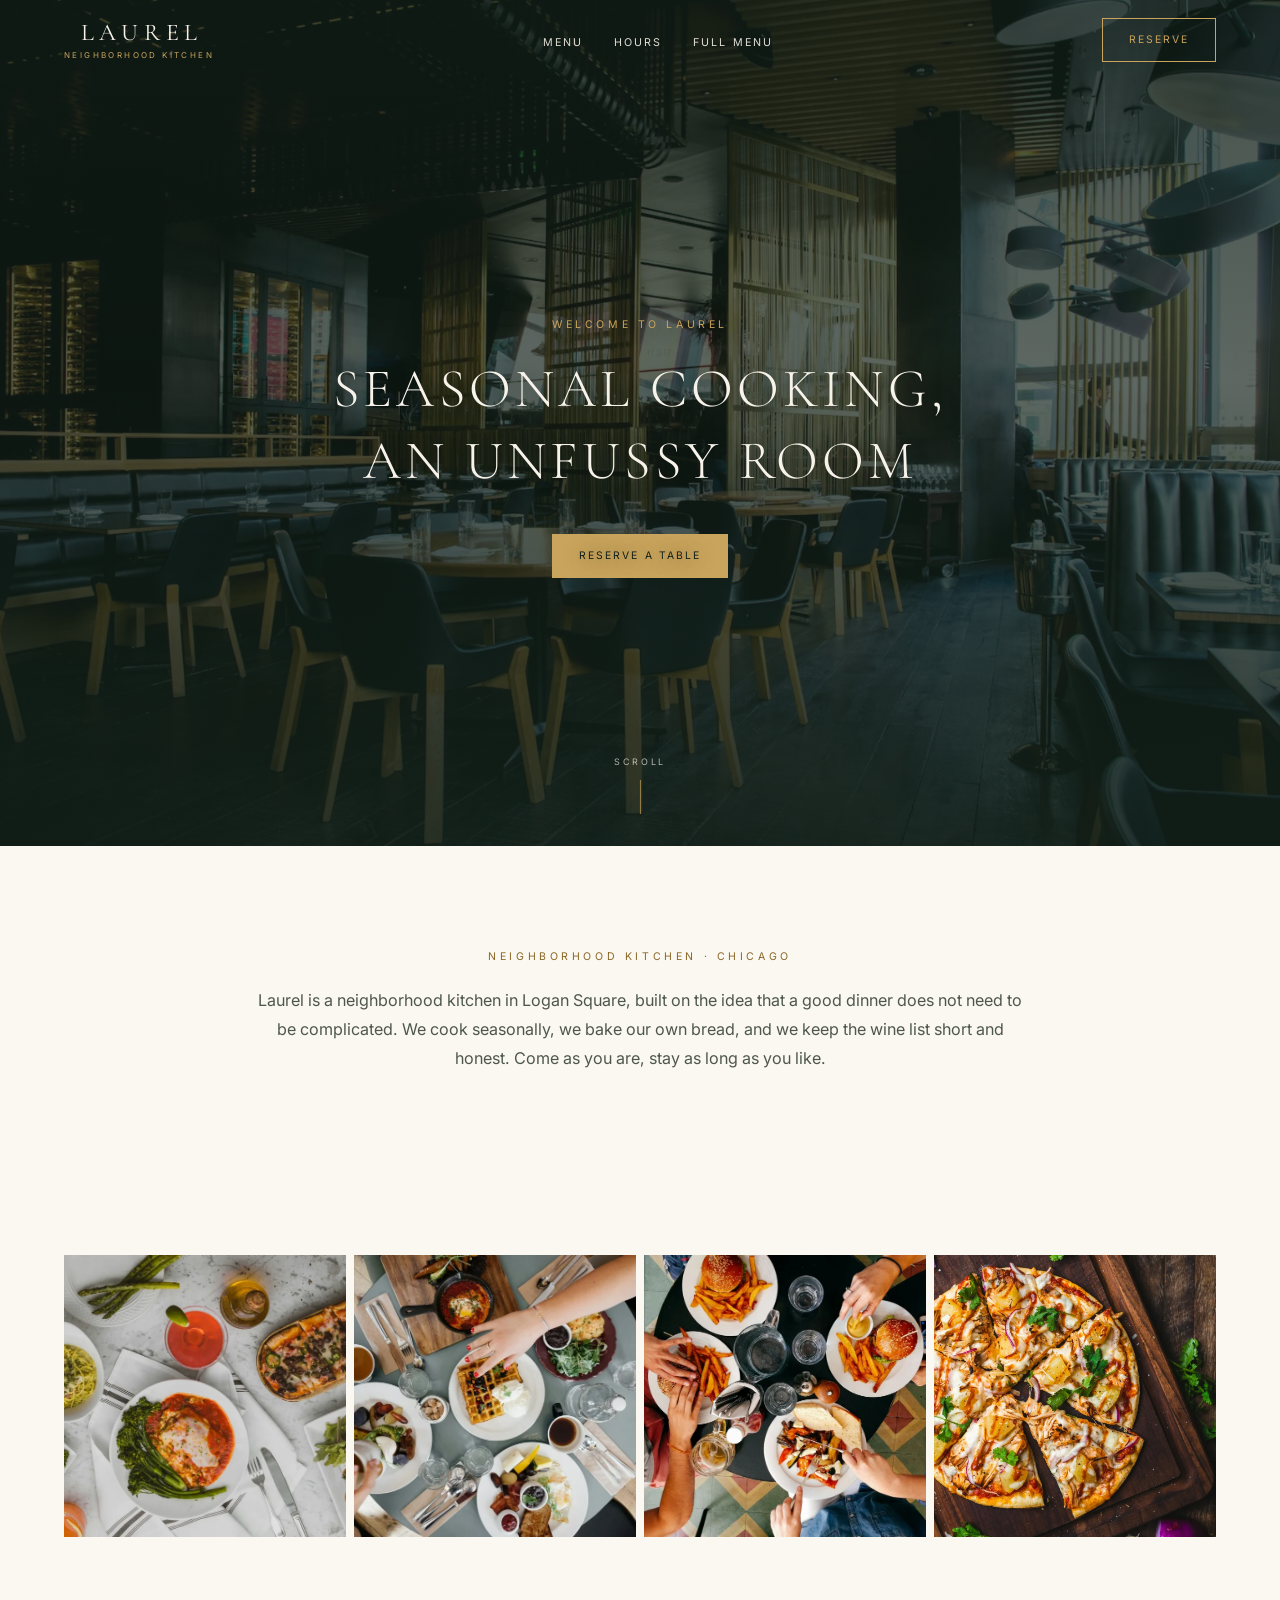
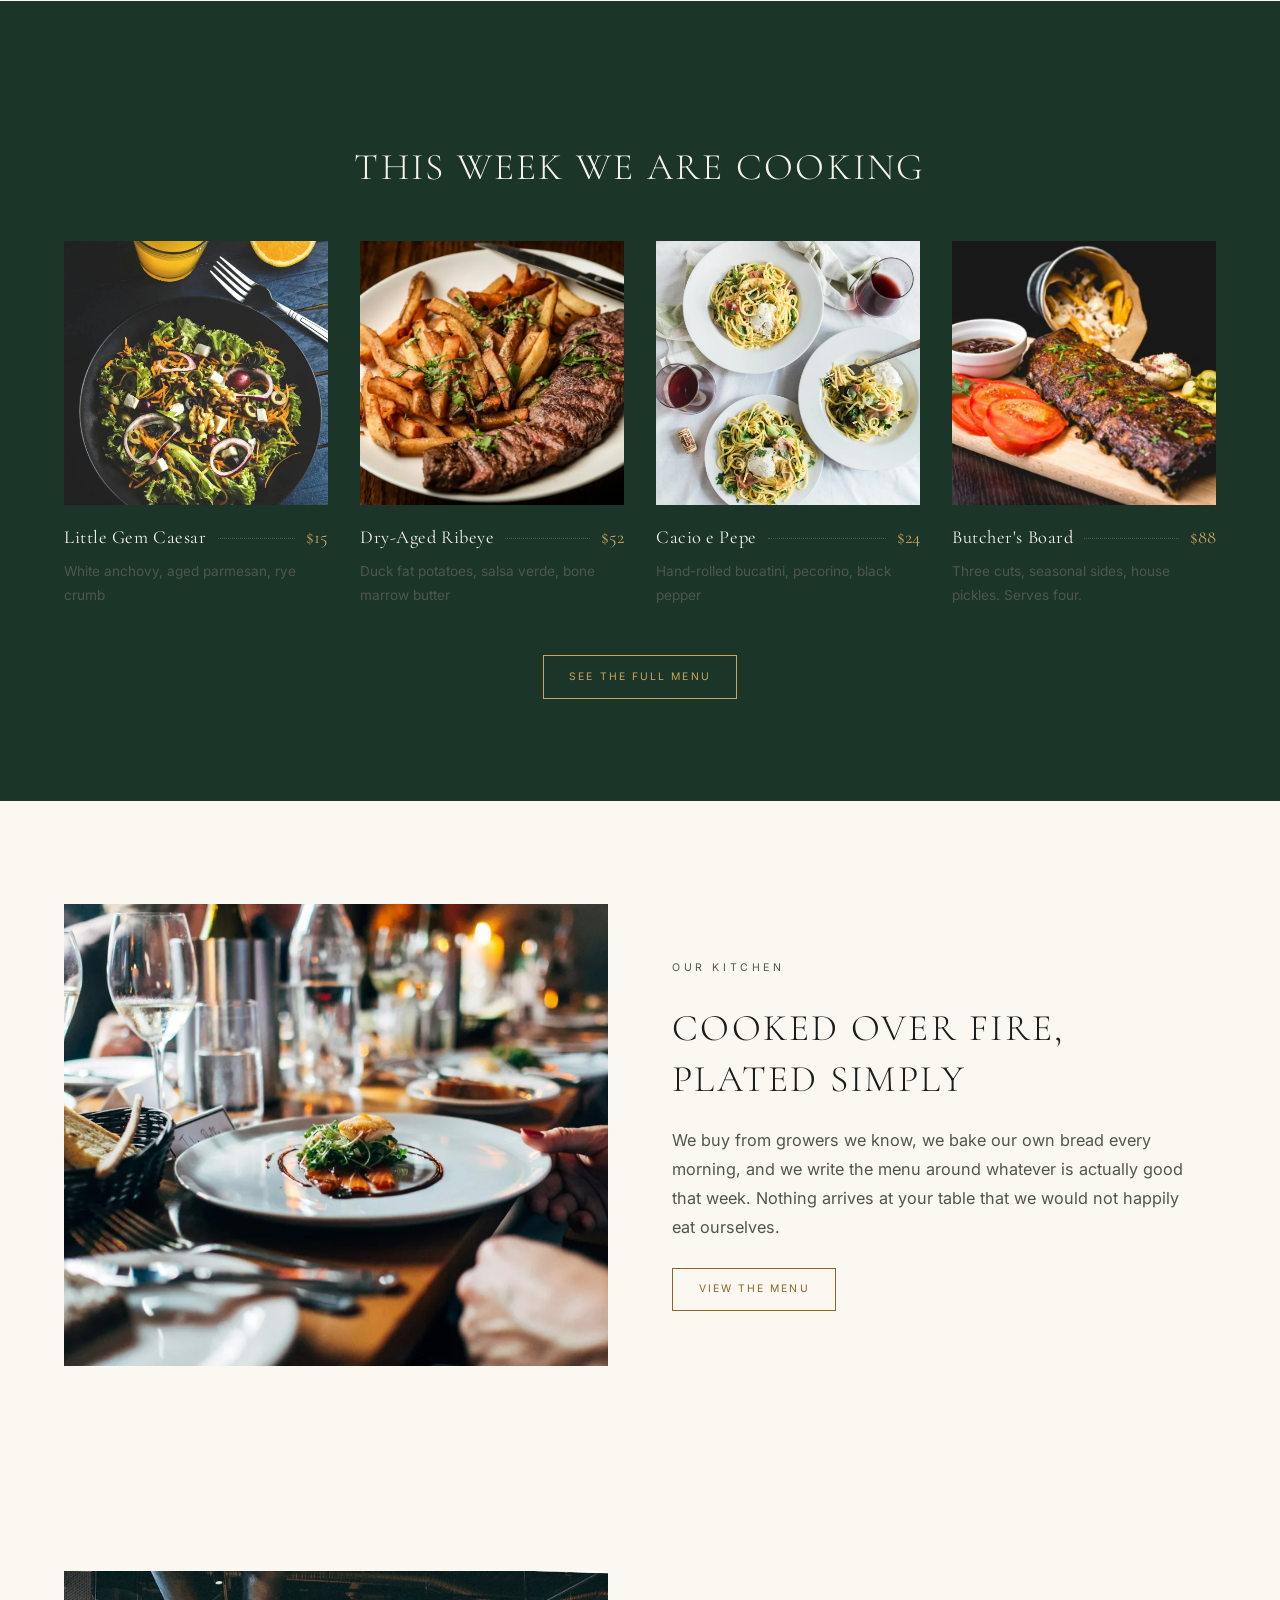
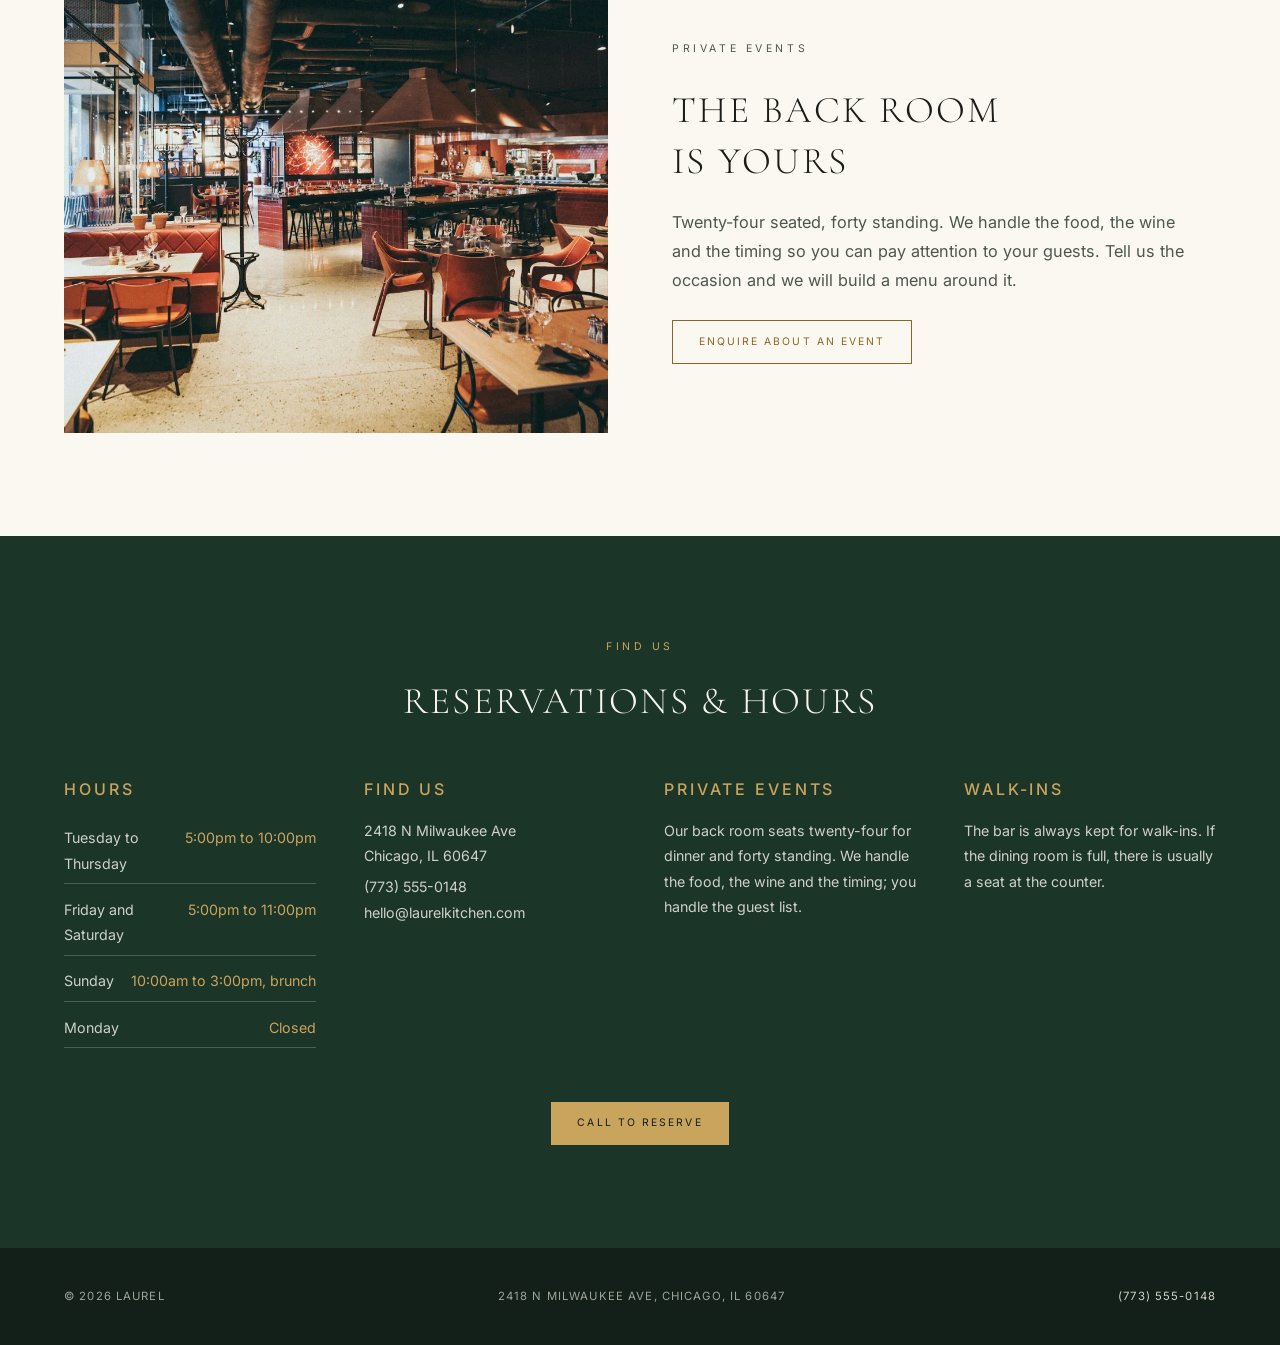
==== index.html @ 7ed9a6ec "Laurel: restaurant site with an owner-editable menu The menu lives in data/menu.json. The owner edit" ====
<!DOCTYPE html>
<html lang="en">
<head>
<meta charset="utf-8">
<meta name="viewport" content="width=device-width,initial-scale=1">
<title>Laurel | Neighborhood Kitchen, Chicago</title>
<meta name="description" content="Laurel is a neighborhood kitchen in Logan Square, built on the idea that a good dinner does not need to be complicated. We cook seasonally, we bake our own bread, and we keep the wine list short and honest.">
<meta property="og:title" content="Laurel — Neighborhood Kitchen">
<meta property="og:description" content="Laurel is a neighborhood kitchen in Logan Square, built on the idea that a good dinner does not need to be complicated. We cook seasonally, we bake our own bread, and we keep the wine list short and honest.">
<meta property="og:type" content="restaurant">
<link rel="preconnect" href="https://fonts.googleapis.com">
<link rel="preconnect" href="https://fonts.gstatic.com" crossorigin>
<link href="https://fonts.googleapis.com/css2?family=Cormorant+Garamond:wght@300;400;500&family=Inter:wght@300;400;500&display=swap" rel="stylesheet">
<link rel="stylesheet" href="assets/css/styles.css">
<script type="application/ld+json">{"@context":"https://schema.org","@type":"Restaurant","name":"Laurel","description":"Laurel is a neighborhood kitchen in Logan Square, built on the idea that a good dinner does not need to be complicated. We cook seasonally, we bake our own bread, and we keep the wine list short and honest. Come as you are, stay as long as you like.","telephone":"(773) 555-0148","email":"hello@laurelkitchen.com","address":{"@type":"PostalAddress","streetAddress":"2418 N Milwaukee Ave","addressLocality":"Chicago"},"servesCuisine":"Seasonal American","priceRange":"$$$","hasMenu":"menu.html"}</script>
</head>
<body>
<a class="skip" href="#main">Skip to content</a>
<nav class="nav" id="nav" aria-label="Primary"><div class="shell">
  <a class="logo" href="index.html"><span class="m">Laurel</span><span class="s">Neighborhood Kitchen</span></a>
  <ul>
    <li><a href="index.html#menu">Menu</a></li>
    <li><a href="index.html#reserve">Hours</a></li>
    <li><a href="menu.html">Full menu</a></li>
  </ul>
  <a class="btn" href="tel:7735550148">Reserve</a>
</div></nav>

<header class="hero">
  <img src="assets/img/hero.webp" alt="The dining room at Laurel" width="1900" height="1267" fetchpriority="high">
  <div class="inner">
    <p class="eyebrow">Welcome to Laurel</p>
    <h1>Seasonal cooking,<br>an unfussy room</h1>
    <a class="btn fill" href="#reserve">Reserve a table</a>
  </div>
  <span class="scroll-cue">Scroll</span>
</header>

<main id="main">

<section class="section center">
  <div class="narrow">
    <p class="eyebrow rv">Neighborhood Kitchen &middot; Chicago</p>
    <p class="lede rv">Laurel is a neighborhood kitchen in Logan Square, built on the idea that a good dinner does not need to be complicated. We cook seasonally, we bake our own bread, and we keep the wine list short and honest. Come as you are, stay as long as you like.</p>
  </div>
</section>

<section class="section tight">
  <div class="shell">
    <div class="gallery"><a class="rv" style="--i:0" href="menu.html" aria-label="See the menu"><img src="assets/img/gallery-1.webp" alt="" loading="lazy" width="900" height="900"></a><a class="rv" style="--i:1" href="menu.html" aria-label="See the menu"><img src="assets/img/gallery-2.webp" alt="" loading="lazy" width="900" height="900"></a><a class="rv" style="--i:2" href="menu.html" aria-label="See the menu"><img src="assets/img/gallery-3.webp" alt="" loading="lazy" width="900" height="900"></a><a class="rv" style="--i:3" href="menu.html" aria-label="See the menu"><img src="assets/img/dish-pizza.webp" alt="" loading="lazy" width="900" height="900"></a></div>
  </div>
</section>

<section class="section forest" id="menu">
  <div class="shell">
    <div class="center" style="margin-bottom:3rem">
      <p class="eyebrow rv">From the kitchen</p>
      <h2 class="rv">This week we are cooking</h2>
    </div>
    <div class="dishes">
      <article class="dish rv" style="--i:0">
        <div class="im"><img src="assets/img/dish-salad.webp" alt="Little Gem Caesar" loading="lazy" width="1000" height="1000"></div>
        <div class="row"><h3>Little Gem Caesar</h3><span class="dot"></span><span class="pr">$15</span></div>
        <p>White anchovy, aged parmesan, rye crumb</p>
      </article>
      <article class="dish rv" style="--i:1">
        <div class="im"><img src="assets/img/dish-steak.webp" alt="Dry-Aged Ribeye" loading="lazy" width="1000" height="1000"></div>
        <div class="row"><h3>Dry-Aged Ribeye</h3><span class="dot"></span><span class="pr">$52</span></div>
        <p>Duck fat potatoes, salsa verde, bone marrow butter</p>
      </article>
      <article class="dish rv" style="--i:2">
        <div class="im"><img src="assets/img/dish-pasta.webp" alt="Cacio e Pepe" loading="lazy" width="1000" height="1000"></div>
        <div class="row"><h3>Cacio e Pepe</h3><span class="dot"></span><span class="pr">$24</span></div>
        <p>Hand-rolled bucatini, pecorino, black pepper</p>
      </article>
      <article class="dish rv" style="--i:3">
        <div class="im"><img src="assets/img/dish-board.webp" alt="Butcher's Board" loading="lazy" width="1000" height="1000"></div>
        <div class="row"><h3>Butcher's Board</h3><span class="dot"></span><span class="pr">$88</span></div>
        <p>Three cuts, seasonal sides, house pickles. Serves four.</p>
      </article></div>
    <div class="center" style="margin-top:3rem">
      <a class="btn rv" href="menu.html">See the full menu</a>
    </div>
  </div>
</section>

<section class="section">
  <div class="shell split">
    <div class="im rv"><img src="assets/img/about-plate.webp" alt="A plated course at Laurel" loading="lazy" width="1200" height="800"></div>
    <div class="txt rv">
      <p class="eyebrow">Our kitchen</p>
      <h2>Cooked over fire,<br>plated simply</h2>
      <p>We buy from growers we know, we bake our own bread every morning, and we write the menu around whatever is actually good that week. Nothing arrives at your table that we would not happily eat ourselves.</p>
      <a class="btn onlight" href="menu.html">View the menu</a>
    </div>
  </div>
</section>

<section class="section">
  <div class="shell split flip">
    <div class="im rv"><img src="assets/img/events-room.webp" alt="The private back room at Laurel" loading="lazy" width="1200" height="800"></div>
    <div class="txt rv">
      <p class="eyebrow">Private events</p>
      <h2>The back room<br>is yours</h2>
      <p>Twenty-four seated, forty standing. We handle the food, the wine and the timing so you can pay attention to your guests. Tell us the occasion and we will build a menu around it.</p>
      <a class="btn onlight" href="#reserve">Enquire about an event</a>
    </div>
  </div>
</section>

<section class="section forest" id="reserve">
  <div class="shell">
    <div class="center" style="margin-bottom:3rem">
      <p class="eyebrow rv">Find us</p>
      <h2 class="rv">Reservations &amp; hours</h2>
    </div>
    <div class="info">
      <div class="rv">
        <h3>Hours</h3>
        <ul><li class="hrs"><span>Tuesday to Thursday</span><span>5:00pm to 10:00pm</span></li><li class="hrs"><span>Friday and Saturday</span><span>5:00pm to 11:00pm</span></li><li class="hrs"><span>Sunday</span><span>10:00am to 3:00pm, brunch</span></li><li class="hrs"><span>Monday</span><span>Closed</span></li></ul>
      </div>
      <div class="rv">
        <h3>Find us</h3>
        <p>2418 N Milwaukee Ave<br>Chicago, IL 60647</p>
        <p><a href="tel:7735550148">(773) 555-0148</a><br><a href="mailto:hello@laurelkitchen.com">hello@laurelkitchen.com</a></p>
      </div>
      <div class="rv"><h3>Private events</h3><p>Our back room seats twenty-four for dinner and forty standing. We handle the food, the wine and the timing; you handle the guest list.</p></div><div class="rv"><h3>Walk-ins</h3><p>The bar is always kept for walk-ins. If the dining room is full, there is usually a seat at the counter.</p></div>
    </div>
    <div class="center" style="margin-top:3rem">
      <a class="btn fill" href="tel:7735550148">Call to reserve</a>
    </div>
  </div>
</section>

</main>
<footer><div class="shell">
  <span>&copy; 2026 Laurel</span>
  <span>2418 N Milwaukee Ave, Chicago, IL 60647</span>
  <span><a href="tel:7735550148">(773) 555-0148</a></span>
</div></footer>
<script>
var nav=document.getElementById('nav');
addEventListener('scroll',function(){nav.classList.toggle('solid',scrollY>40)},{passive:true});
nav.classList.toggle('solid',scrollY>40);
if('IntersectionObserver' in window && !matchMedia('(prefers-reduced-motion: reduce)').matches){
  var io=new IntersectionObserver(function(es){es.forEach(function(e){
    if(e.isIntersecting){e.target.classList.add('in');io.unobserve(e.target)}})},
    {rootMargin:'0px 0px -8% 0px',threshold:.05});
  document.querySelectorAll('.rv').forEach(function(el){io.observe(el)});
}else{document.querySelectorAll('.rv').forEach(function(el){el.classList.add('in')})}
</script>
</body>
</html>
---- assets/css/styles.css ----
/* ============================================================
   Laurel — neighborhood kitchen
   ============================================================ */
:root{
  --forest:#1C3529;--forest-2:#274536;--forest-deep:#122019;
  --cream:#F7F3EA;--cream-2:#FFFDF8;--paper:#FBF8F1;
  --ink:#191C19;--soft:#4E574E;--faint:#6B7369;
  --brass:#8A6626;--brass-lt:#C9A45C;
  --line:rgba(25,28,25,.16);--line-lt:rgba(247,243,234,.22);
  --f-d:'Cormorant Garamond',Georgia,serif;
  --f-b:'Inter',-apple-system,BlinkMacSystemFont,'Segoe UI',sans-serif;
  --shell:min(1180px,90vw);--narrow:min(780px,90vw);--e:cubic-bezier(.22,.61,.36,1);
}
*,*::before,*::after{box-sizing:border-box}
html{scroll-behavior:smooth;-webkit-text-size-adjust:100%}
@media (prefers-reduced-motion:reduce){html{scroll-behavior:auto}
  *,*::before,*::after{animation:none!important;transition:none!important}}
body{margin:0;background:var(--paper);color:var(--ink);font-family:var(--f-b);
  font-size:clamp(.95rem,.92rem + .15vw,1.02rem);line-height:1.78;-webkit-font-smoothing:antialiased;overflow-x:hidden}
img{max-width:100%;display:block}
a{color:inherit;text-decoration:none}
:focus-visible{outline:2.5px solid var(--brass);outline-offset:3px;border-radius:2px}
.shell{width:var(--shell);margin-inline:auto}
.narrow{width:var(--narrow);margin-inline:auto}
.skip{position:absolute;left:-9999px}
.skip:focus{left:1rem;top:1rem;z-index:400;background:var(--forest);color:var(--cream);padding:.7rem 1.1rem}
.eyebrow{font-size:.66rem;letter-spacing:.34em;text-transform:uppercase;color:var(--brass);margin:0 0 1.2rem}

/* ---------- nav ---------- */
.nav{position:fixed;top:0;left:0;right:0;z-index:200;padding:1.15rem 0;
  transition:background .45s var(--e),padding .45s var(--e),box-shadow .45s}
.nav .shell{display:flex;align-items:center;justify-content:space-between;gap:1rem}
.nav.solid{background:var(--forest);box-shadow:0 1px 0 var(--line-lt);padding:.7rem 0}
.logo{display:flex;flex-direction:column;align-items:center;line-height:1;color:var(--cream)}
.logo .m{font-family:var(--f-d);font-size:1.5rem;letter-spacing:.24em;text-transform:uppercase;padding-left:.24em}
.logo .s{font-size:.5rem;letter-spacing:.3em;text-transform:uppercase;color:var(--brass-lt);margin-top:.34rem}
.nav ul{display:flex;gap:1.9rem;list-style:none;margin:0;padding:0;align-items:center}
.nav ul a{font-size:.67rem;letter-spacing:.2em;text-transform:uppercase;color:var(--cream);opacity:.9;position:relative;padding-bottom:3px}
.nav ul a::after{content:'';position:absolute;left:0;bottom:0;width:100%;height:1px;background:var(--brass-lt);
  transform:scaleX(0);transform-origin:right;transition:transform .45s var(--e)}
.nav ul a:hover{opacity:1}
.nav ul a:hover::after{transform:scaleX(1);transform-origin:left}
.btn{display:inline-block;padding:.72rem 1.6rem;font-family:var(--f-b);font-size:.65rem;letter-spacing:.2em;
  text-transform:uppercase;border:1px solid var(--brass-lt);color:var(--brass-lt);transition:all .35s var(--e)}
.btn:hover{background:var(--brass-lt);color:var(--forest-deep)}
.btn.fill{background:var(--brass-lt);color:var(--forest-deep)}
.btn.fill:hover{background:var(--cream);border-color:var(--cream)}
.btn.onlight{border-color:var(--brass);color:var(--brass)}
.btn.onlight:hover{background:var(--brass);color:var(--cream-2)}

/* ---------- hero ---------- */
.hero{position:relative;min-height:min(94vh,880px);display:grid;place-items:center;text-align:center;
  color:var(--cream);overflow:hidden;background:var(--forest-deep)}
.hero>img{position:absolute;inset:0;width:100%;height:100%;object-fit:cover;
  transform:scale(1.06);animation:drift 28s ease-in-out infinite alternate}
@keyframes drift{to{transform:scale(1.14)}}
.hero::after{content:'';position:absolute;inset:0;
  background:linear-gradient(180deg,rgba(18,32,25,.78),rgba(18,32,25,.68) 45%,rgba(18,32,25,.9))}
.hero .inner{position:relative;z-index:2;padding:8rem 1.5rem 5rem;max-width:900px;
  text-shadow:0 1px 18px rgba(10,18,14,.5)}
.hero .eyebrow{color:var(--brass-lt)}
.hero h1{font-family:var(--f-d);font-weight:300;letter-spacing:.075em;text-transform:uppercase;
  font-size:clamp(1.85rem,4.4vw,3.4rem);line-height:1.32;margin:0 0 2.3rem}
.scroll-cue{position:absolute;bottom:2rem;left:50%;transform:translateX(-50%);z-index:2;
  font-size:.56rem;letter-spacing:.3em;text-transform:uppercase;color:var(--cream);opacity:.7}
.scroll-cue::after{content:'';display:block;width:1px;height:34px;background:var(--brass-lt);margin:.6rem auto 0;
  transform-origin:top;animation:cue 2.4s ease-in-out infinite}
@keyframes cue{0%,100%{transform:scaleY(.3);opacity:.35}50%{transform:scaleY(1);opacity:1}}

/* ---------- sections ---------- */
.section{padding:clamp(3.6rem,8vw,6.5rem) 0}
.section.tight{padding:clamp(2.6rem,5vw,4.2rem) 0}
.forest{background:var(--forest);color:var(--cream)}
.forest .eyebrow{color:var(--brass-lt)}
.forest h2,.forest h3,.forest .nm{color:var(--cream)}
.forest p,.forest .de{color:rgba(247,243,234,.8)}
.forest .pr{color:var(--brass-lt)}
h2{font-family:var(--f-d);font-weight:300;letter-spacing:.06em;text-transform:uppercase;
  font-size:clamp(1.5rem,3.3vw,2.35rem);line-height:1.36;margin:0 0 1.3rem}
h3{font-family:var(--f-d);font-weight:400;letter-spacing:.03em;font-size:1.4rem;margin:0 0 .6rem}
.lede{color:var(--soft);font-size:1.01rem}
.center{text-align:center}
.center .lede{margin-inline:auto}

/* ---------- split ---------- */
.split{display:grid;gap:clamp(2rem,5vw,4rem);grid-template-columns:1fr;align-items:center}
@media(min-width:900px){.split{grid-template-columns:1fr 1fr}.split.flip .txt{order:2}}
.split .im{overflow:hidden;aspect-ratio:4/3.4}
.split .im img{width:100%;height:100%;object-fit:cover;transition:transform 1.4s var(--e)}
.split .im:hover img{transform:scale(1.05)}
.split .txt p{color:var(--soft);margin:0 0 1.6rem;max-width:52ch}
.forest .split .txt p{color:rgba(247,243,234,.8)}

/* ---------- dishes ---------- */
.dishes{display:grid;gap:clamp(1.3rem,2.6vw,2rem);grid-template-columns:repeat(auto-fit,minmax(235px,1fr))}
.dish .im{overflow:hidden;margin-bottom:1rem;background:var(--cream);aspect-ratio:1/1}
.dish .im img{width:100%;height:100%;object-fit:cover;transition:transform 1.3s var(--e)}
.dish:hover .im img{transform:scale(1.06)}
.row{display:flex;align-items:baseline;gap:.7rem}
.dish .row h3{font-size:1.15rem;margin:0;flex:none;max-width:76%}
.dot{flex:1;border-bottom:1px dotted var(--line);transform:translateY(-.25em)}
.forest .dot{border-bottom-color:var(--line-lt)}
.pr{font-family:var(--f-d);font-size:1.15rem;color:var(--brass);flex:none}
.dish p{margin:.35rem 0 0;font-size:.85rem;color:var(--soft)}

/* ---------- menu ---------- */
.menu-section{margin-bottom:clamp(2.8rem,5vw,4.2rem)}
.menu-section .mhead{text-align:center;margin-bottom:2.2rem}
.menu-section .mhead p{color:var(--faint);font-size:.9rem;margin:.4rem 0 0;font-style:italic}
.menu-list{list-style:none;margin:0;padding:0;display:grid;gap:1.5rem}
@media(min-width:820px){.menu-list{grid-template-columns:1fr 1fr;gap:1.6rem 3.2rem}}
.menu-list li{display:grid;gap:.15rem}
.nm{font-family:var(--f-d);font-size:1.22rem;font-weight:400}
.de{font-size:.85rem;color:var(--soft);margin:0}
.tag{display:inline-block;font-size:.55rem;letter-spacing:.14em;text-transform:uppercase;color:var(--brass);
  border:1px solid currentColor;padding:.04rem .36rem;margin-left:.4rem;vertical-align:.14em}
.forest .tag{color:var(--brass-lt)}
.legend{text-align:center;font-size:.73rem;color:var(--faint);letter-spacing:.08em}

/* ---------- gallery ---------- */
.gallery{display:grid;gap:.5rem;grid-template-columns:repeat(auto-fit,minmax(215px,1fr))}
.gallery a{overflow:hidden;display:block;background:var(--forest-deep);aspect-ratio:1/1}
.gallery img{width:100%;height:100%;object-fit:cover;transition:transform 1.3s var(--e)}
.gallery a:hover img{transform:scale(1.07)}

/* ---------- info ---------- */
.info{display:grid;gap:clamp(1.8rem,4vw,3rem);grid-template-columns:repeat(auto-fit,minmax(235px,1fr))}
.info h3{font-size:1rem;letter-spacing:.18em;text-transform:uppercase;font-family:var(--f-b);
  font-weight:500;margin-bottom:.9rem;color:var(--brass-lt)}
.info p,.info li{color:rgba(247,243,234,.82);margin:0 0 .35rem;font-size:.89rem}
.info ul{list-style:none;margin:0;padding:0}
.hrs{display:flex;justify-content:space-between;gap:1rem;border-bottom:1px solid var(--line-lt);padding:.45rem 0}
.hrs span:last-child{color:var(--brass-lt);white-space:nowrap}

footer{background:var(--forest-deep);color:rgba(247,243,234,.62);padding:2.4rem 0;font-size:.71rem;letter-spacing:.1em}
footer .shell{display:flex;justify-content:space-between;gap:1rem;flex-wrap:wrap;text-transform:uppercase}
footer a{color:rgba(247,243,234,.84)}
footer a:hover{color:var(--brass-lt)}

/* ---------- movement ---------- */
.rv{opacity:0;transform:translateY(26px);transition:opacity 1s var(--e),transform 1s var(--e)}
.rv.in{opacity:1;transform:none}
.dishes .rv.in,.gallery .rv.in{transition-delay:calc(var(--i,0)*100ms)}
@media (prefers-reduced-motion:reduce){.rv{opacity:1;transform:none}.hero>img{animation:none}.scroll-cue::after{animation:none}}

@media(max-width:820px){
  /* Menu and hours are the whole point on a phone, so wrap them rather than hide them */
  .nav .shell{flex-wrap:wrap;justify-content:space-between;row-gap:.55rem}
  .nav nav{order:3;width:100%}
  .nav{padding:.6rem 0}
  .nav ul{gap:1.4rem;justify-content:center;width:100%;
    border-top:1px solid var(--line-lt);padding-top:.4rem}
  .nav ul a{font-size:.6rem;letter-spacing:.15em;padding-bottom:2px}
  .nav.solid{padding:.5rem 0}
  .logo .m{font-size:1.14rem;letter-spacing:.2em}
  .logo .s{font-size:.44rem;margin-top:.24rem}
  .btn{padding:.6rem 1.15rem;font-size:.6rem;letter-spacing:.16em}
  .hero .inner{padding-top:8.5rem}
}
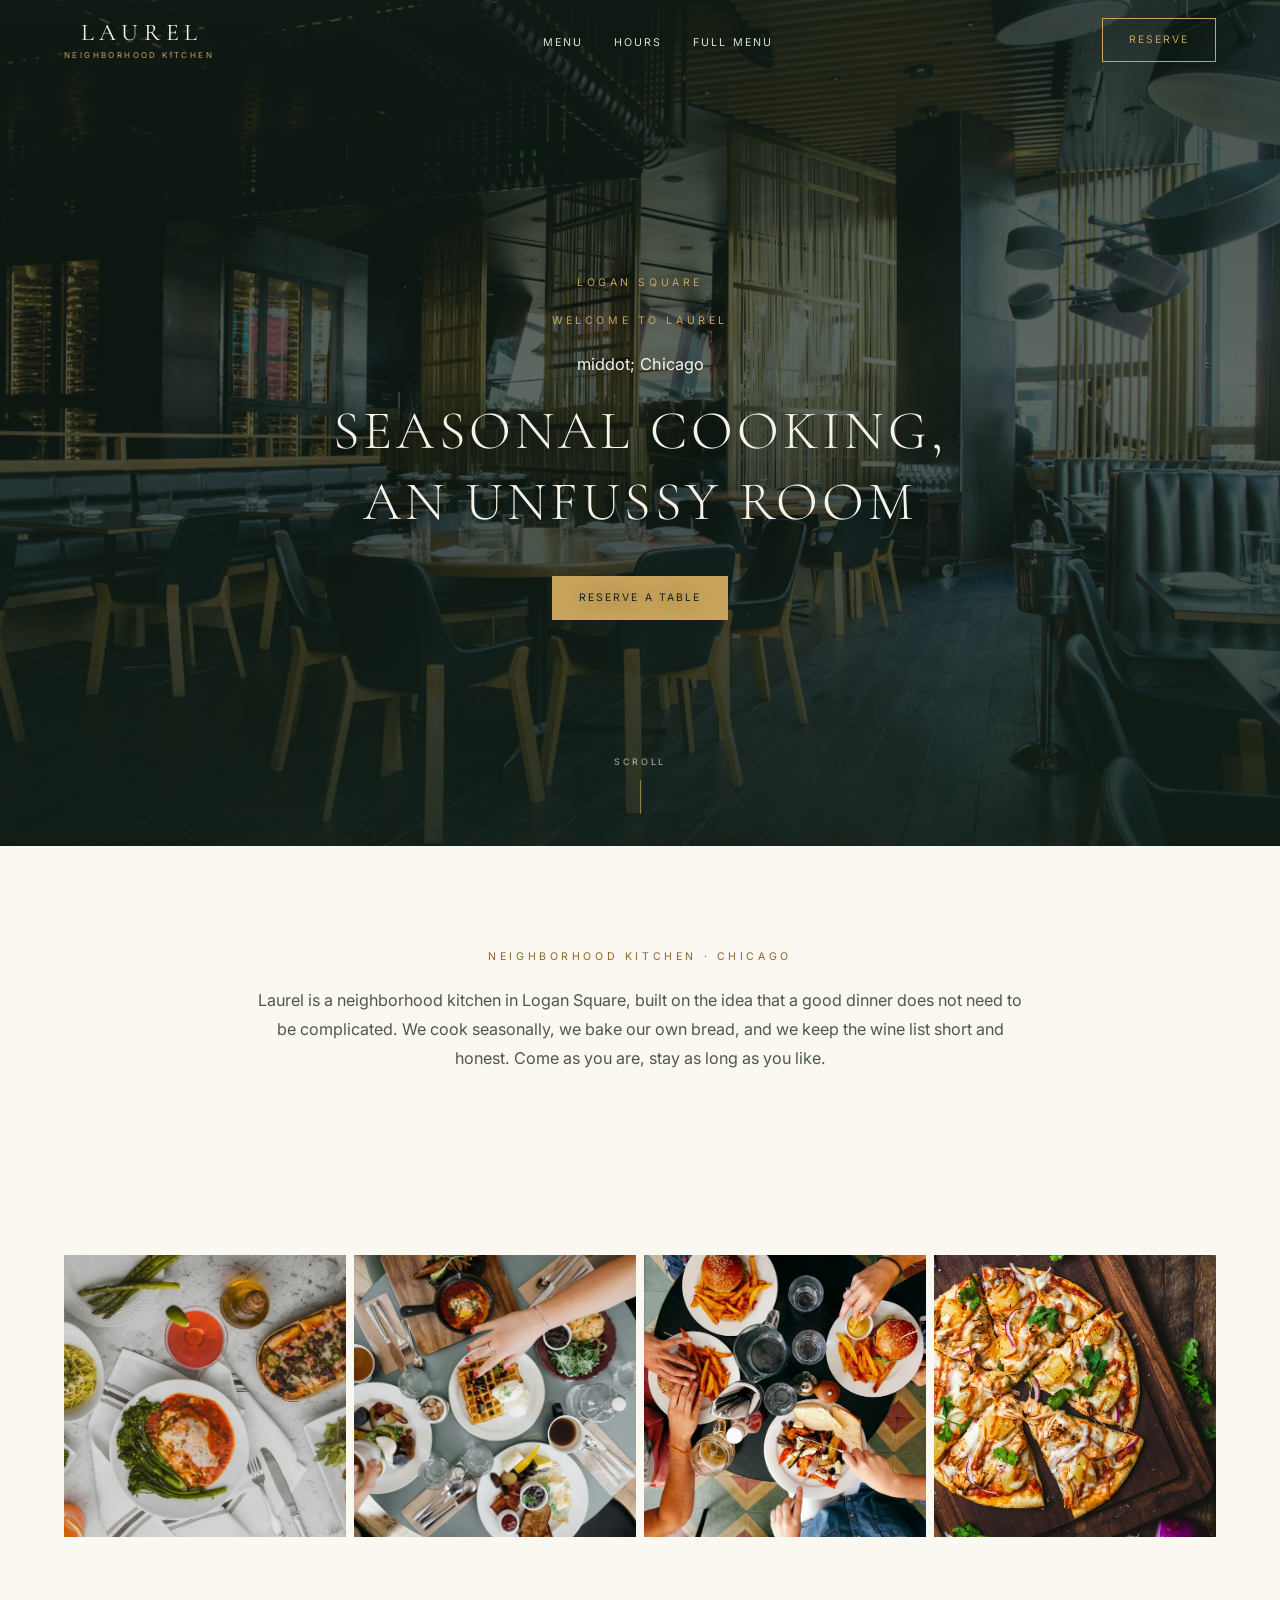
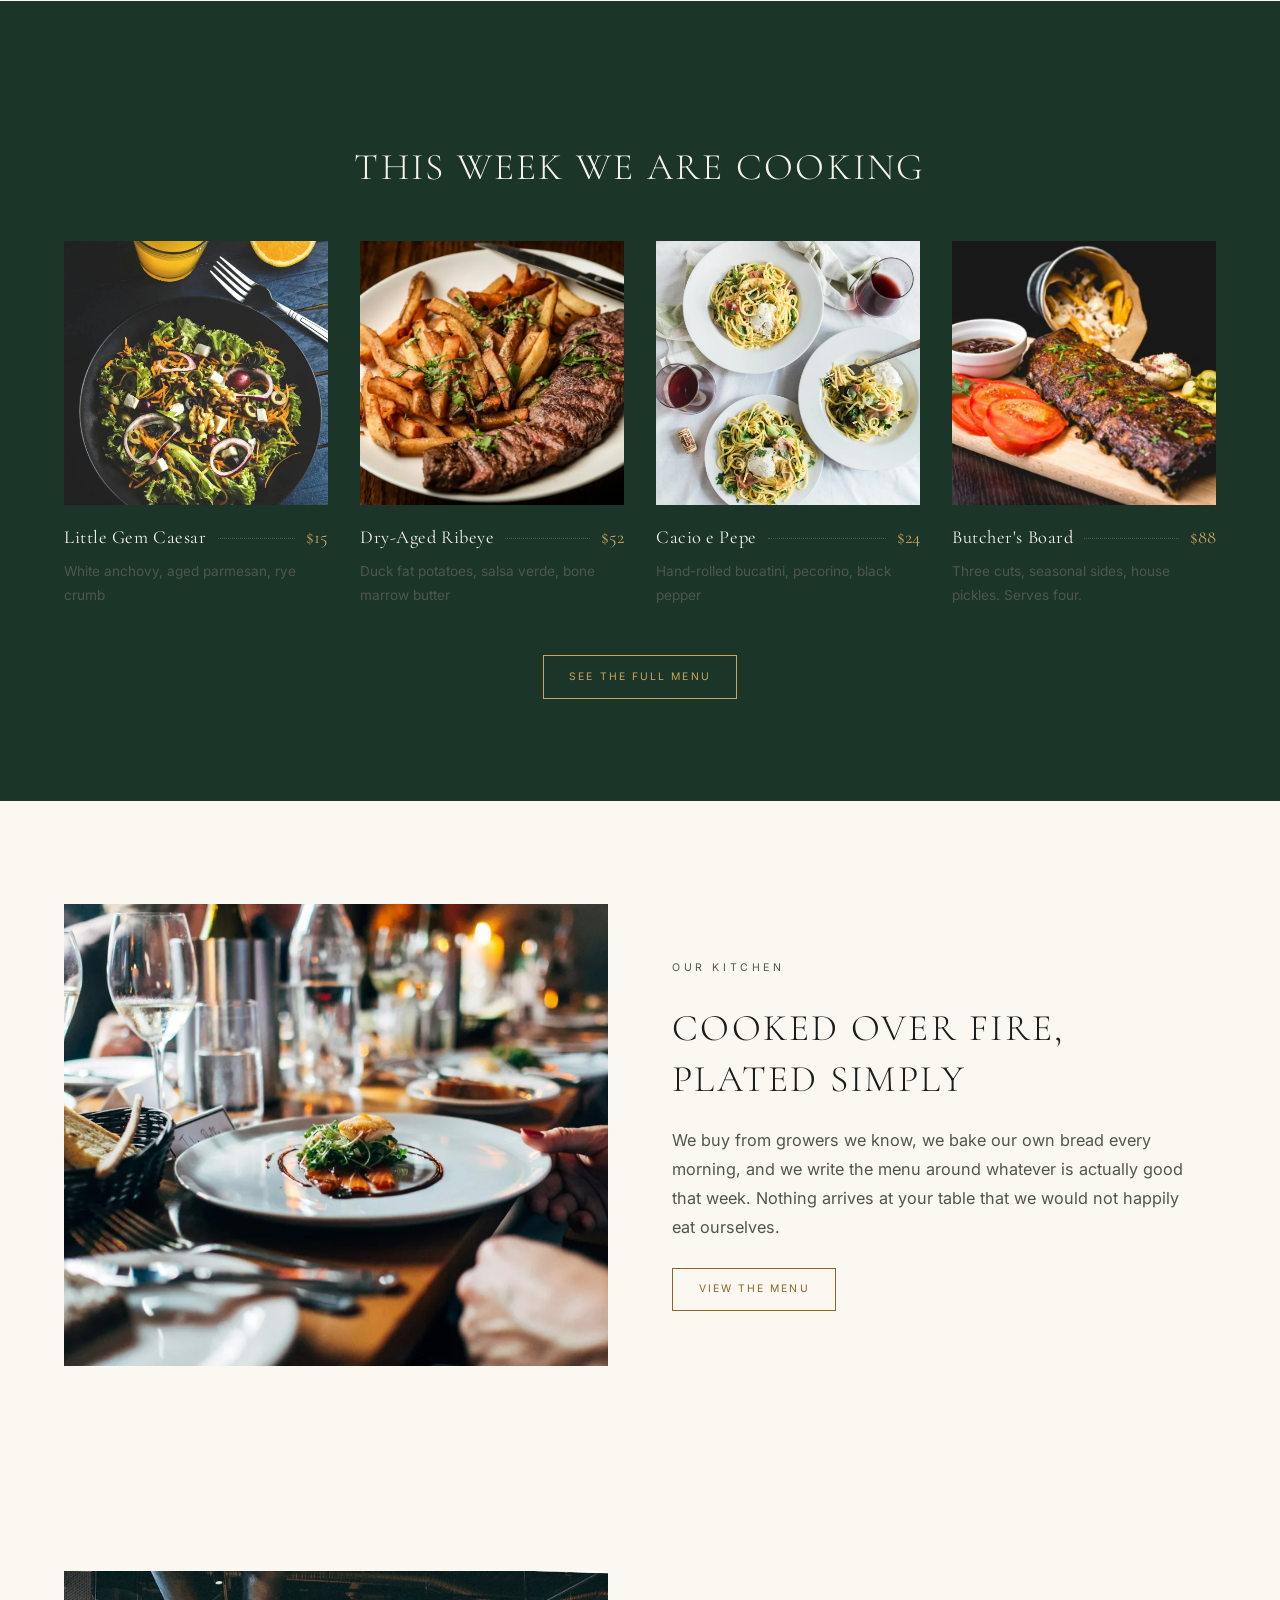
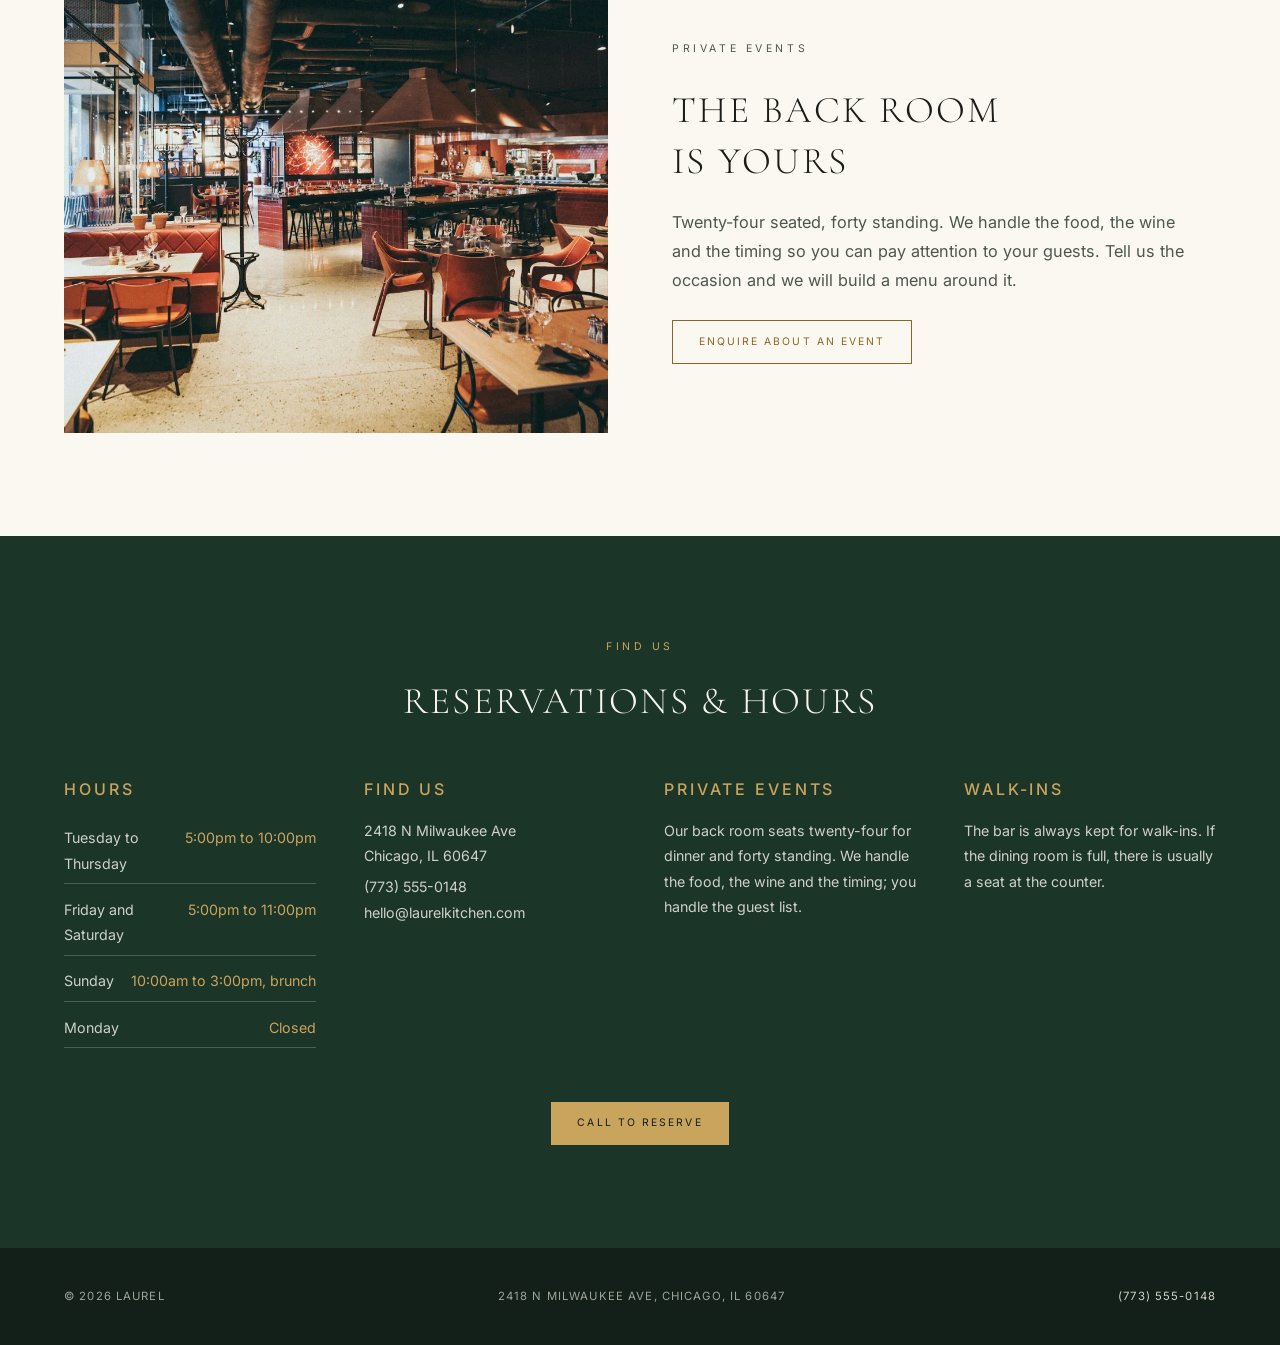
==== commit 3c79351e: "Replace the hero eyebrow with a neighborhood line" ====
--- a/index.html
+++ b/index.html
@@ -29,7 +29,7 @@
 <header class="hero">
   <img src="assets/img/hero.webp" alt="The dining room at Laurel" width="1900" height="1267" fetchpriority="high">
   <div class="inner">
-    <p class="eyebrow">Welcome to Laurel</p>
+    <p class="eyebrow">Logan Square <p class="eyebrow">Welcome to Laurel</p>middot; Chicago</p>
     <h1>Seasonal cooking,<br>an unfussy room</h1>
     <a class="btn fill" href="#reserve">Reserve a table</a>
   </div>
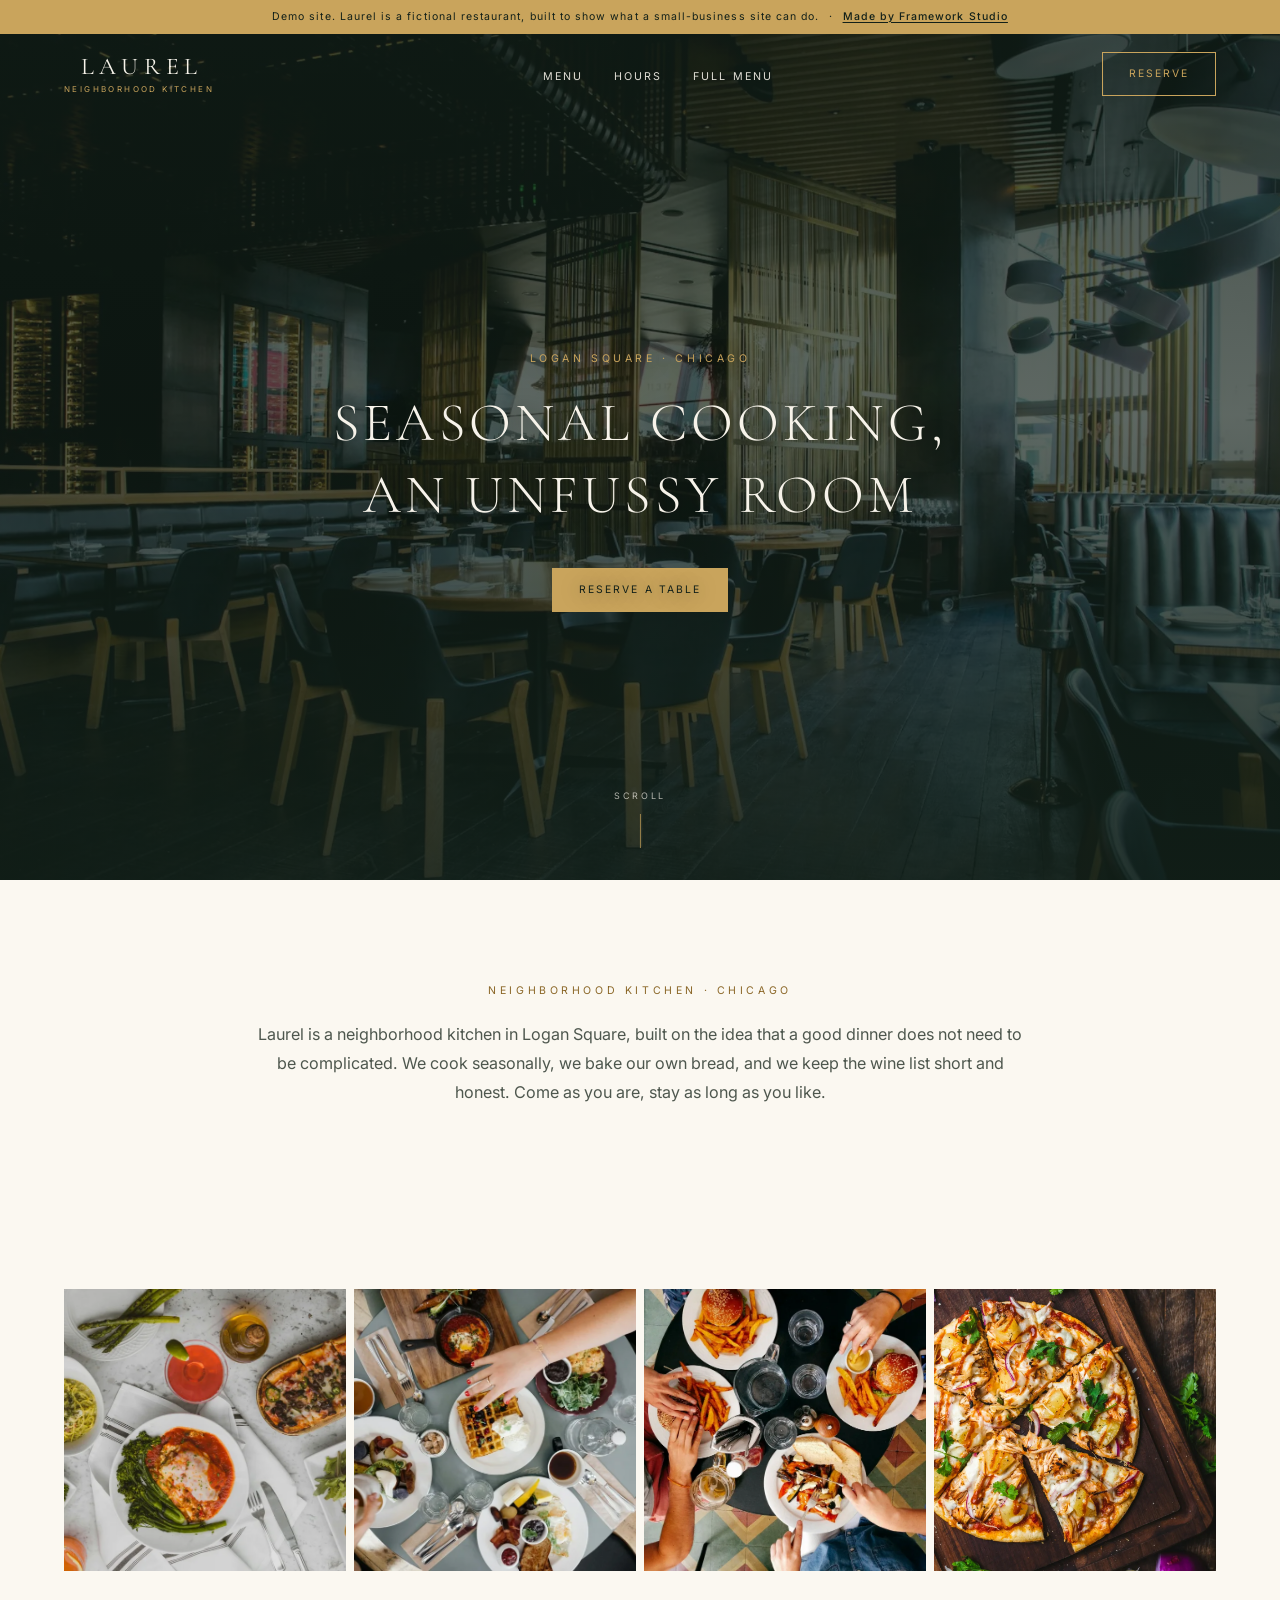
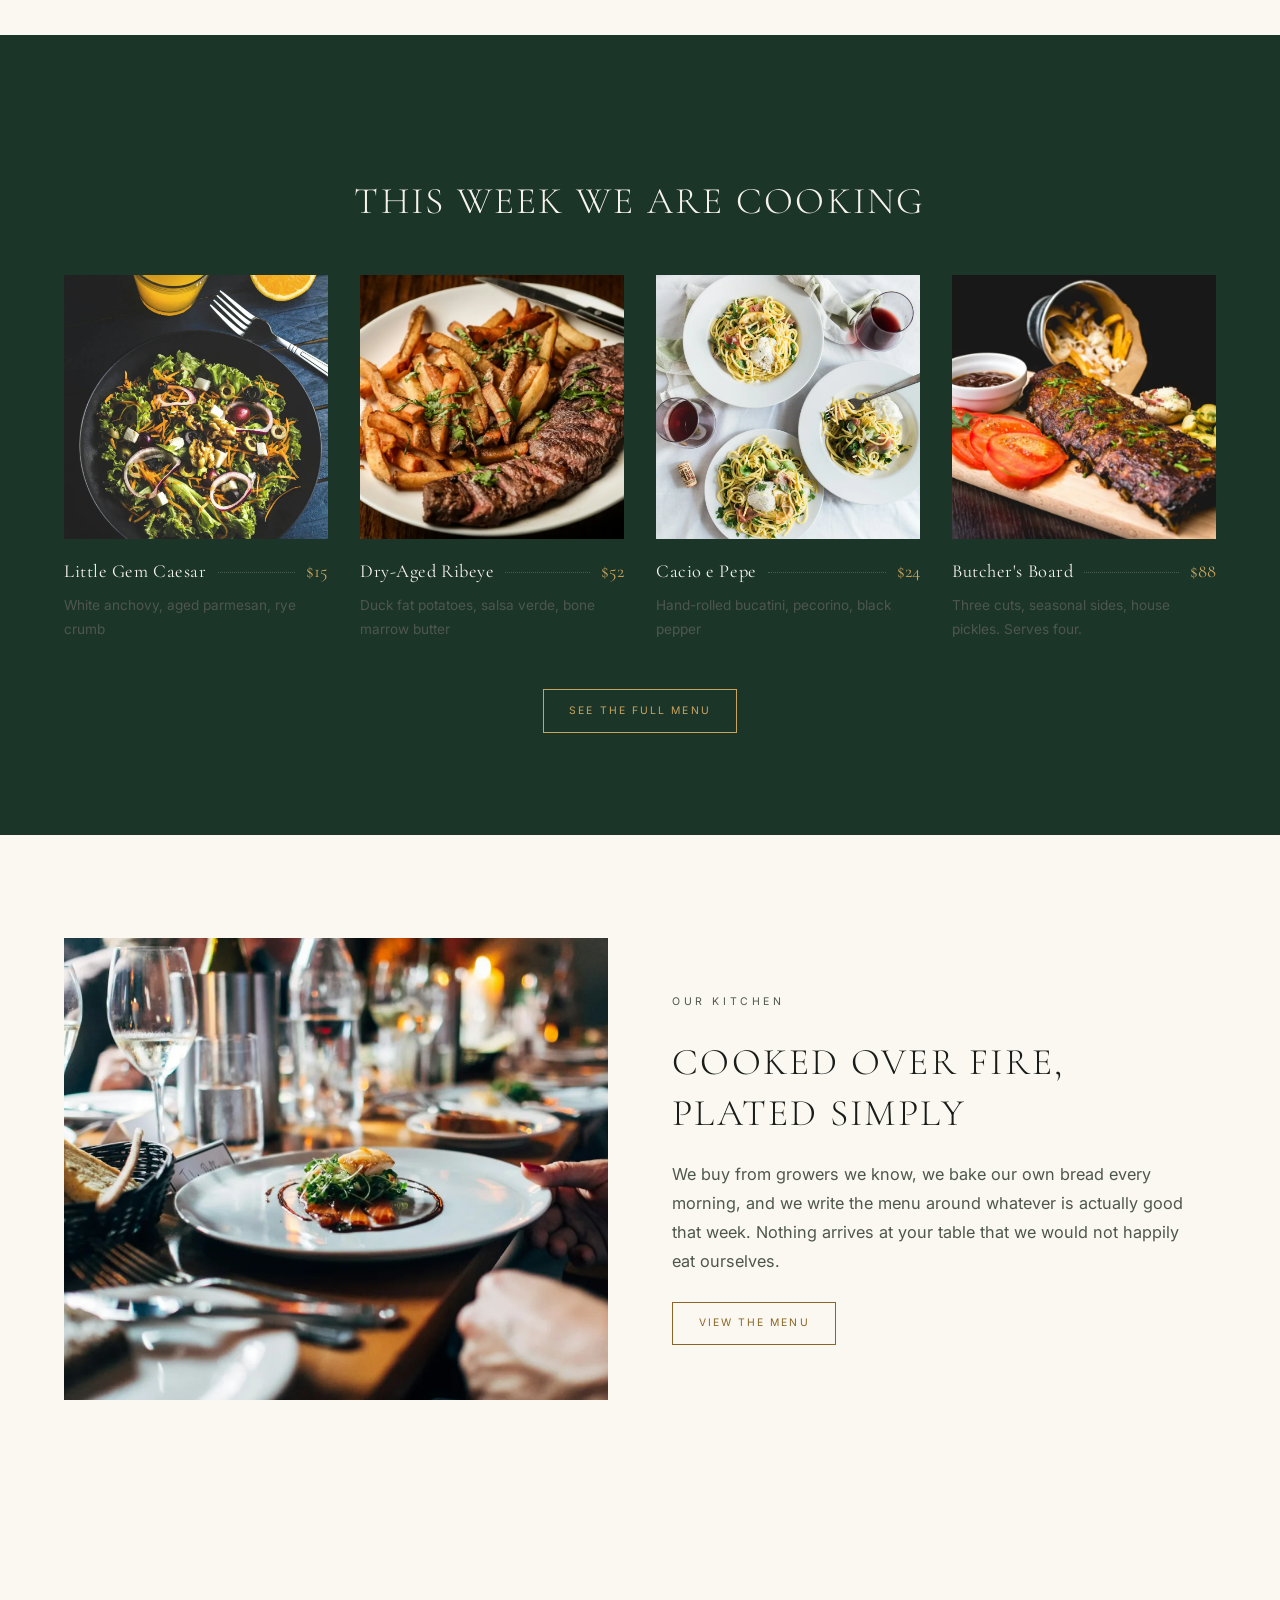
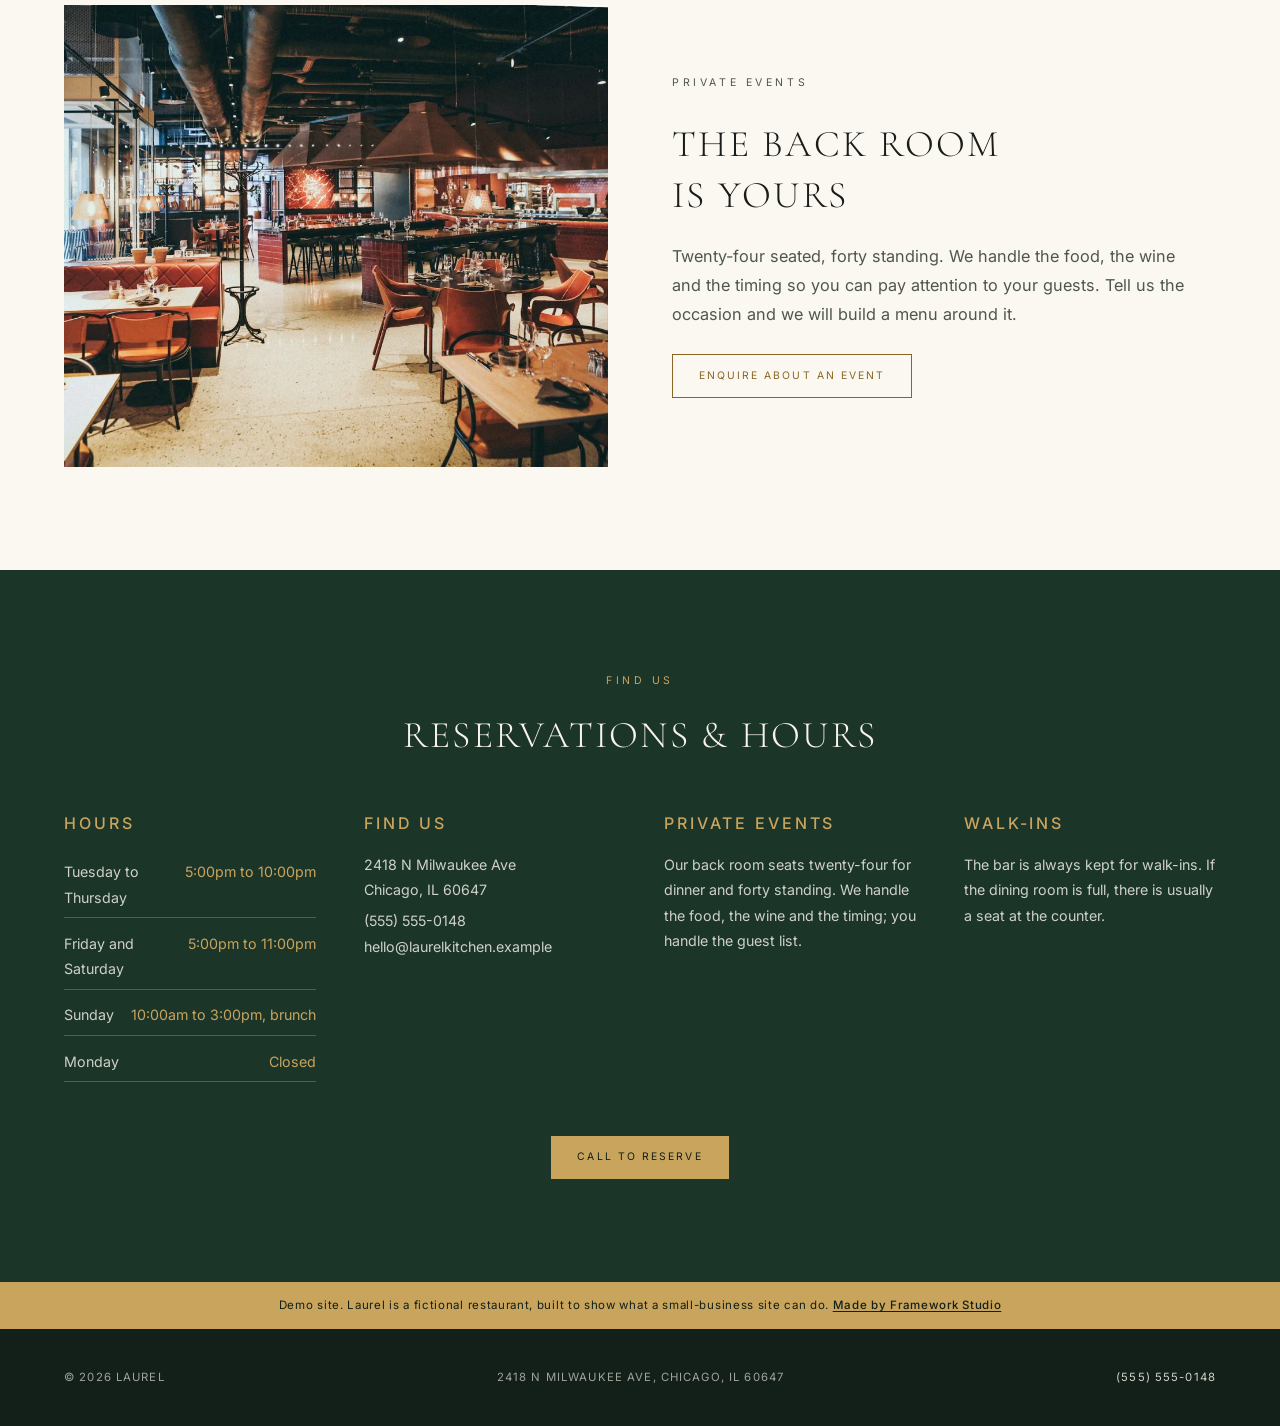
==== commit 61125d95: "Add a demo notice and swap the placeholder contact details - data/site.json gains a demo block: a no" ====
--- a/index.html
+++ b/index.html
@@ -12,10 +12,14 @@
 <link rel="preconnect" href="https://fonts.gstatic.com" crossorigin>
 <link href="https://fonts.googleapis.com/css2?family=Cormorant+Garamond:wght@300;400;500&family=Inter:wght@300;400;500&display=swap" rel="stylesheet">
 <link rel="stylesheet" href="assets/css/styles.css">
-<script type="application/ld+json">{"@context":"https://schema.org","@type":"Restaurant","name":"Laurel","description":"Laurel is a neighborhood kitchen in Logan Square, built on the idea that a good dinner does not need to be complicated. We cook seasonally, we bake our own bread, and we keep the wine list short and honest. Come as you are, stay as long as you like.","telephone":"(773) 555-0148","email":"hello@laurelkitchen.com","address":{"@type":"PostalAddress","streetAddress":"2418 N Milwaukee Ave","addressLocality":"Chicago"},"servesCuisine":"Seasonal American","priceRange":"$$$","hasMenu":"menu.html"}</script>
+<script type="application/ld+json">{"@context":"https://schema.org","@type":"Restaurant","name":"Laurel","description":"Laurel is a neighborhood kitchen in Logan Square, built on the idea that a good dinner does not need to be complicated. We cook seasonally, we bake our own bread, and we keep the wine list short and honest. Come as you are, stay as long as you like.","telephone":"(555) 555-0148","email":"hello@laurelkitchen.example","address":{"@type":"PostalAddress","streetAddress":"2418 N Milwaukee Ave","addressLocality":"Chicago"},"servesCuisine":"Seasonal American","priceRange":"$$$","hasMenu":"menu.html"}</script>
 </head>
 <body>
 <a class="skip" href="#main">Skip to content</a>
+<div class="demo-bar" role="note">
+  <p>Demo site. Laurel is a fictional restaurant, built to show what a small-business site can do.</p><span class="sep">&middot;</span>
+  <a href="https://tahvia127.github.io/framework-studio/" target="_blank" rel="noopener noreferrer">Made by Framework Studio</a>
+</div>
 <nav class="nav" id="nav" aria-label="Primary"><div class="shell">
   <a class="logo" href="index.html"><span class="m">Laurel</span><span class="s">Neighborhood Kitchen</span></a>
   <ul>
@@ -23,13 +27,13 @@
     <li><a href="index.html#reserve">Hours</a></li>
     <li><a href="menu.html">Full menu</a></li>
   </ul>
-  <a class="btn" href="tel:7735550148">Reserve</a>
+  <a class="btn" href="tel:5555550148">Reserve</a>
 </div></nav>
 
 <header class="hero">
   <img src="assets/img/hero.webp" alt="The dining room at Laurel" width="1900" height="1267" fetchpriority="high">
   <div class="inner">
-    <p class="eyebrow">Logan Square <p class="eyebrow">Welcome to Laurel</p>middot; Chicago</p>
+    <p class="eyebrow">Logan Square &middot; Chicago</p>
     <h1>Seasonal cooking,<br>an unfussy room</h1>
     <a class="btn fill" href="#reserve">Reserve a table</a>
   </div>
@@ -122,21 +126,24 @@
       <div class="rv">
         <h3>Find us</h3>
         <p>2418 N Milwaukee Ave<br>Chicago, IL 60647</p>
-        <p><a href="tel:7735550148">(773) 555-0148</a><br><a href="mailto:hello@laurelkitchen.com">hello@laurelkitchen.com</a></p>
+        <p><a href="tel:5555550148">(555) 555-0148</a><br><a href="mailto:hello@laurelkitchen.example">hello@laurelkitchen.example</a></p>
       </div>
       <div class="rv"><h3>Private events</h3><p>Our back room seats twenty-four for dinner and forty standing. We handle the food, the wine and the timing; you handle the guest list.</p></div><div class="rv"><h3>Walk-ins</h3><p>The bar is always kept for walk-ins. If the dining room is full, there is usually a seat at the counter.</p></div>
     </div>
     <div class="center" style="margin-top:3rem">
-      <a class="btn fill" href="tel:7735550148">Call to reserve</a>
+      <a class="btn fill" href="tel:5555550148">Call to reserve</a>
     </div>
   </div>
 </section>
 
 </main>
+<div class="demo-foot">
+  Demo site. Laurel is a fictional restaurant, built to show what a small-business site can do. <a href="https://tahvia127.github.io/framework-studio/" target="_blank" rel="noopener noreferrer">Made by Framework Studio</a>
+</div>
 <footer><div class="shell">
   <span>&copy; 2026 Laurel</span>
   <span>2418 N Milwaukee Ave, Chicago, IL 60647</span>
-  <span><a href="tel:7735550148">(773) 555-0148</a></span>
+  <span><a href="tel:5555550148">(555) 555-0148</a></span>
 </div></footer>
 <script>
 var nav=document.getElementById('nav');
--- a/assets/css/styles.css
+++ b/assets/css/styles.css
@@ -10,6 +10,7 @@
   --f-d:'Cormorant Garamond',Georgia,serif;
   --f-b:'Inter',-apple-system,BlinkMacSystemFont,'Segoe UI',sans-serif;
   --shell:min(1180px,90vw);--narrow:min(780px,90vw);--e:cubic-bezier(.22,.61,.36,1);
+  --bar:34px;
 }
 *,*::before,*::after{box-sizing:border-box}
 html{scroll-behavior:smooth;-webkit-text-size-adjust:100%}
@@ -27,7 +28,7 @@
 .eyebrow{font-size:.66rem;letter-spacing:.34em;text-transform:uppercase;color:var(--brass);margin:0 0 1.2rem}
 
 /* ---------- nav ---------- */
-.nav{position:fixed;top:0;left:0;right:0;z-index:200;padding:1.15rem 0;
+.nav{position:fixed;top:var(--bar);left:0;right:0;z-index:200;padding:1.15rem 0;
   transition:background .45s var(--e),padding .45s var(--e),box-shadow .45s}
 .nav .shell{display:flex;align-items:center;justify-content:space-between;gap:1rem}
 .nav.solid{background:var(--forest);box-shadow:0 1px 0 var(--line-lt);padding:.7rem 0}
@@ -47,6 +48,19 @@
 .btn.fill:hover{background:var(--cream);border-color:var(--cream)}
 .btn.onlight{border-color:var(--brass);color:var(--brass)}
 .btn.onlight:hover{background:var(--brass);color:var(--cream-2)}
+
+/* ---------- demo notice ---------- */
+.demo-bar{position:fixed;top:0;left:0;right:0;z-index:250;height:var(--bar);
+  display:flex;align-items:center;justify-content:center;gap:.6rem;
+  background:var(--brass-lt);color:var(--forest-deep);
+  font-size:.66rem;letter-spacing:.1em;padding:0 1rem;text-align:center}
+.demo-bar p{margin:0;overflow:hidden;text-overflow:ellipsis;white-space:nowrap}
+.demo-bar a{text-decoration:underline;text-underline-offset:2px;white-space:nowrap;font-weight:500}
+.demo-bar a:hover{color:var(--forest)}
+.hero{margin-top:var(--bar)}
+.demo-foot{background:var(--brass-lt);color:var(--forest-deep);text-align:center;
+  padding:.9rem 1rem;font-size:.72rem;letter-spacing:.06em;line-height:1.6}
+.demo-foot a{text-decoration:underline;text-underline-offset:2px;font-weight:500}
 
 /* ---------- hero ---------- */
 .hero{position:relative;min-height:min(94vh,880px);display:grid;place-items:center;text-align:center;
@@ -143,6 +157,12 @@
 .dishes .rv.in,.gallery .rv.in{transition-delay:calc(var(--i,0)*100ms)}
 @media (prefers-reduced-motion:reduce){.rv{opacity:1;transform:none}.hero>img{animation:none}.scroll-cue::after{animation:none}}
 
+@media(max-width:640px){
+  :root{--bar:30px}
+  .demo-bar{font-size:.58rem;letter-spacing:.05em}
+  .demo-bar .sep{display:none}
+  .demo-bar a{display:none}
+}
 @media(max-width:820px){
   /* Menu and hours are the whole point on a phone, so wrap them rather than hide them */
   .nav .shell{flex-wrap:wrap;justify-content:space-between;row-gap:.55rem}
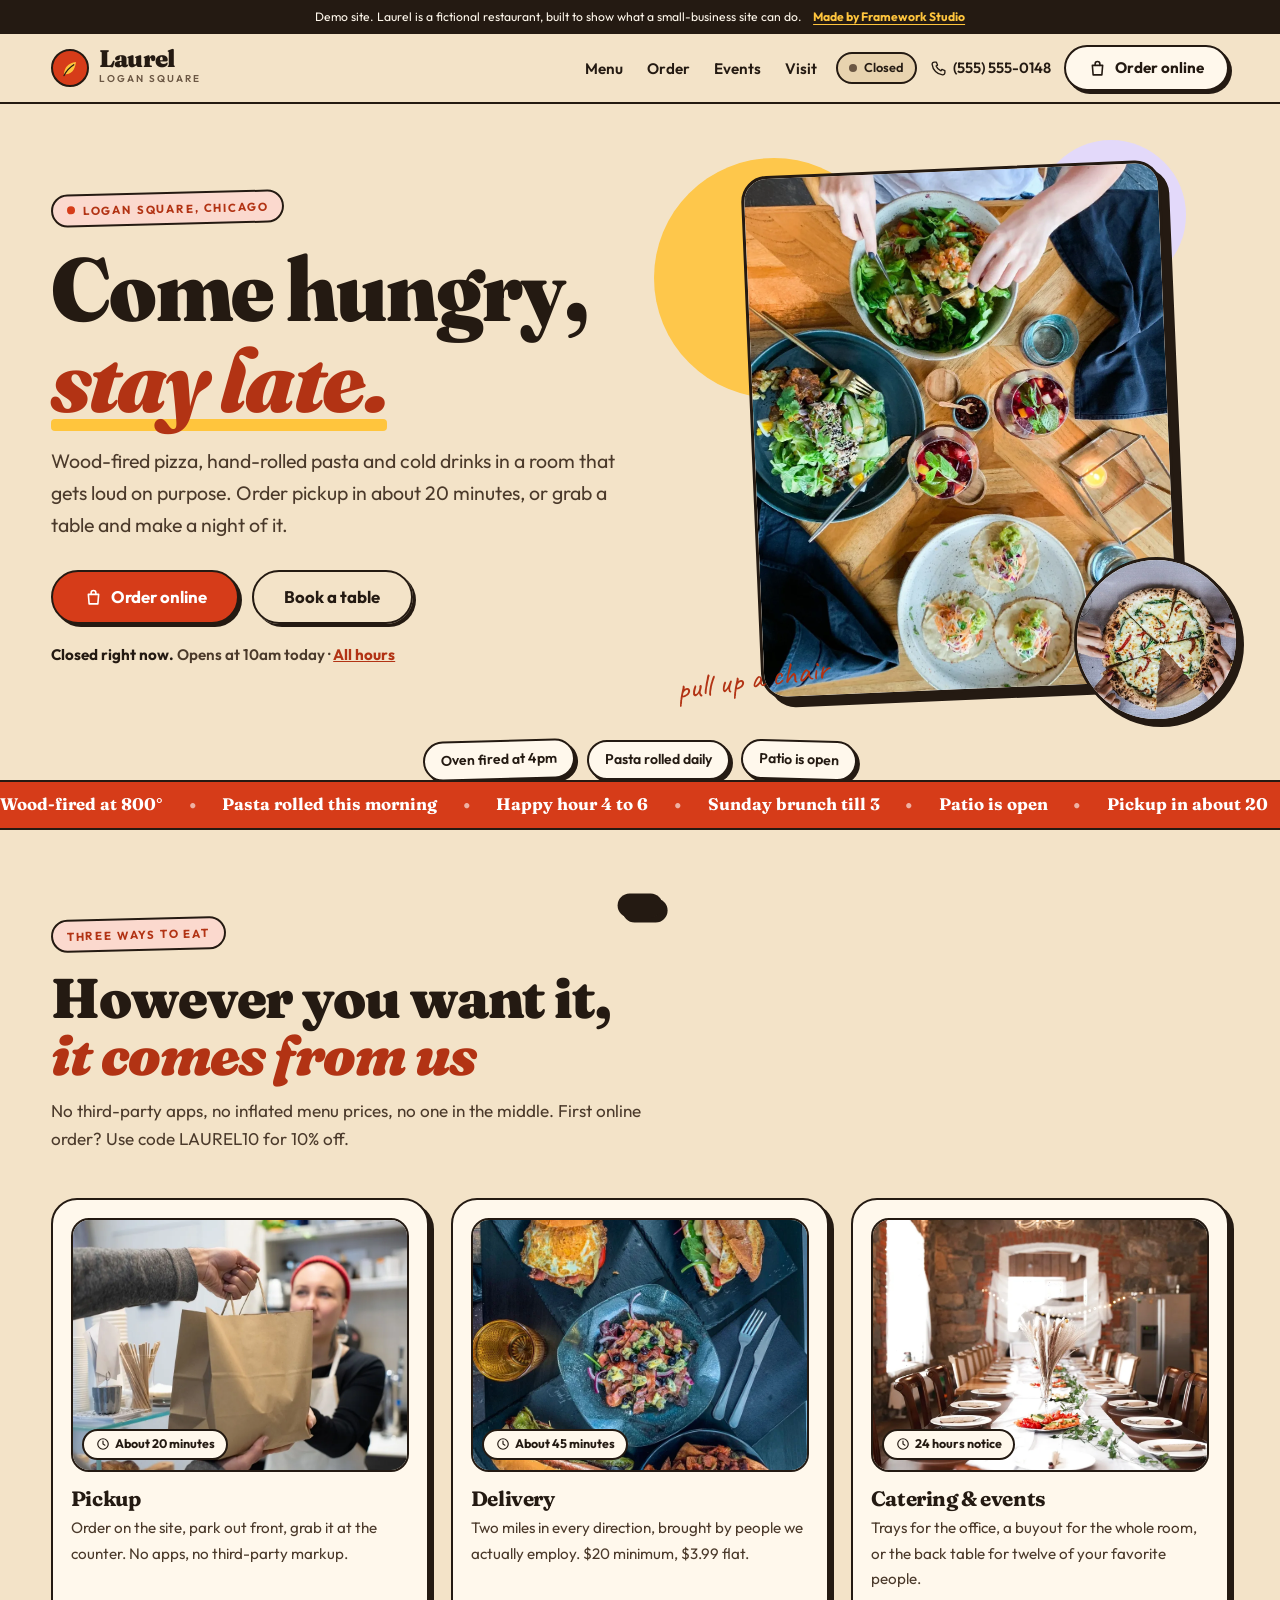
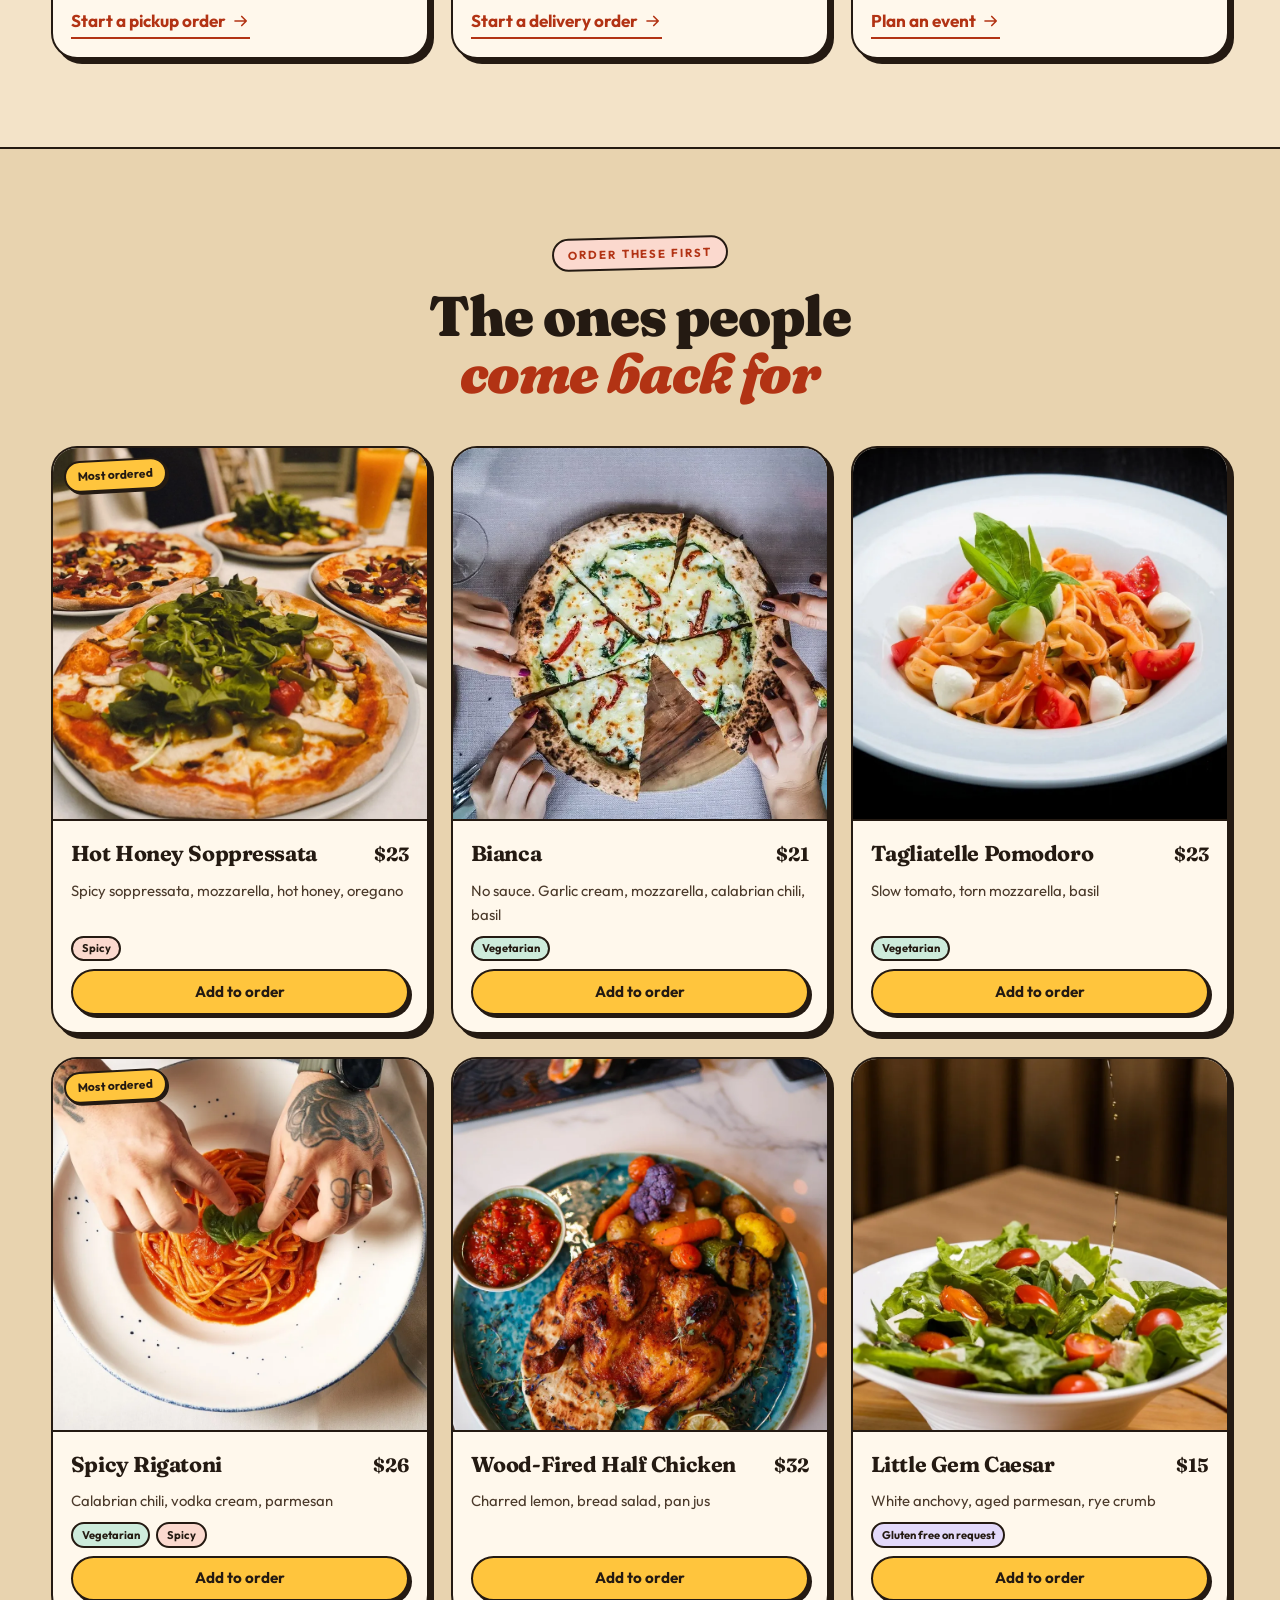
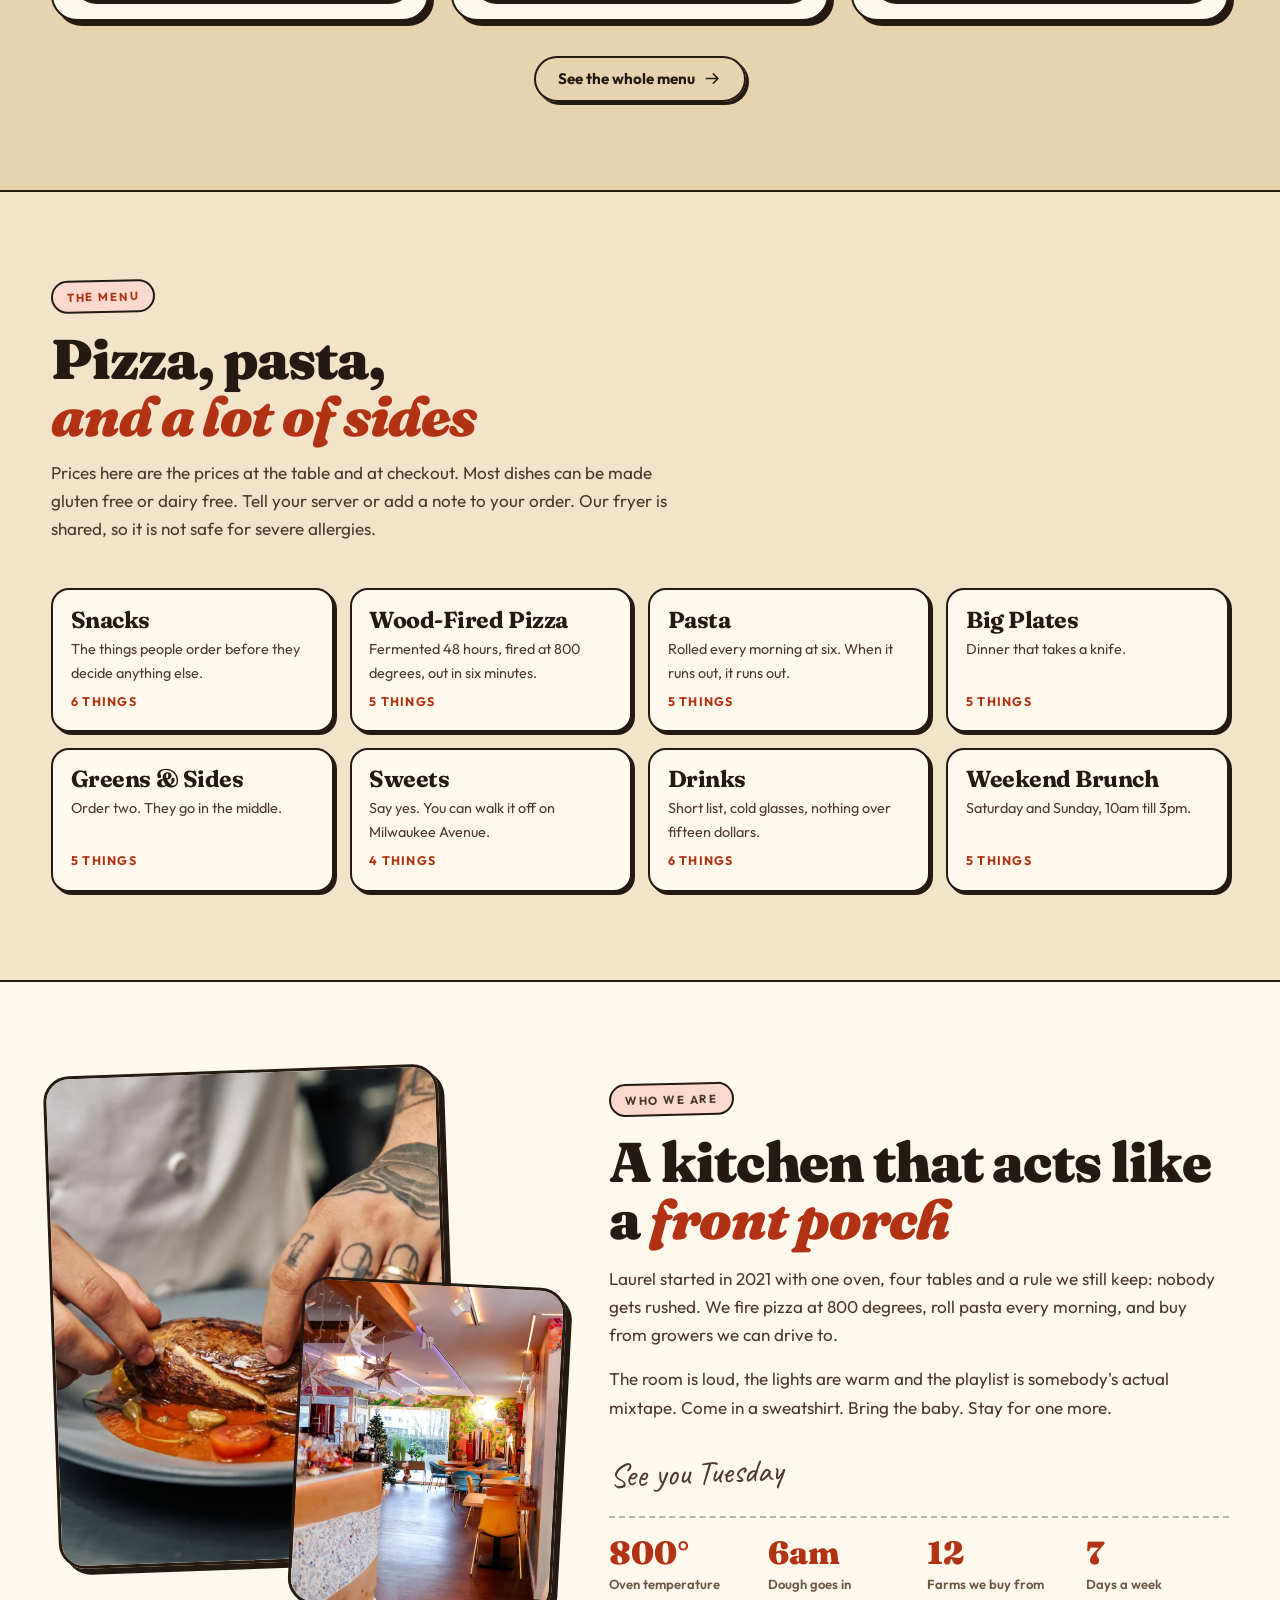
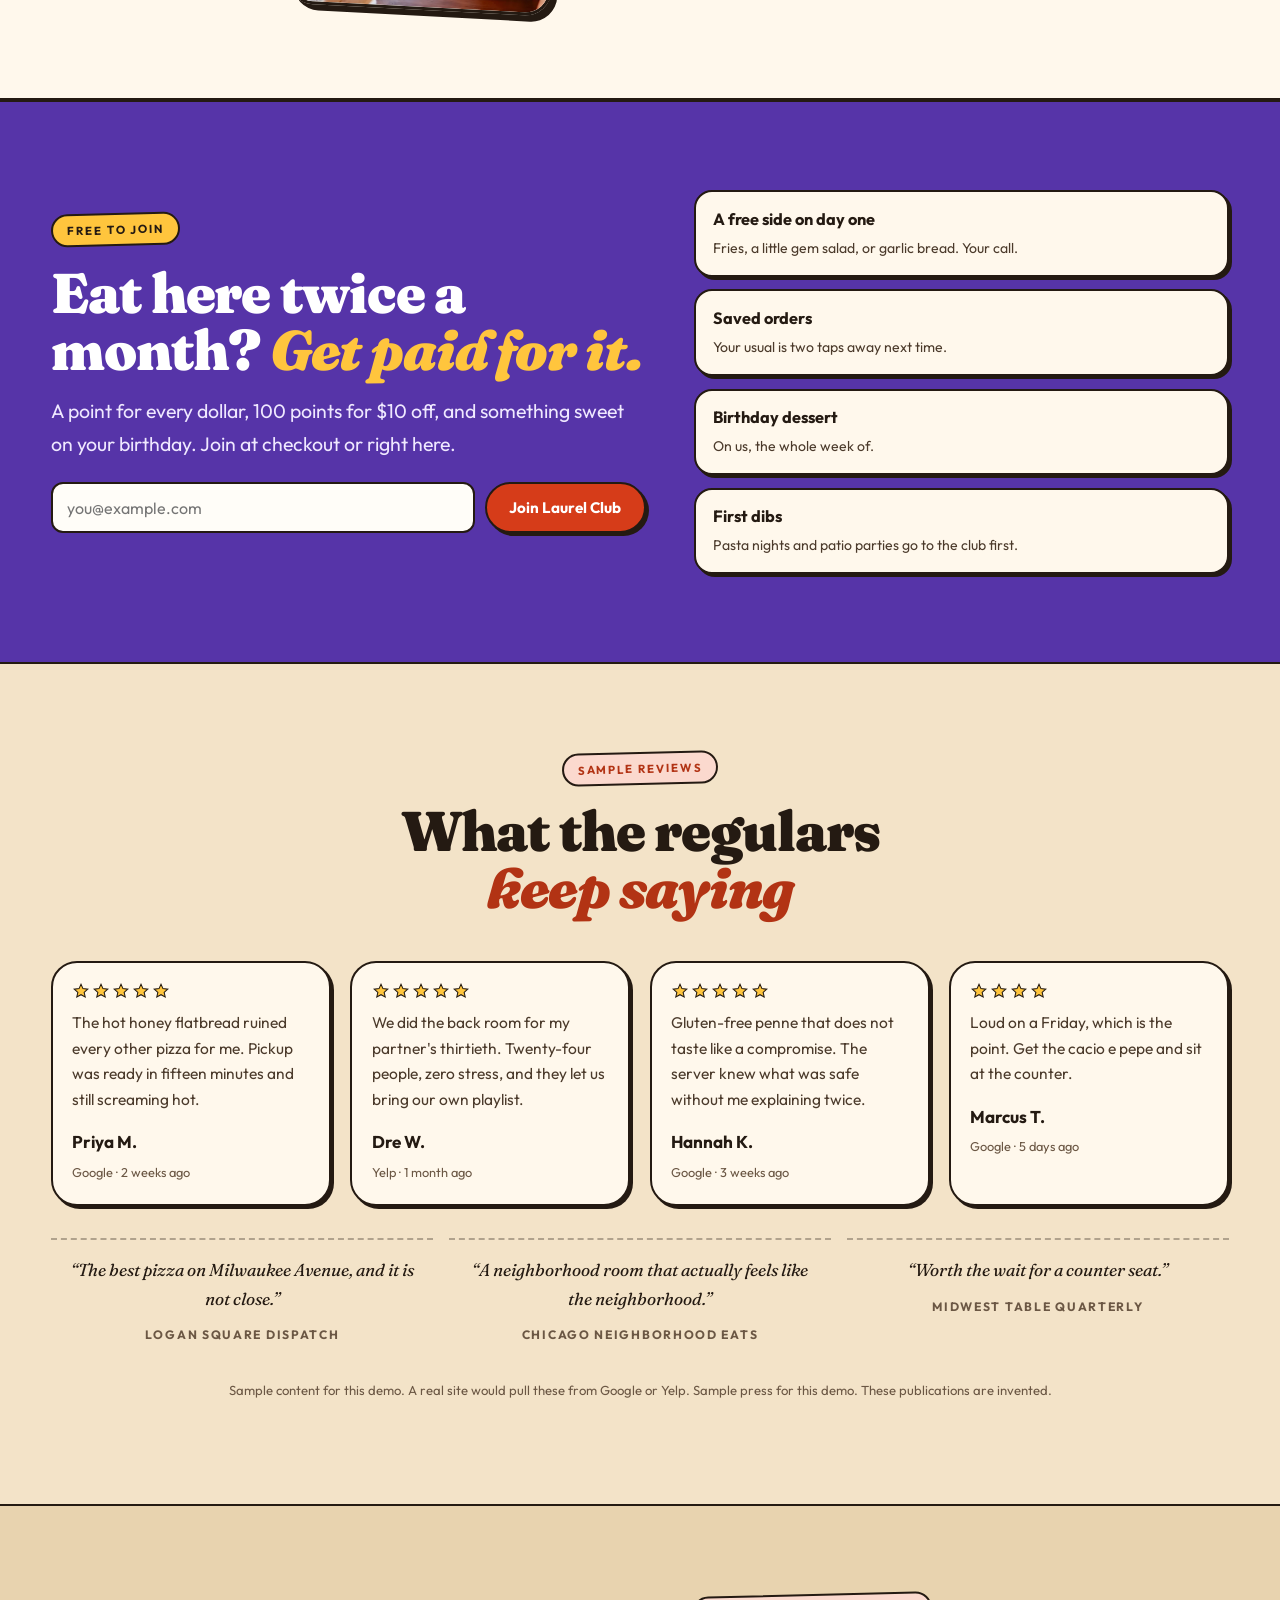
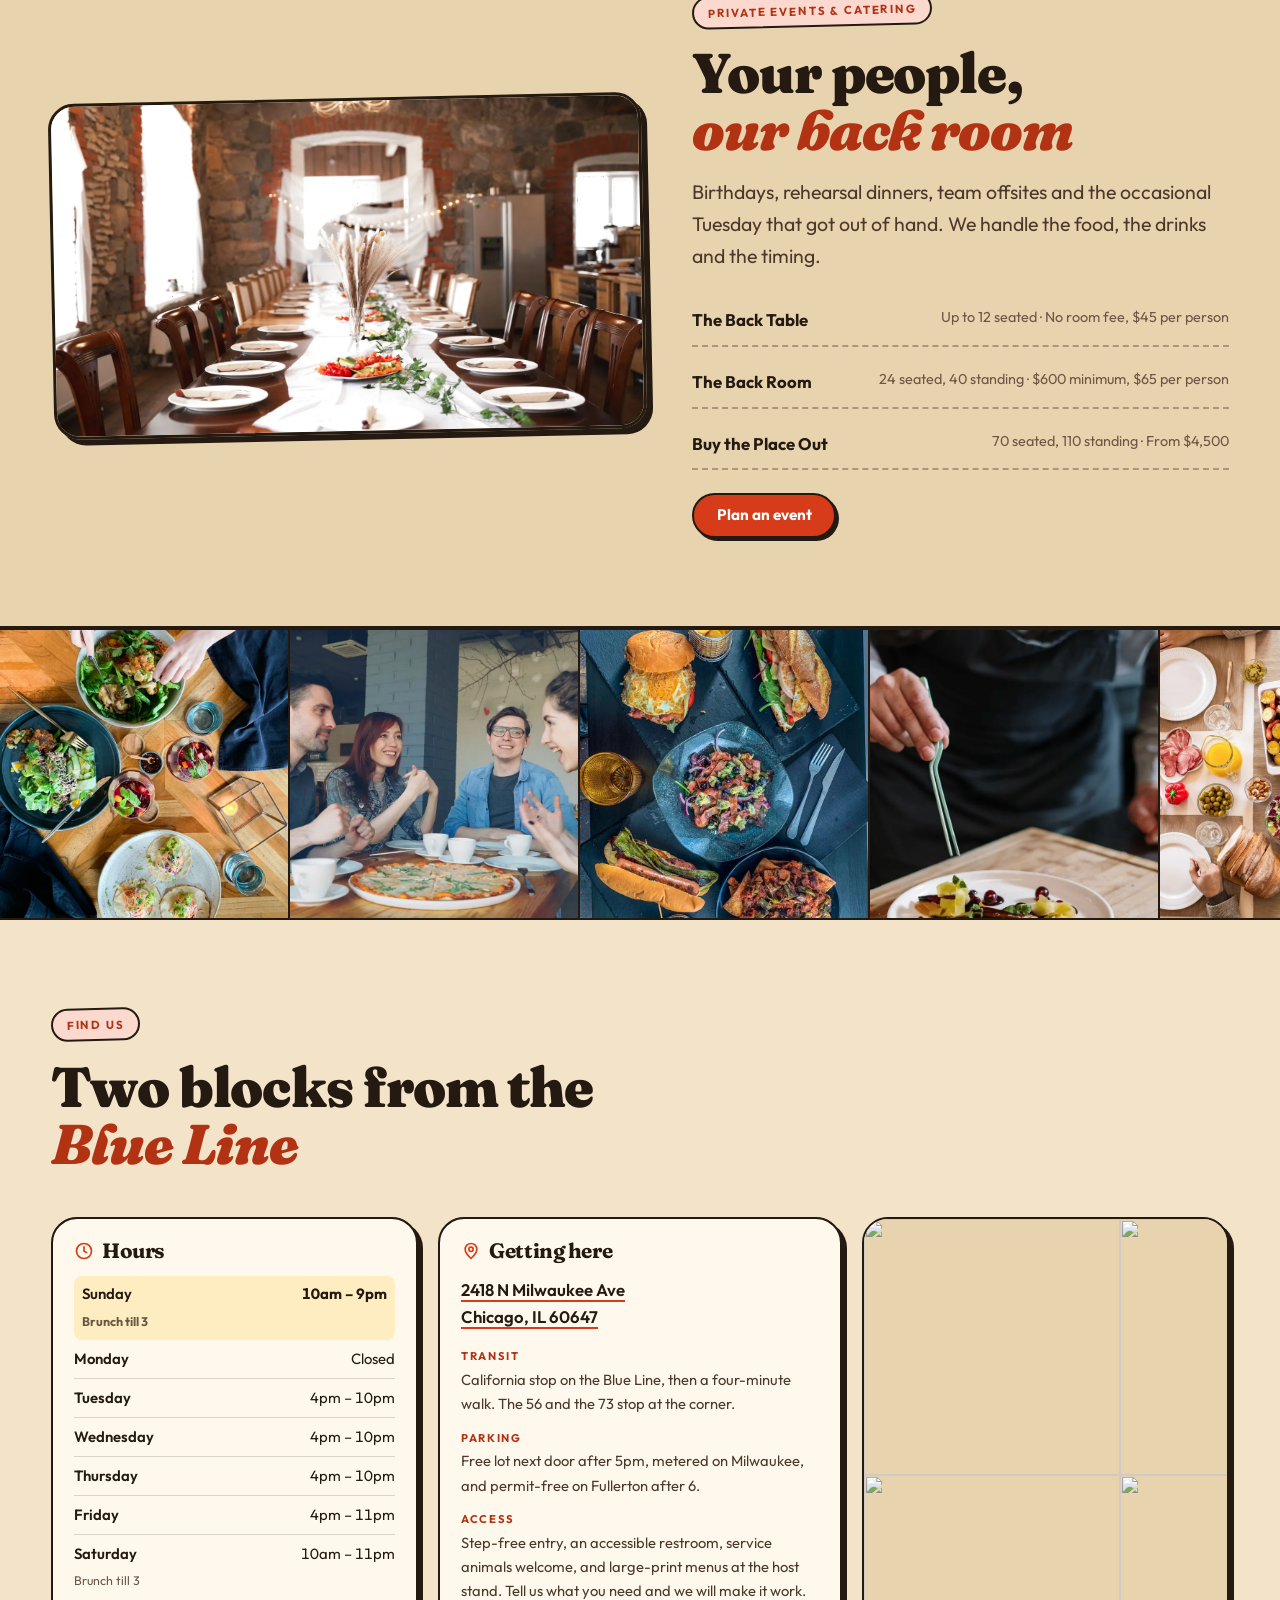
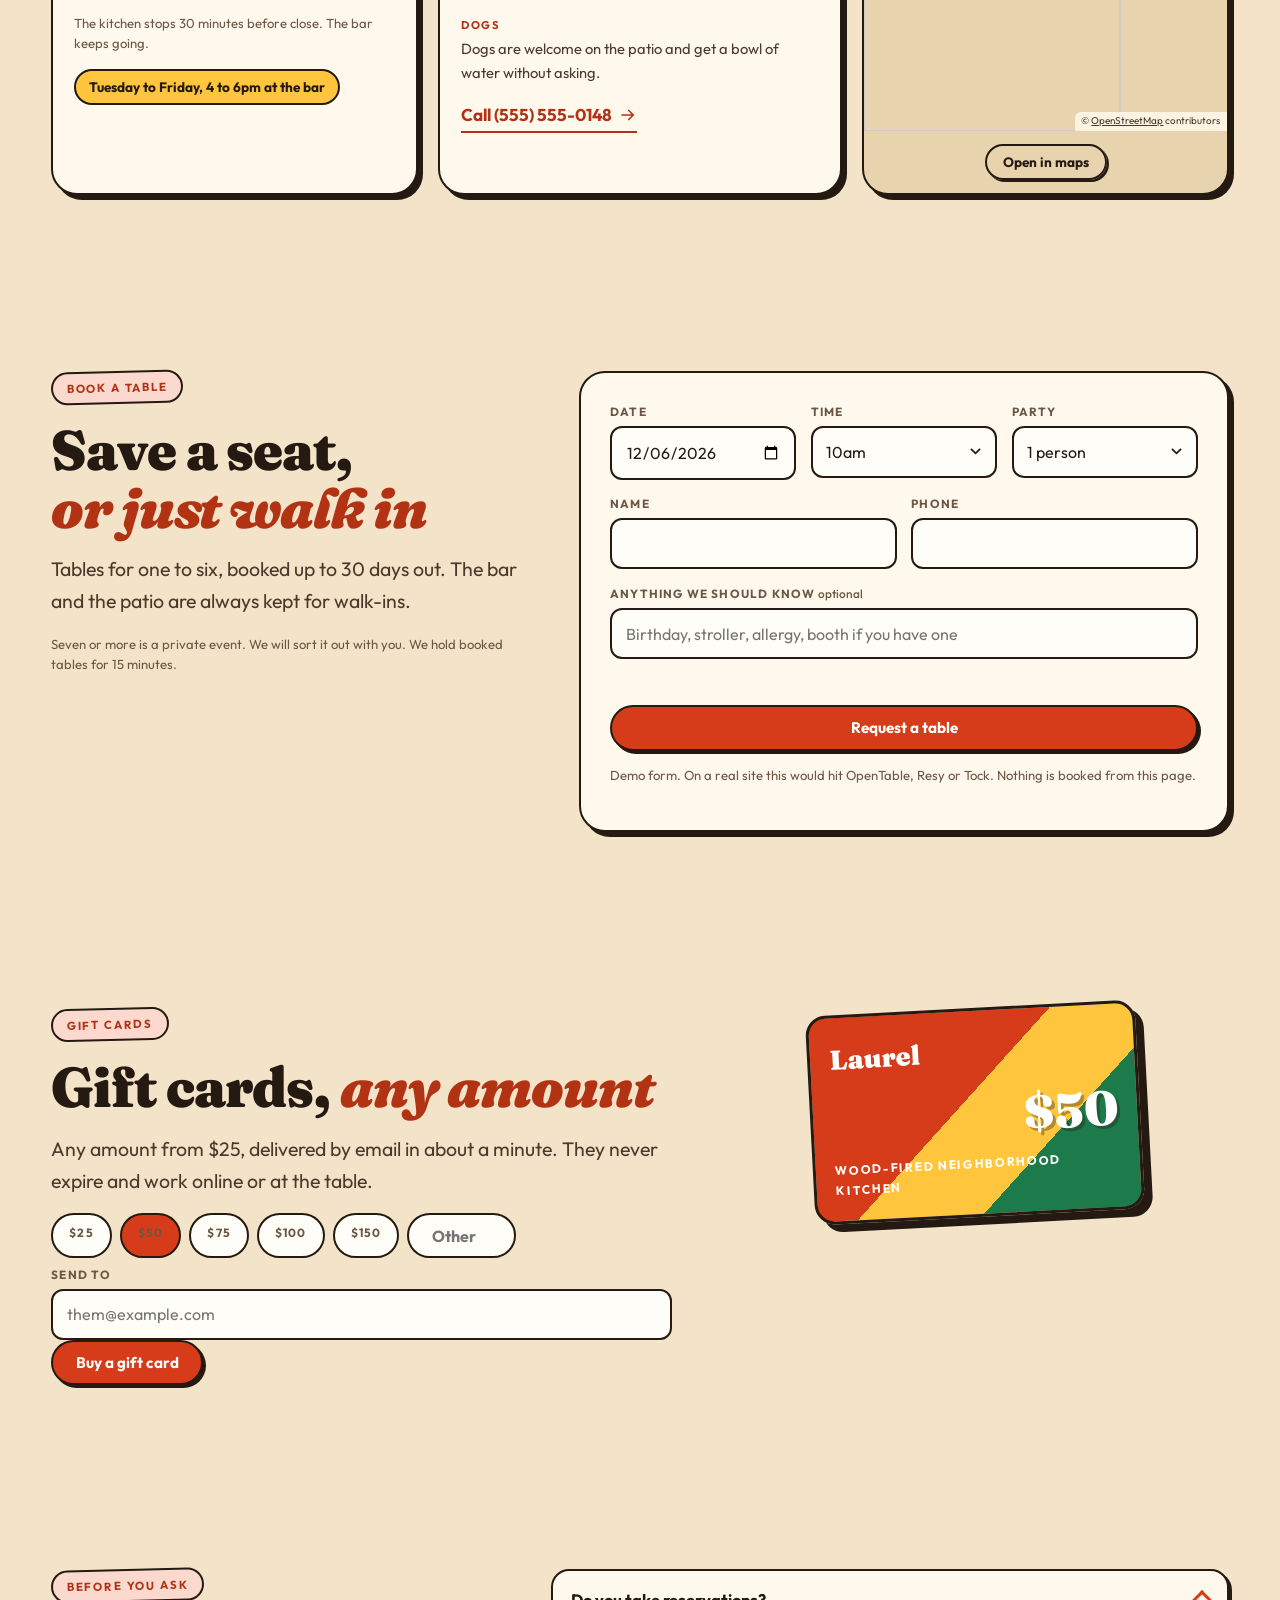
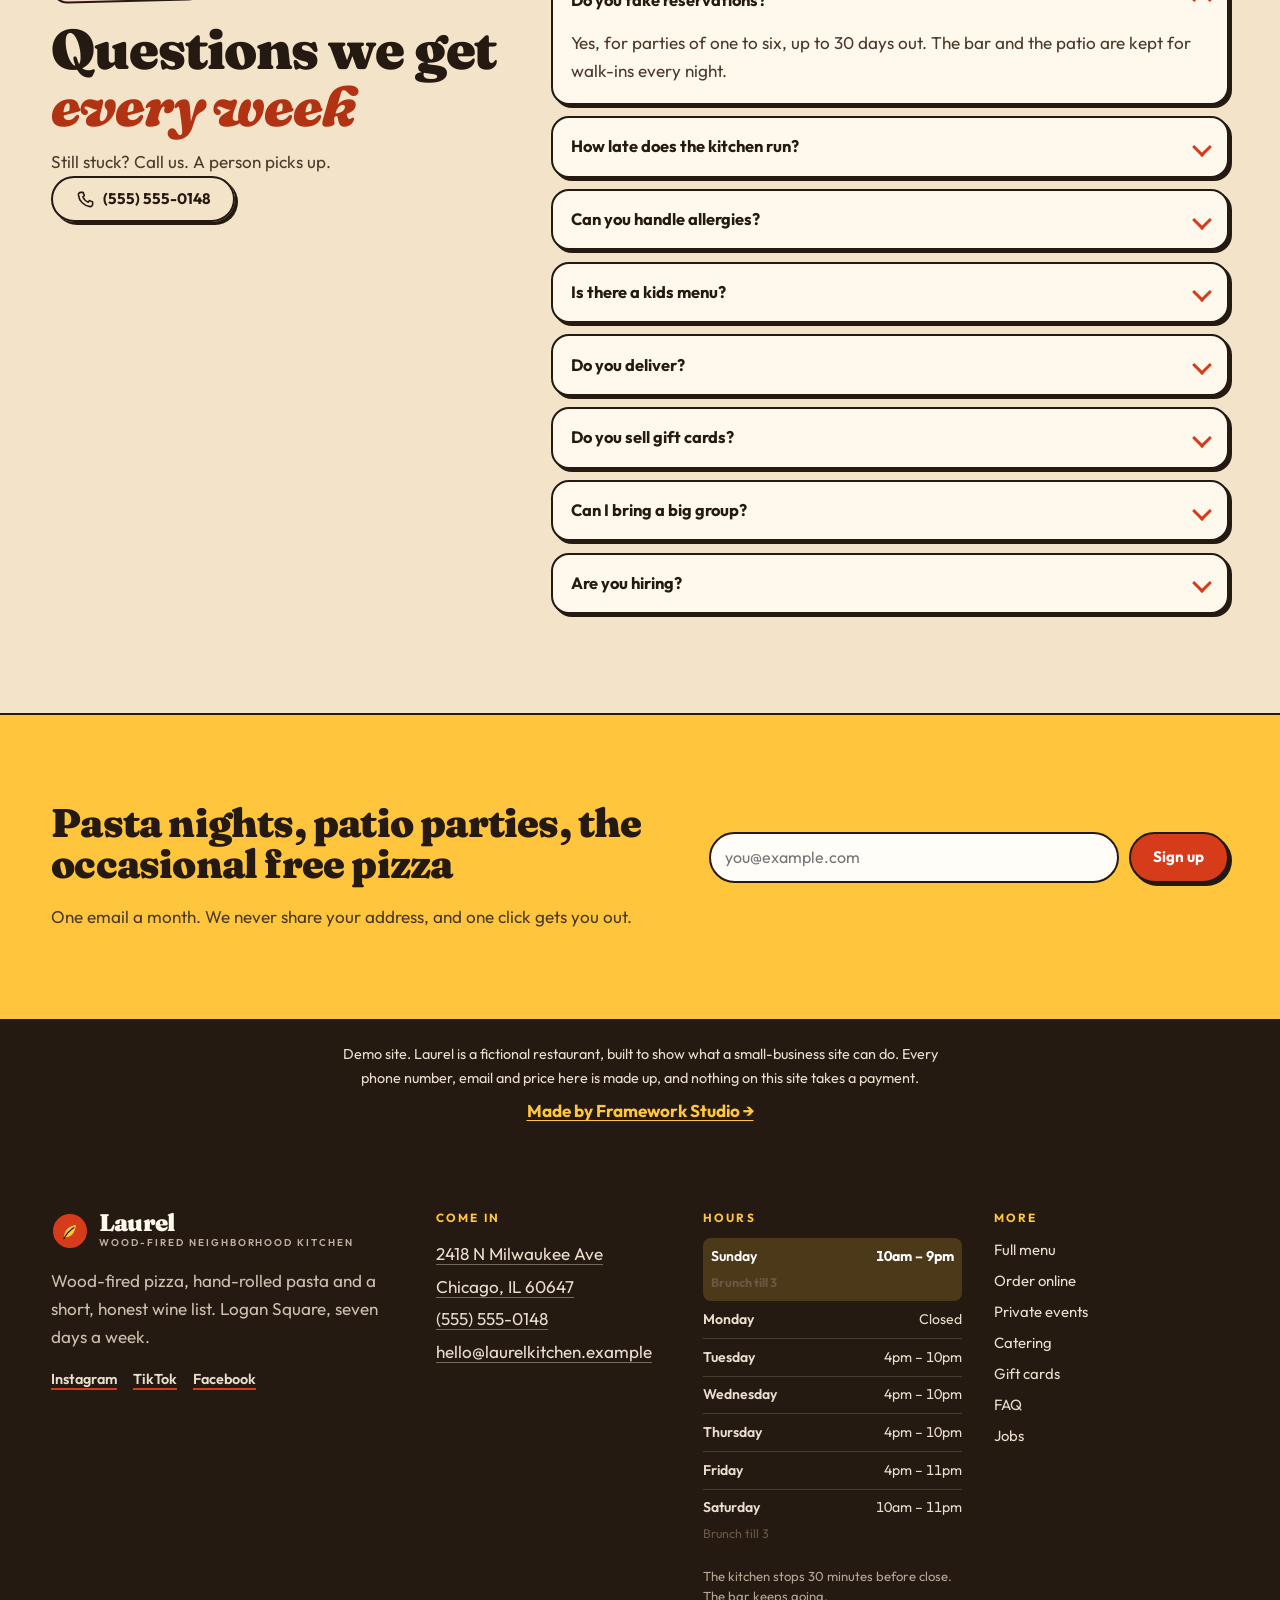
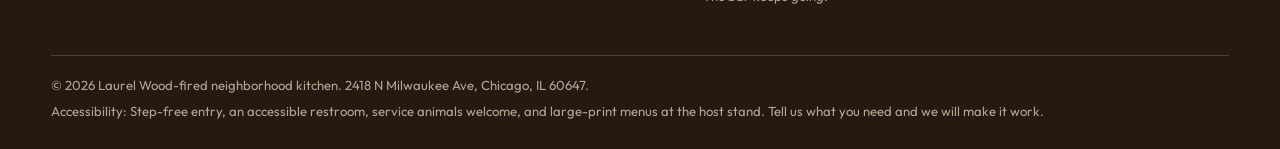
==== commit 7e5848aa: "Rebuild Laurel: brighter sand-and-tomato design, online ordering, events and catering Four pages ins" ====
--- a/index.html
+++ b/index.html
@@ -3,158 +3,522 @@
 <head>
 <meta charset="utf-8">
 <meta name="viewport" content="width=device-width,initial-scale=1">
-<title>Laurel | Neighborhood Kitchen, Chicago</title>
-<meta name="description" content="Laurel is a neighborhood kitchen in Logan Square, built on the idea that a good dinner does not need to be complicated. We cook seasonally, we bake our own bread, and we keep the wine list short and honest.">
-<meta property="og:title" content="Laurel — Neighborhood Kitchen">
-<meta property="og:description" content="Laurel is a neighborhood kitchen in Logan Square, built on the idea that a good dinner does not need to be complicated. We cook seasonally, we bake our own bread, and we keep the wine list short and honest.">
+<title>Laurel | Wood-Fired Pizza &amp; Pasta in Logan Square, Chicago</title>
+<meta name="description" content="Wood-fired pizza, hand-rolled pasta and cold drinks in Logan Square. Order pickup or delivery, book a table, or plan a private event at Laurel.">
+<link rel="canonical" href="https://tahvia127.github.io/laurel-kitchen/">
 <meta property="og:type" content="restaurant">
+<meta property="og:title" content="Laurel | Wood-Fired Pizza &amp; Pasta in Logan Square, Chicago">
+<meta property="og:description" content="Wood-fired pizza, hand-rolled pasta and cold drinks in Logan Square. Order pickup or delivery, book a table, or plan a private event at Laurel.">
+<meta property="og:image" content="assets/img/hero.webp">
+<meta name="theme-color" content="#F3E3C8">
+<link rel="icon" href="data:image/svg+xml,%3Csvg xmlns='http://www.w3.org/2000/svg' viewBox='0 0 64 64'%3E%3Crect width='64' height='64' rx='16' fill='%23E04A26'/%3E%3Cpath d='M20 44c0-14 8-24 24-26-2 18-10 26-24 26Z' fill='%23FFD166'/%3E%3Cpath d='M20 46c4-8 10-14 18-18' stroke='%23E04A26' stroke-width='3' fill='none' stroke-linecap='round'/%3E%3C/svg%3E">
 <link rel="preconnect" href="https://fonts.googleapis.com">
 <link rel="preconnect" href="https://fonts.gstatic.com" crossorigin>
-<link href="https://fonts.googleapis.com/css2?family=Cormorant+Garamond:wght@300;400;500&family=Inter:wght@300;400;500&display=swap" rel="stylesheet">
+<link href="https://fonts.googleapis.com/css2?family=Fraunces:ital,opsz,wght@0,9..144,600;0,9..144,700;0,9..144,900;1,9..144,700&family=Outfit:wght@400;500;600;700&family=Caveat:wght@600&display=swap" rel="stylesheet">
 <link rel="stylesheet" href="assets/css/styles.css">
-<script type="application/ld+json">{"@context":"https://schema.org","@type":"Restaurant","name":"Laurel","description":"Laurel is a neighborhood kitchen in Logan Square, built on the idea that a good dinner does not need to be complicated. We cook seasonally, we bake our own bread, and we keep the wine list short and honest. Come as you are, stay as long as you like.","telephone":"(555) 555-0148","email":"hello@laurelkitchen.example","address":{"@type":"PostalAddress","streetAddress":"2418 N Milwaukee Ave","addressLocality":"Chicago"},"servesCuisine":"Seasonal American","priceRange":"$$$","hasMenu":"menu.html"}</script>
+<link rel="preload" as="image" href="assets/img/hero.webp" fetchpriority="high">
+<script type="application/ld+json">{"@context":"https://schema.org","@type":"Restaurant","name":"Laurel","description":"Wood-fired pizza, hand-rolled pasta and cold drinks in Logan Square. Order pickup or delivery, book a table, or plan a private event at Laurel.","image":"assets/img/hero.webp","servesCuisine":["Italian","Pizza","American"],"priceRange":"$$","telephone":"(555) 555-0148","email":"hello@laurelkitchen.example","address":{"@type":"PostalAddress","streetAddress":"2418 N Milwaukee Ave","addressLocality":"Chicago","addressRegion":"IL","postalCode":"60647","addressCountry":"US"},"geo":{"@type":"GeoCoordinates","latitude":41.9285,"longitude":-87.7042},"openingHoursSpecification":[{"@type":"OpeningHoursSpecification","dayOfWeek":"https://schema.org/Sunday","opens":"10:00","closes":"21:00"},{"@type":"OpeningHoursSpecification","dayOfWeek":"https://schema.org/Tuesday","opens":"16:00","closes":"22:00"},{"@type":"OpeningHoursSpecification","dayOfWeek":"https://schema.org/Wednesday","opens":"16:00","closes":"22:00"},{"@type":"OpeningHoursSpecification","dayOfWeek":"https://schema.org/Thursday","opens":"16:00","closes":"22:00"},{"@type":"OpeningHoursSpecification","dayOfWeek":"https://schema.org/Friday","opens":"16:00","closes":"23:00"},{"@type":"OpeningHoursSpecification","dayOfWeek":"https://schema.org/Saturday","opens":"10:00","closes":"23:00"}],"acceptsReservations":true,"hasMenu":{"@type":"Menu","name":"Laurel menu","hasMenuSection":[{"@type":"MenuSection","name":"Snacks","description":"The things people order before they decide anything else.","hasMenuItem":[{"@type":"MenuItem","name":"Sourdough & Cultured Butter","description":"Baked each morning, sea salt, good olive oil","offers":{"@type":"Offer","price":"9.00","priceCurrency":"USD"}},{"@type":"MenuItem","name":"Garlic Knots","description":"Six of them, parmesan, parsley, a little pool of garlic butter","offers":{"@type":"Offer","price":"10.00","priceCurrency":"USD"}},{"@type":"MenuItem","name":"Whipped Ricotta","description":"Hot honey, thyme, grilled bread","offers":{"@type":"Offer","price":"14.00","priceCurrency":"USD"}},{"@type":"MenuItem","name":"Marinated Olives & Almonds","description":"Citrus, chili, rosemary","offers":{"@type":"Offer","price":"8.00","priceCurrency":"USD"}},{"@type":"MenuItem","name":"Crispy Artichokes","description":"Lemon aioli, pickled shallot","offers":{"@type":"Offer","price":"13.00","priceCurrency":"USD"}},{"@type":"MenuItem","name":"Meatballs & Sunday Gravy","description":"Three, ricotta, focaccia for mopping","offers":{"@type":"Offer","price":"16.00","priceCurrency":"USD"}}]},{"@type":"MenuSection","name":"Wood-Fired Pizza","description":"Fermented 48 hours, fired at 800 degrees, out in six minutes.","hasMenuItem":[{"@type":"MenuItem","name":"Margherita","description":"San Marzano, fior di latte, basil","offers":{"@type":"Offer","price":"18.00","priceCurrency":"USD"}},{"@type":"MenuItem","name":"Hot Honey Soppressata","description":"Spicy soppressata, mozzarella, hot honey, oregano","offers":{"@type":"Offer","price":"23.00","priceCurrency":"USD"}},{"@type":"MenuItem","name":"Bianca","description":"No sauce. Garlic cream, mozzarella, calabrian chili, basil","offers":{"@type":"Offer","price":"21.00","priceCurrency":"USD"}},{"@type":"MenuItem","name":"Mushroom & Taleggio","description":"Roasted maitake, taleggio, thyme, black pepper","offers":{"@type":"Offer","price":"24.00","priceCurrency":"USD"}},{"@type":"MenuItem","name":"Clam & Chili","description":"Littlenecks, garlic, parsley, lemon, chili","offers":{"@type":"Offer","price":"26.00","priceCurrency":"USD"}}]},{"@type":"MenuSection","name":"Pasta","description":"Rolled every morning at six. When it runs out, it runs out.","hasMenuItem":[{"@type":"MenuItem","name":"Cacio e Pepe","description":"Hand-rolled bucatini, pecorino, a lot of black pepper","offers":{"@type":"Offer","price":"24.00","priceCurrency":"USD"}},{"@type":"MenuItem","name":"Tagliatelle Pomodoro","description":"Slow tomato, torn mozzarella, basil","offers":{"@type":"Offer","price":"23.00","priceCurrency":"USD"}},{"@type":"MenuItem","name":"Spicy Rigatoni","description":"Calabrian chili, vodka cream, parmesan","offers":{"@type":"Offer","price":"26.00","priceCurrency":"USD"}},{"@type":"MenuItem","name":"Bolognese","description":"Beef and pork, three hours, pappardelle","offers":{"@type":"Offer","price":"27.00","priceCurrency":"USD"}},{"@type":"MenuItem","name":"Pesto Trofie","description":"Basil, pine nut, green bean, potato","offers":{"@type":"Offer","price":"24.00","priceCurrency":"USD"}}]},{"@type":"MenuSection","name":"Big Plates","description":"Dinner that takes a knife.","hasMenuItem":[{"@type":"MenuItem","name":"Wood-Fired Half Chicken","description":"Charred lemon, bread salad, pan jus","offers":{"@type":"Offer","price":"32.00","priceCurrency":"USD"}},{"@type":"MenuItem","name":"Lake Trout","description":"Brown butter, capers, fingerling potatoes","offers":{"@type":"Offer","price":"34.00","priceCurrency":"USD"}},{"@type":"MenuItem","name":"Dry-Aged Ribeye","description":"Sixteen ounces, salsa verde, bone marrow butter","offers":{"@type":"Offer","price":"52.00","priceCurrency":"USD"}},{"@type":"MenuItem","name":"Roasted Cauliflower Steak","description":"Tahini, pomegranate, dukkah","offers":{"@type":"Offer","price":"26.00","priceCurrency":"USD"}},{"@type":"MenuItem","name":"Laurel Burger","description":"Two patties, aged cheddar, house pickles, special sauce","offers":{"@type":"Offer","price":"19.00","priceCurrency":"USD"}}]},{"@type":"MenuSection","name":"Greens & Sides","description":"Order two. They go in the middle.","hasMenuItem":[{"@type":"MenuItem","name":"Little Gem Caesar","description":"White anchovy, aged parmesan, rye crumb","offers":{"@type":"Offer","price":"15.00","priceCurrency":"USD"}},{"@type":"MenuItem","name":"Chopped Salad","description":"Everything in the walk-in, red wine vinaigrette","offers":{"@type":"Offer","price":"16.00","priceCurrency":"USD"}},{"@type":"MenuItem","name":"Duck Fat Fries","description":"Rosemary salt, garlic aioli","offers":{"@type":"Offer","price":"9.00","priceCurrency":"USD"}},{"@type":"MenuItem","name":"Charred Broccolini","description":"Chili, lemon, breadcrumb","offers":{"@type":"Offer","price":"12.00","priceCurrency":"USD"}},{"@type":"MenuItem","name":"Garlic Bread","description":"The whole loaf, pull it apart","offers":{"@type":"Offer","price":"8.00","priceCurrency":"USD"}}]},{"@type":"MenuSection","name":"Sweets","description":"Say yes. You can walk it off on Milwaukee Avenue.","hasMenuItem":[{"@type":"MenuItem","name":"Olive Oil Cake","description":"Mascarpone, macerated citrus","offers":{"@type":"Offer","price":"12.00","priceCurrency":"USD"}},{"@type":"MenuItem","name":"Basque Cheesecake","description":"Burnt on top, black cherry","offers":{"@type":"Offer","price":"13.00","priceCurrency":"USD"}},{"@type":"MenuItem","name":"Affogato","description":"Espresso, vanilla gelato, amaretti","offers":{"@type":"Offer","price":"10.00","priceCurrency":"USD"}},{"@type":"MenuItem","name":"Brownie Sundae","description":"Warm brownie, soft serve, salted fudge","offers":{"@type":"Offer","price":"11.00","priceCurrency":"USD"}}]},{"@type":"MenuSection","name":"Drinks","description":"Short list, cold glasses, nothing over fifteen dollars.","hasMenuItem":[{"@type":"MenuItem","name":"Laurel Spritz","description":"Aperol, grapefruit, prosecco, soda","offers":{"@type":"Offer","price":"14.00","priceCurrency":"USD"}},{"@type":"MenuItem","name":"House Negroni","description":"Batched, barrel rested, one big cube","offers":{"@type":"Offer","price":"15.00","priceCurrency":"USD"}},{"@type":"MenuItem","name":"Spritz Flight","description":"Four minis, four colors, one tray","offers":{"@type":"Offer","price":"26.00","priceCurrency":"USD"}},{"@type":"MenuItem","name":"Zero-Proof Paloma","description":"Grapefruit, lime, salt, soda","offers":{"@type":"Offer","price":"9.00","priceCurrency":"USD"}},{"@type":"MenuItem","name":"Draft Beer","description":"Four taps, all from Illinois. Ask what is on","offers":{"@type":"Offer","price":"7.00","priceCurrency":"USD"}},{"@type":"MenuItem","name":"Glass of Wine","description":"Six by the glass, nothing precious","offers":{"@type":"Offer","price":"12.00","priceCurrency":"USD"}}]},{"@type":"MenuSection","name":"Weekend Brunch","description":"Saturday and Sunday, 10am till 3pm.","hasMenuItem":[{"@type":"MenuItem","name":"Laurel Benedict","description":"House ham, hollandaise, focaccia, breakfast potatoes","offers":{"@type":"Offer","price":"18.00","priceCurrency":"USD"}},{"@type":"MenuItem","name":"Avocado Toast","description":"Soft eggs, pomegranate, dill, chili oil","offers":{"@type":"Offer","price":"15.00","priceCurrency":"USD"}},{"@type":"MenuItem","name":"Lemon Ricotta Pancakes","description":"Blueberry compote, whipped butter","offers":{"@type":"Offer","price":"16.00","priceCurrency":"USD"}},{"@type":"MenuItem","name":"Breakfast Pizza","description":"Egg, guanciale, mozzarella, black pepper","offers":{"@type":"Offer","price":"19.00","priceCurrency":"USD"}},{"@type":"MenuItem","name":"Bottomless Mimosas","description":"Ninety minutes, orange or grapefruit","offers":{"@type":"Offer","price":"22.00","priceCurrency":"USD"}}]},{"@type":"MenuSection","name":"Kids","description":"Under twelve. Free on Sundays with any adult entree.","hasMenuItem":[{"@type":"MenuItem","name":"Little Cheese Pizza","description":"Six inches, all cheese, no judgement","offers":{"@type":"Offer","price":"10.00","priceCurrency":"USD"}},{"@type":"MenuItem","name":"Buttered Noodles","description":"Parmesan on the side","offers":{"@type":"Offer","price":"9.00","priceCurrency":"USD"}},{"@type":"MenuItem","name":"Chicken Tenders","description":"Honey mustard or ranch","offers":{"@type":"Offer","price":"11.00","priceCurrency":"USD"}}]}]},"potentialAction":[{"@type":"OrderAction","target":{"@type":"EntryPoint","urlTemplate":"https://tahvia127.github.io/laurel-kitchen/order.html","actionPlatform":["https://schema.org/DesktopWebPlatform","https://schema.org/MobileWebPlatform"]},"deliveryMethod":["https://schema.org/OnSitePickup","https://schema.org/ParcelService"]}]}</script>
 </head>
-<body>
+<body data-page="index">
 <a class="skip" href="#main">Skip to content</a>
-<div class="demo-bar" role="note">
-  <p>Demo site. Laurel is a fictional restaurant, built to show what a small-business site can do.</p><span class="sep">&middot;</span>
-  <a href="https://tahvia127.github.io/framework-studio/" target="_blank" rel="noopener noreferrer">Made by Framework Studio</a>
-</div>
-<nav class="nav" id="nav" aria-label="Primary"><div class="shell">
-  <a class="logo" href="index.html"><span class="m">Laurel</span><span class="s">Neighborhood Kitchen</span></a>
-  <ul>
-    <li><a href="index.html#menu">Menu</a></li>
-    <li><a href="index.html#reserve">Hours</a></li>
-    <li><a href="menu.html">Full menu</a></li>
-  </ul>
-  <a class="btn" href="tel:5555550148">Reserve</a>
-</div></nav>
-
-<header class="hero">
-  <img src="assets/img/hero.webp" alt="The dining room at Laurel" width="1900" height="1267" fetchpriority="high">
-  <div class="inner">
-    <p class="eyebrow">Logan Square &middot; Chicago</p>
-    <h1>Seasonal cooking,<br>an unfussy room</h1>
-    <a class="btn fill" href="#reserve">Reserve a table</a>
-  </div>
-  <span class="scroll-cue">Scroll</span>
+<div class="demo-bar" role="note"><p>Demo site. Laurel is a fictional restaurant, built to show what a small-business site can do.</p>
+  <a href="https://tahvia127.github.io/framework-studio/" target="_blank" rel="noopener noreferrer">Made by Framework Studio</a></div>
+<header class="nav" id="nav">
+  <div class="nav-in">
+    <a class="brand" href="index.html" aria-label="Laurel, home">
+      <span class="brand-mark" aria-hidden="true">
+        <svg viewBox="0 0 48 48"><path d="M13 36c0-12 7-21 22-23-2 16-9 23-22 23Z"/><path class="stem" d="M13 38c4-8 10-15 18-20"/></svg>
+      </span>
+      <span class="brand-txt"><b>Laurel</b><small>Logan Square</small></span>
+    </a>
+    <nav class="nav-links" aria-label="Primary">
+      <ul><li><a href="index.html#menu-preview">Menu</a></li><li><a href="order.html">Order</a></li><li><a href="events.html">Events</a></li><li><a href="index.html#visit">Visit</a></li></ul>
+    </nav>
+    <div class="nav-right">
+      <span class="status" id="navStatus" aria-live="polite"></span>
+      <a class="nav-tel" href="tel:5555550148" aria-label="Call (555) 555-0148"><svg viewBox="0 0 24 24" aria-hidden="true"><path d="M6 3h3l1.6 4.2-2 1.4a12 12 0 0 0 6.8 6.8l1.4-2L21 15v3a3 3 0 0 1-3.2 3A16.8 16.8 0 0 1 3 6.2 3 3 0 0 1 6 3Z"/></svg><span>(555) 555-0148</span></a>
+      <a class="btn btn-order" href="order.html"><svg viewBox="0 0 24 24" aria-hidden="true"><path d="M5.5 8h13l-1 12h-11Z"/><path d="M9 8V6.2a3 3 0 0 1 6 0V8"/></svg><span>Order online</span></a>
+      <button class="cart-btn" type="button" id="cartBtn" aria-label="Your order"><svg viewBox="0 0 24 24" aria-hidden="true"><path d="M5.5 8h13l-1 12h-11Z"/><path d="M9 8V6.2a3 3 0 0 1 6 0V8"/></svg><span class="cart-count" id="cartCount" hidden>0</span></button>
+    </div>
+  </div>
 </header>
-
 <main id="main">
 
-<section class="section center">
-  <div class="narrow">
-    <p class="eyebrow rv">Neighborhood Kitchen &middot; Chicago</p>
-    <p class="lede rv">Laurel is a neighborhood kitchen in Logan Square, built on the idea that a good dinner does not need to be complicated. We cook seasonally, we bake our own bread, and we keep the wine list short and honest. Come as you are, stay as long as you like.</p>
-  </div>
-</section>
-
-<section class="section tight">
+<section class="hero" id="top">
+  <div class="hero-in">
+    <div class="hero-copy">
+      <p class="kicker"><span class="dot"></span>Logan Square, Chicago</p>
+      <h1>Come hungry,<br><em>stay late.</em></h1>
+      <p class="lede">Wood-fired pizza, hand-rolled pasta and cold drinks in a room that gets loud on purpose. Order pickup in about 20 minutes, or grab a table and make a night of it.</p>
+      <div class="hero-cta">
+        <a class="btn btn-big btn-primary" href="order.html"><svg viewBox="0 0 24 24" aria-hidden="true"><path d="M5.5 8h13l-1 12h-11Z"/><path d="M9 8V6.2a3 3 0 0 1 6 0V8"/></svg> Order online</a>
+        <a class="btn btn-big btn-ghost" href="#reserve">Book a table</a>
+      </div>
+      <p class="hero-status" id="heroStatus"></p>
+    </div>
+    <div class="hero-art">
+      <figure class="hero-card tilt-a">
+        <img src="assets/img/hero.webp" alt="A table of shared plates and salads from above" width="1100" height="1375" fetchpriority="high">
+      </figure>
+      <figure class="hero-chip tilt-b">
+        <img src="assets/img/hero-chip.webp" alt="A wood-fired white pizza being pulled apart" width="600" height="600" loading="lazy">
+      </figure>
+      <span class="blob blob-1" aria-hidden="true"></span>
+      <span class="blob blob-2" aria-hidden="true"></span>
+      <p class="scribble" aria-hidden="true">pull up a chair</p>
+    </div>
+  </div>
+  <ul class="hero-stickers"><li style="--i:0">Oven fired at 4pm</li><li style="--i:1">Pasta rolled daily</li><li style="--i:2">Patio is open</li></ul>
+</section>
+
+<div class="marquee" aria-hidden="true"><div class="marquee-track"><span>Wood-fired at 800°</span><i>&bull;</i><span>Pasta rolled this morning</span><i>&bull;</i><span>Happy hour 4 to 6</span><i>&bull;</i><span>Sunday brunch till 3</span><i>&bull;</i><span>Patio is open</span><i>&bull;</i><span>Pickup in about 20</span><i>&bull;</i><span>Wood-fired at 800°</span><i>&bull;</i><span>Pasta rolled this morning</span><i>&bull;</i><span>Happy hour 4 to 6</span><i>&bull;</i><span>Sunday brunch till 3</span><i>&bull;</i><span>Patio is open</span><i>&bull;</i><span>Pickup in about 20</span></div></div>
+
+<section class="ways" id="order-ways">
   <div class="shell">
-    <div class="gallery"><a class="rv" style="--i:0" href="menu.html" aria-label="See the menu"><img src="assets/img/gallery-1.webp" alt="" loading="lazy" width="900" height="900"></a><a class="rv" style="--i:1" href="menu.html" aria-label="See the menu"><img src="assets/img/gallery-2.webp" alt="" loading="lazy" width="900" height="900"></a><a class="rv" style="--i:2" href="menu.html" aria-label="See the menu"><img src="assets/img/gallery-3.webp" alt="" loading="lazy" width="900" height="900"></a><a class="rv" style="--i:3" href="menu.html" aria-label="See the menu"><img src="assets/img/dish-pizza.webp" alt="" loading="lazy" width="900" height="900"></a></div>
-  </div>
-</section>
-
-<section class="section forest" id="menu">
+    <header class="sec-head">
+      <p class="kicker">Three ways to eat</p>
+      <h2>However you want it, <em>it comes from us</em></h2>
+      <p class="sec-sub">No third-party apps, no inflated menu prices, no one in the middle. First online order? Use code LAUREL10 for 10% off.</p>
+    </header>
+    <div class="way-grid">
+      <article class="way rv" style="--i:0">
+        <div class="way-im"><img src="assets/img/pickup.webp" alt="" loading="lazy" width="1000" height="750"><span class="way-time"><svg viewBox="0 0 24 24" aria-hidden="true"><circle cx="12" cy="12" r="9"/><path d="M12 7v5l3.2 2"/></svg>About 20 minutes</span></div>
+        <h3>Pickup</h3>
+        <p>Order on the site, park out front, grab it at the counter. No apps, no third-party markup.</p>
+        <a class="link-arrow" href="order.html?mode=pickup">Start a pickup order <svg viewBox="0 0 24 24" aria-hidden="true"><path d="M4 12h15M13 6l6 6-6 6"/></svg></a>
+      </article>
+      <article class="way rv" style="--i:1">
+        <div class="way-im"><img src="assets/img/gallery-3.webp" alt="" loading="lazy" width="1000" height="750"><span class="way-time"><svg viewBox="0 0 24 24" aria-hidden="true"><circle cx="12" cy="12" r="9"/><path d="M12 7v5l3.2 2"/></svg>About 45 minutes</span></div>
+        <h3>Delivery</h3>
+        <p>Two miles in every direction, brought by people we actually employ. $20 minimum, $3.99 flat.</p>
+        <a class="link-arrow" href="order.html?mode=delivery">Start a delivery order <svg viewBox="0 0 24 24" aria-hidden="true"><path d="M4 12h15M13 6l6 6-6 6"/></svg></a>
+      </article>
+      <article class="way rv" style="--i:2">
+        <div class="way-im"><img src="assets/img/events-table.webp" alt="" loading="lazy" width="1000" height="750"><span class="way-time"><svg viewBox="0 0 24 24" aria-hidden="true"><circle cx="12" cy="12" r="9"/><path d="M12 7v5l3.2 2"/></svg>24 hours notice</span></div>
+        <h3>Catering &amp; events</h3>
+        <p>Trays for the office, a buyout for the whole room, or the back table for twelve of your favorite people.</p>
+        <a class="link-arrow" href="events.html">Plan an event <svg viewBox="0 0 24 24" aria-hidden="true"><path d="M4 12h15M13 6l6 6-6 6"/></svg></a>
+      </article>
+    </div>
+  </div>
+</section>
+
+<section class="featured" id="featured">
   <div class="shell">
-    <div class="center" style="margin-bottom:3rem">
-      <p class="eyebrow rv">From the kitchen</p>
-      <h2 class="rv">This week we are cooking</h2>
-    </div>
-    <div class="dishes">
-      <article class="dish rv" style="--i:0">
-        <div class="im"><img src="assets/img/dish-salad.webp" alt="Little Gem Caesar" loading="lazy" width="1000" height="1000"></div>
-        <div class="row"><h3>Little Gem Caesar</h3><span class="dot"></span><span class="pr">$15</span></div>
-        <p>White anchovy, aged parmesan, rye crumb</p>
-      </article>
-      <article class="dish rv" style="--i:1">
-        <div class="im"><img src="assets/img/dish-steak.webp" alt="Dry-Aged Ribeye" loading="lazy" width="1000" height="1000"></div>
-        <div class="row"><h3>Dry-Aged Ribeye</h3><span class="dot"></span><span class="pr">$52</span></div>
-        <p>Duck fat potatoes, salsa verde, bone marrow butter</p>
-      </article>
-      <article class="dish rv" style="--i:2">
-        <div class="im"><img src="assets/img/dish-pasta.webp" alt="Cacio e Pepe" loading="lazy" width="1000" height="1000"></div>
-        <div class="row"><h3>Cacio e Pepe</h3><span class="dot"></span><span class="pr">$24</span></div>
-        <p>Hand-rolled bucatini, pecorino, black pepper</p>
-      </article>
-      <article class="dish rv" style="--i:3">
-        <div class="im"><img src="assets/img/dish-board.webp" alt="Butcher's Board" loading="lazy" width="1000" height="1000"></div>
-        <div class="row"><h3>Butcher's Board</h3><span class="dot"></span><span class="pr">$88</span></div>
-        <p>Three cuts, seasonal sides, house pickles. Serves four.</p>
-      </article></div>
-    <div class="center" style="margin-top:3rem">
-      <a class="btn rv" href="menu.html">See the full menu</a>
-    </div>
-  </div>
-</section>
-
-<section class="section">
-  <div class="shell split">
-    <div class="im rv"><img src="assets/img/about-plate.webp" alt="A plated course at Laurel" loading="lazy" width="1200" height="800"></div>
-    <div class="txt rv">
-      <p class="eyebrow">Our kitchen</p>
-      <h2>Cooked over fire,<br>plated simply</h2>
-      <p>We buy from growers we know, we bake our own bread every morning, and we write the menu around whatever is actually good that week. Nothing arrives at your table that we would not happily eat ourselves.</p>
-      <a class="btn onlight" href="menu.html">View the menu</a>
-    </div>
-  </div>
-</section>
-
-<section class="section">
-  <div class="shell split flip">
-    <div class="im rv"><img src="assets/img/events-room.webp" alt="The private back room at Laurel" loading="lazy" width="1200" height="800"></div>
-    <div class="txt rv">
-      <p class="eyebrow">Private events</p>
-      <h2>The back room<br>is yours</h2>
-      <p>Twenty-four seated, forty standing. We handle the food, the wine and the timing so you can pay attention to your guests. Tell us the occasion and we will build a menu around it.</p>
-      <a class="btn onlight" href="#reserve">Enquire about an event</a>
-    </div>
-  </div>
-</section>
-
-<section class="section forest" id="reserve">
+    <header class="sec-head center">
+      <p class="kicker">Order these first</p>
+      <h2>The ones people <em>come back for</em></h2>
+    </header>
+    <div class="dish-grid">
+  <article class="dish rv" data-item="hot-honey">
+    <div class="dish-im">
+      <img src="assets/img/dish-flatbread.webp" alt="Hot Honey Soppressata" loading="lazy" width="900" height="900">
+      <span class="sticker pop">Most ordered</span>
+    </div>
+    <div class="dish-bd">
+      <div class="dish-top"><h3>Hot Honey Soppressata</h3><span class="price">$23</span></div>
+      <p>Spicy soppressata, mozzarella, hot honey, oregano</p>
+      <div class="tags"><span class="tag tag-spicy" title="Spicy">Spicy</span></div>
+      <button class="btn btn-add" type="button" data-add="hot-honey">Add to order</button>
+    </div>
+  </article>
+  <article class="dish rv" data-item="bianca">
+    <div class="dish-im">
+      <img src="assets/img/hero-chip.webp" alt="Bianca" loading="lazy" width="900" height="900">
+      
+    </div>
+    <div class="dish-bd">
+      <div class="dish-top"><h3>Bianca</h3><span class="price">$21</span></div>
+      <p>No sauce. Garlic cream, mozzarella, calabrian chili, basil</p>
+      <div class="tags"><span class="tag tag-v" title="Vegetarian">Vegetarian</span></div>
+      <button class="btn btn-add" type="button" data-add="bianca">Add to order</button>
+    </div>
+  </article>
+  <article class="dish rv" data-item="pomodoro">
+    <div class="dish-im">
+      <img src="assets/img/dish-pasta.webp" alt="Tagliatelle Pomodoro" loading="lazy" width="900" height="900">
+      
+    </div>
+    <div class="dish-bd">
+      <div class="dish-top"><h3>Tagliatelle Pomodoro</h3><span class="price">$23</span></div>
+      <p>Slow tomato, torn mozzarella, basil</p>
+      <div class="tags"><span class="tag tag-v" title="Vegetarian">Vegetarian</span></div>
+      <button class="btn btn-add" type="button" data-add="pomodoro">Add to order</button>
+    </div>
+  </article>
+  <article class="dish rv" data-item="vodka">
+    <div class="dish-im">
+      <img src="assets/img/dish-spaghetti.webp" alt="Spicy Rigatoni" loading="lazy" width="900" height="900">
+      <span class="sticker pop">Most ordered</span>
+    </div>
+    <div class="dish-bd">
+      <div class="dish-top"><h3>Spicy Rigatoni</h3><span class="price">$26</span></div>
+      <p>Calabrian chili, vodka cream, parmesan</p>
+      <div class="tags"><span class="tag tag-v" title="Vegetarian">Vegetarian</span><span class="tag tag-spicy" title="Spicy">Spicy</span></div>
+      <button class="btn btn-add" type="button" data-add="vodka">Add to order</button>
+    </div>
+  </article>
+  <article class="dish rv" data-item="chicken">
+    <div class="dish-im">
+      <img src="assets/img/dish-chicken.webp" alt="Wood-Fired Half Chicken" loading="lazy" width="900" height="900">
+      
+    </div>
+    <div class="dish-bd">
+      <div class="dish-top"><h3>Wood-Fired Half Chicken</h3><span class="price">$32</span></div>
+      <p>Charred lemon, bread salad, pan jus</p>
+      
+      <button class="btn btn-add" type="button" data-add="chicken">Add to order</button>
+    </div>
+  </article>
+  <article class="dish rv" data-item="caesar">
+    <div class="dish-im">
+      <img src="assets/img/dish-salad.webp" alt="Little Gem Caesar" loading="lazy" width="900" height="900">
+      
+    </div>
+    <div class="dish-bd">
+      <div class="dish-top"><h3>Little Gem Caesar</h3><span class="price">$15</span></div>
+      <p>White anchovy, aged parmesan, rye crumb</p>
+      <div class="tags"><span class="tag tag-gfo" title="Gluten free on request">Gluten free on request</span></div>
+      <button class="btn btn-add" type="button" data-add="caesar">Add to order</button>
+    </div>
+  </article></div>
+    <p class="center-cta"><a class="btn btn-ghost" href="menu.html">See the whole menu <svg viewBox="0 0 24 24" aria-hidden="true"><path d="M4 12h15M13 6l6 6-6 6"/></svg></a></p>
+  </div>
+</section>
+
+<section class="preview" id="menu-preview">
   <div class="shell">
-    <div class="center" style="margin-bottom:3rem">
-      <p class="eyebrow rv">Find us</p>
-      <h2 class="rv">Reservations &amp; hours</h2>
-    </div>
-    <div class="info">
-      <div class="rv">
-        <h3>Hours</h3>
-        <ul><li class="hrs"><span>Tuesday to Thursday</span><span>5:00pm to 10:00pm</span></li><li class="hrs"><span>Friday and Saturday</span><span>5:00pm to 11:00pm</span></li><li class="hrs"><span>Sunday</span><span>10:00am to 3:00pm, brunch</span></li><li class="hrs"><span>Monday</span><span>Closed</span></li></ul>
-      </div>
-      <div class="rv">
-        <h3>Find us</h3>
-        <p>2418 N Milwaukee Ave<br>Chicago, IL 60647</p>
-        <p><a href="tel:5555550148">(555) 555-0148</a><br><a href="mailto:hello@laurelkitchen.example">hello@laurelkitchen.example</a></p>
-      </div>
-      <div class="rv"><h3>Private events</h3><p>Our back room seats twenty-four for dinner and forty standing. We handle the food, the wine and the timing; you handle the guest list.</p></div><div class="rv"><h3>Walk-ins</h3><p>The bar is always kept for walk-ins. If the dining room is full, there is usually a seat at the counter.</p></div>
-    </div>
-    <div class="center" style="margin-top:3rem">
-      <a class="btn fill" href="tel:5555550148">Call to reserve</a>
-    </div>
+    <header class="sec-head">
+      <p class="kicker">The menu</p>
+      <h2>Pizza, pasta, <em>and a lot of sides</em></h2>
+      <p class="sec-sub">Prices here are the prices at the table and at checkout. Most dishes can be made gluten free or dairy free. Tell your server or add a note to your order. Our fryer is shared, so it is not safe for severe allergies.</p>
+    </header>
+    <div class="prev-grid">
+      <a class="prev-card rv" href="menu.html#snacks">
+        <h3>Snacks</h3>
+        <p>The things people order before they decide anything else.</p>
+        <span class="prev-n">6 things</span>
+      </a>
+      <a class="prev-card rv" href="menu.html#pizza">
+        <h3>Wood-Fired Pizza</h3>
+        <p>Fermented 48 hours, fired at 800 degrees, out in six minutes.</p>
+        <span class="prev-n">5 things</span>
+      </a>
+      <a class="prev-card rv" href="menu.html#pasta">
+        <h3>Pasta</h3>
+        <p>Rolled every morning at six. When it runs out, it runs out.</p>
+        <span class="prev-n">5 things</span>
+      </a>
+      <a class="prev-card rv" href="menu.html#plates">
+        <h3>Big Plates</h3>
+        <p>Dinner that takes a knife.</p>
+        <span class="prev-n">5 things</span>
+      </a>
+      <a class="prev-card rv" href="menu.html#greens">
+        <h3>Greens &amp; Sides</h3>
+        <p>Order two. They go in the middle.</p>
+        <span class="prev-n">5 things</span>
+      </a>
+      <a class="prev-card rv" href="menu.html#sweets">
+        <h3>Sweets</h3>
+        <p>Say yes. You can walk it off on Milwaukee Avenue.</p>
+        <span class="prev-n">4 things</span>
+      </a>
+      <a class="prev-card rv" href="menu.html#drinks">
+        <h3>Drinks</h3>
+        <p>Short list, cold glasses, nothing over fifteen dollars.</p>
+        <span class="prev-n">6 things</span>
+      </a>
+      <a class="prev-card rv" href="menu.html#brunch">
+        <h3>Weekend Brunch</h3>
+        <p>Saturday and Sunday, 10am till 3pm.</p>
+        <span class="prev-n">5 things</span>
+      </a>
+    </div>
+  </div>
+</section>
+
+<section class="story" id="story">
+  <div class="shell story-grid">
+    <div class="story-art">
+      <figure class="st-a"><img src="assets/img/chef.webp" alt="A cook finishing a plate on the pass" loading="lazy" width="1000" height="1250"></figure>
+      <figure class="st-b"><img src="assets/img/room.webp" alt="The dining room on a busy night" loading="lazy" width="1000" height="1250"></figure>
+      <span class="blob blob-3" aria-hidden="true"></span>
+    </div>
+    <div class="story-copy">
+      <p class="kicker">Who we are</p>
+      <h2>A kitchen that acts like a <em>front porch</em></h2>
+      <p>Laurel started in 2021 with one oven, four tables and a rule we still keep: nobody gets rushed. We fire pizza at 800 degrees, roll pasta every morning, and buy from growers we can drive to.</p><p>The room is loud, the lights are warm and the playlist is somebody's actual mixtape. Come in a sweatshirt. Bring the baby. Stay for one more.</p>
+      <p class="sig">See you Tuesday</p>
+      <ul class="facts"><li><b>800°</b><span>Oven temperature</span></li><li><b>6am</b><span>Dough goes in</span></li><li><b>12</b><span>Farms we buy from</span></li><li><b>7</b><span>Days a week</span></li></ul>
+    </div>
+  </div>
+</section>
+
+<section class="rewards" id="rewards">
+  <div class="shell rw-grid">
+    <div class="rw-copy">
+      <p class="kicker">Free to join</p>
+      <h2>Eat here twice a month? <em>Get paid for it.</em></h2>
+      <p class="lede">A point for every dollar, 100 points for $10 off, and something sweet on your birthday. Join at checkout or right here.</p>
+      <form class="join" id="joinForm" novalidate>
+        <label class="sr" for="joinEmail">Email address</label>
+        <input id="joinEmail" type="email" placeholder="you@example.com" autocomplete="email" required>
+        <button class="btn btn-primary" type="submit">Join Laurel Club</button>
+        <p class="form-msg" id="joinMsg" aria-live="polite"></p>
+      </form>
+    </div>
+    <ul class="perks">
+      <li class="rv" style="--i:0"><b>A free side on day one</b><span>Fries, a little gem salad, or garlic bread. Your call.</span></li>
+      <li class="rv" style="--i:1"><b>Saved orders</b><span>Your usual is two taps away next time.</span></li>
+      <li class="rv" style="--i:2"><b>Birthday dessert</b><span>On us, the whole week of.</span></li>
+      <li class="rv" style="--i:3"><b>First dibs</b><span>Pasta nights and patio parties go to the club first.</span></li>
+    </ul>
+  </div>
+</section>
+
+<section class="reviews" id="reviews">
+  <div class="shell">
+    <header class="sec-head center">
+      <p class="kicker">Sample reviews</p>
+      <h2>What the regulars <em>keep saying</em></h2>
+    </header>
+    <div class="rev-grid">
+      <blockquote class="rev rv" style="--i:0">
+        <span class="stars" role="img" aria-label="5 out of 5"><svg viewBox="0 0 24 24" aria-hidden="true" class="fill"><path d="m12 3 2.6 5.8 6.4.7-4.8 4.3 1.4 6.2L12 16.9 6.4 20l1.4-6.2L3 9.5l6.4-.7Z"/></svg><svg viewBox="0 0 24 24" aria-hidden="true" class="fill"><path d="m12 3 2.6 5.8 6.4.7-4.8 4.3 1.4 6.2L12 16.9 6.4 20l1.4-6.2L3 9.5l6.4-.7Z"/></svg><svg viewBox="0 0 24 24" aria-hidden="true" class="fill"><path d="m12 3 2.6 5.8 6.4.7-4.8 4.3 1.4 6.2L12 16.9 6.4 20l1.4-6.2L3 9.5l6.4-.7Z"/></svg><svg viewBox="0 0 24 24" aria-hidden="true" class="fill"><path d="m12 3 2.6 5.8 6.4.7-4.8 4.3 1.4 6.2L12 16.9 6.4 20l1.4-6.2L3 9.5l6.4-.7Z"/></svg><svg viewBox="0 0 24 24" aria-hidden="true" class="fill"><path d="m12 3 2.6 5.8 6.4.7-4.8 4.3 1.4 6.2L12 16.9 6.4 20l1.4-6.2L3 9.5l6.4-.7Z"/></svg></span>
+        <p>The hot honey flatbread ruined every other pizza for me. Pickup was ready in fifteen minutes and still screaming hot.</p>
+        <footer><b>Priya M.</b><span>Google &middot; 2 weeks ago</span></footer>
+      </blockquote>
+      <blockquote class="rev rv" style="--i:1">
+        <span class="stars" role="img" aria-label="5 out of 5"><svg viewBox="0 0 24 24" aria-hidden="true" class="fill"><path d="m12 3 2.6 5.8 6.4.7-4.8 4.3 1.4 6.2L12 16.9 6.4 20l1.4-6.2L3 9.5l6.4-.7Z"/></svg><svg viewBox="0 0 24 24" aria-hidden="true" class="fill"><path d="m12 3 2.6 5.8 6.4.7-4.8 4.3 1.4 6.2L12 16.9 6.4 20l1.4-6.2L3 9.5l6.4-.7Z"/></svg><svg viewBox="0 0 24 24" aria-hidden="true" class="fill"><path d="m12 3 2.6 5.8 6.4.7-4.8 4.3 1.4 6.2L12 16.9 6.4 20l1.4-6.2L3 9.5l6.4-.7Z"/></svg><svg viewBox="0 0 24 24" aria-hidden="true" class="fill"><path d="m12 3 2.6 5.8 6.4.7-4.8 4.3 1.4 6.2L12 16.9 6.4 20l1.4-6.2L3 9.5l6.4-.7Z"/></svg><svg viewBox="0 0 24 24" aria-hidden="true" class="fill"><path d="m12 3 2.6 5.8 6.4.7-4.8 4.3 1.4 6.2L12 16.9 6.4 20l1.4-6.2L3 9.5l6.4-.7Z"/></svg></span>
+        <p>We did the back room for my partner's thirtieth. Twenty-four people, zero stress, and they let us bring our own playlist.</p>
+        <footer><b>Dre W.</b><span>Yelp &middot; 1 month ago</span></footer>
+      </blockquote>
+      <blockquote class="rev rv" style="--i:2">
+        <span class="stars" role="img" aria-label="5 out of 5"><svg viewBox="0 0 24 24" aria-hidden="true" class="fill"><path d="m12 3 2.6 5.8 6.4.7-4.8 4.3 1.4 6.2L12 16.9 6.4 20l1.4-6.2L3 9.5l6.4-.7Z"/></svg><svg viewBox="0 0 24 24" aria-hidden="true" class="fill"><path d="m12 3 2.6 5.8 6.4.7-4.8 4.3 1.4 6.2L12 16.9 6.4 20l1.4-6.2L3 9.5l6.4-.7Z"/></svg><svg viewBox="0 0 24 24" aria-hidden="true" class="fill"><path d="m12 3 2.6 5.8 6.4.7-4.8 4.3 1.4 6.2L12 16.9 6.4 20l1.4-6.2L3 9.5l6.4-.7Z"/></svg><svg viewBox="0 0 24 24" aria-hidden="true" class="fill"><path d="m12 3 2.6 5.8 6.4.7-4.8 4.3 1.4 6.2L12 16.9 6.4 20l1.4-6.2L3 9.5l6.4-.7Z"/></svg><svg viewBox="0 0 24 24" aria-hidden="true" class="fill"><path d="m12 3 2.6 5.8 6.4.7-4.8 4.3 1.4 6.2L12 16.9 6.4 20l1.4-6.2L3 9.5l6.4-.7Z"/></svg></span>
+        <p>Gluten-free penne that does not taste like a compromise. The server knew what was safe without me explaining twice.</p>
+        <footer><b>Hannah K.</b><span>Google &middot; 3 weeks ago</span></footer>
+      </blockquote>
+      <blockquote class="rev rv" style="--i:3">
+        <span class="stars" role="img" aria-label="4 out of 5"><svg viewBox="0 0 24 24" aria-hidden="true" class="fill"><path d="m12 3 2.6 5.8 6.4.7-4.8 4.3 1.4 6.2L12 16.9 6.4 20l1.4-6.2L3 9.5l6.4-.7Z"/></svg><svg viewBox="0 0 24 24" aria-hidden="true" class="fill"><path d="m12 3 2.6 5.8 6.4.7-4.8 4.3 1.4 6.2L12 16.9 6.4 20l1.4-6.2L3 9.5l6.4-.7Z"/></svg><svg viewBox="0 0 24 24" aria-hidden="true" class="fill"><path d="m12 3 2.6 5.8 6.4.7-4.8 4.3 1.4 6.2L12 16.9 6.4 20l1.4-6.2L3 9.5l6.4-.7Z"/></svg><svg viewBox="0 0 24 24" aria-hidden="true" class="fill"><path d="m12 3 2.6 5.8 6.4.7-4.8 4.3 1.4 6.2L12 16.9 6.4 20l1.4-6.2L3 9.5l6.4-.7Z"/></svg></span>
+        <p>Loud on a Friday, which is the point. Get the cacio e pepe and sit at the counter.</p>
+        <footer><b>Marcus T.</b><span>Google &middot; 5 days ago</span></footer>
+      </blockquote>
+    </div>
+    <ul class="press"><li><q>The best pizza on Milwaukee Avenue, and it is not close.</q><cite>Logan Square Dispatch</cite></li><li><q>A neighborhood room that actually feels like the neighborhood.</q><cite>Chicago Neighborhood Eats</cite></li><li><q>Worth the wait for a counter seat.</q><cite>Midwest Table Quarterly</cite></li></ul>
+    <p class="fine center">Sample content for this demo. A real site would pull these from Google or Yelp. Sample press for this demo. These publications are invented.</p>
+  </div>
+</section>
+
+<section class="events-teaser" id="events">
+  <div class="shell ev-grid">
+    <figure class="ev-im"><img src="assets/img/events-table.webp" alt="The back room set for a long table dinner" loading="lazy" width="1500" height="843"></figure>
+    <div class="ev-copy">
+      <p class="kicker">Private events &amp; catering</p>
+      <h2>Your people, <em>our back room</em></h2>
+      <p class="lede">Birthdays, rehearsal dinners, team offsites and the occasional Tuesday that got out of hand. We handle the food, the drinks and the timing.</p>
+      <ul class="ev-list"><li><b>The Back Table</b><span>Up to 12 seated &middot; No room fee, $45 per person</span></li><li><b>The Back Room</b><span>24 seated, 40 standing &middot; $600 minimum, $65 per person</span></li><li><b>Buy the Place Out</b><span>70 seated, 110 standing &middot; From $4,500</span></li></ul>
+      <a class="btn btn-primary" href="events.html">Plan an event</a>
+    </div>
+  </div>
+</section>
+
+<section class="gallery" id="gallery" aria-label="Photos">
+  <div class="gal-track">
+    <figure style="--i:0"><img src="assets/img/gallery-1.webp" alt="" loading="lazy" width="800" height="800"></figure>
+    <figure style="--i:1"><img src="assets/img/vibe-friends.webp" alt="" loading="lazy" width="800" height="800"></figure>
+    <figure style="--i:2"><img src="assets/img/gallery-3.webp" alt="" loading="lazy" width="800" height="800"></figure>
+    <figure style="--i:3"><img src="assets/img/chef-plate.webp" alt="" loading="lazy" width="800" height="800"></figure>
+    <figure style="--i:4"><img src="assets/img/gallery-2.webp" alt="" loading="lazy" width="800" height="800"></figure>
+    <figure style="--i:5"><img src="assets/img/vibe-pizza.webp" alt="" loading="lazy" width="800" height="800"></figure>
+    <figure style="--i:6"><img src="assets/img/gallery-4.webp" alt="" loading="lazy" width="800" height="800"></figure>
+    <figure style="--i:7"><img src="assets/img/room-plants.webp" alt="" loading="lazy" width="800" height="800"></figure>
+    <figure style="--i:8"><img src="assets/img/vibe-cheers.webp" alt="" loading="lazy" width="800" height="800"></figure>
+  </div>
+</section>
+
+<section class="visit" id="visit">
+  <div class="shell">
+    <header class="sec-head">
+      <p class="kicker">Find us</p>
+      <h2>Two blocks from the <em>Blue Line</em></h2>
+    </header>
+    <div class="visit-grid">
+      <div class="visit-card">
+        <h3><svg viewBox="0 0 24 24" aria-hidden="true"><circle cx="12" cy="12" r="9"/><path d="M12 7v5l3.2 2"/></svg> Hours</h3>
+        <ul class="hours-list" id="hoursList"><li data-dow="0"><span class="hr-day">Sunday</span><span class="hr-time">10am &ndash; 9pm</span><span class="hr-note">Brunch till 3</span></li><li data-dow="1"><span class="hr-day">Monday</span><span class="hr-time">Closed</span></li><li data-dow="2"><span class="hr-day">Tuesday</span><span class="hr-time">4pm &ndash; 10pm</span></li><li data-dow="3"><span class="hr-day">Wednesday</span><span class="hr-time">4pm &ndash; 10pm</span></li><li data-dow="4"><span class="hr-day">Thursday</span><span class="hr-time">4pm &ndash; 10pm</span></li><li data-dow="5"><span class="hr-day">Friday</span><span class="hr-time">4pm &ndash; 11pm</span></li><li data-dow="6"><span class="hr-day">Saturday</span><span class="hr-time">10am &ndash; 11pm</span><span class="hr-note">Brunch till 3</span></li></ul>
+        <p class="fine">The kitchen stops 30 minutes before close. The bar keeps going.</p>
+        <p class="hh">Tuesday to Friday, 4 to 6pm at the bar</p>
+      </div>
+      <div class="visit-card">
+        <h3><svg viewBox="0 0 24 24" aria-hidden="true"><path d="M12 21s7-6.2 7-11a7 7 0 1 0-14 0c0 4.8 7 11 7 11Z"/><circle cx="12" cy="10" r="2.6"/></svg> Getting here</h3>
+        <address><a href="https://www.openstreetmap.org/?mlat=41.9285&amp;mlon=-87.7042#map=17/41.9285/-87.7042" target="_blank" rel="noopener noreferrer">2418 N Milwaukee Ave<br>Chicago, IL 60647</a></address>
+        <dl class="visit-dl">
+          <div><dt>Transit</dt><dd>California stop on the Blue Line, then a four-minute walk. The 56 and the 73 stop at the corner.</dd></div>
+          <div><dt>Parking</dt><dd>Free lot next door after 5pm, metered on Milwaukee, and permit-free on Fullerton after 6.</dd></div>
+          <div><dt>Access</dt><dd>Step-free entry, an accessible restroom, service animals welcome, and large-print menus at the host stand. Tell us what you need and we will make it work.</dd></div>
+          <div><dt>Dogs</dt><dd>Dogs are welcome on the patio and get a bowl of water without asking.</dd></div>
+        </dl>
+        <p><a class="link-arrow" href="tel:5555550148">Call (555) 555-0148 <svg viewBox="0 0 24 24" aria-hidden="true"><path d="M4 12h15M13 6l6 6-6 6"/></svg></a></p>
+      </div>
+      <div class="visit-map">
+        <a class="map-tiles" href="https://www.openstreetmap.org/?mlat=41.9285&amp;mlon=-87.7042#map=17/41.9285/-87.7042" target="_blank" rel="noopener noreferrer"
+      aria-label="Open a map of 2418 N Milwaukee Ave in a new tab"
+      style="--cols:3;--rows:2">
+      <span class="tiles" aria-hidden="true"><img src="https://tile.openstreetmap.org/16/16800/24344.png" alt="" width="256" height="256" loading="lazy"><img src="https://tile.openstreetmap.org/16/16801/24344.png" alt="" width="256" height="256" loading="lazy"><img src="https://tile.openstreetmap.org/16/16802/24344.png" alt="" width="256" height="256" loading="lazy"><img src="https://tile.openstreetmap.org/16/16800/24345.png" alt="" width="256" height="256" loading="lazy"><img src="https://tile.openstreetmap.org/16/16801/24345.png" alt="" width="256" height="256" loading="lazy"><img src="https://tile.openstreetmap.org/16/16802/24345.png" alt="" width="256" height="256" loading="lazy"></span>
+      <span class="map-pin" style="left:496.0px;top:405.7px" aria-hidden="true"><svg viewBox="0 0 24 24" aria-hidden="true"><path d="M12 21s7-6.2 7-11a7 7 0 1 0-14 0c0 4.8 7 11 7 11Z"/><circle cx="12" cy="10" r="2.6"/></svg></span>
+      <span class="map-attr">&copy; <span>OpenStreetMap</span> contributors</span>
+    </a>
+    <a class="btn btn-ghost sm" href="https://www.openstreetmap.org/?mlat=41.9285&amp;mlon=-87.7042#map=17/41.9285/-87.7042" target="_blank" rel="noopener noreferrer">Open in maps</a>
+      </div>
+    </div>
+  </div>
+</section>
+
+<section class="reserve" id="reserve">
+  <div class="shell res-grid">
+    <div class="res-copy">
+      <p class="kicker">Book a table</p>
+      <h2>Save a seat, <em>or just walk in</em></h2>
+      <p class="lede">Tables for one to six, booked up to 30 days out. The bar and the patio are always kept for walk-ins.</p>
+      <p class="fine">Seven or more is a private event. We will sort it out with you. We hold booked tables for 15 minutes.</p>
+    </div>
+    <form class="res-form card" id="resForm" novalidate>
+      <div class="field-row">
+        <label><span>Date</span><input type="date" id="resDate" required></label>
+        <label><span>Time</span><select id="resTime" required></select></label>
+        <label><span>Party</span><select id="resParty"><option value="1">1 person</option><option value="2">2 people</option><option value="3">3 people</option><option value="4">4 people</option><option value="5">5 people</option><option value="6">6 people</option></select></label>
+      </div>
+      <div class="field-row">
+        <label><span>Name</span><input id="resName" autocomplete="name" required></label>
+        <label><span>Phone</span><input id="resPhone" type="tel" autocomplete="tel" required></label>
+      </div>
+      <label><span>Anything we should know <i>optional</i></span><input id="resNote" placeholder="Birthday, stroller, allergy, booth if you have one"></label>
+      <p class="err" id="resErr" role="alert"></p>
+      <button class="btn btn-primary btn-wide" type="submit">Request a table</button>
+      <p class="fine">Demo form. On a real site this would hit OpenTable, Resy or Tock. Nothing is booked from this page.</p>
+    </form>
+  </div>
+</section>
+
+<section class="gift" id="gift">
+  <div class="shell gift-grid">
+    <div class="gift-copy">
+      <p class="kicker">Gift cards</p>
+      <h2>Gift cards, <em>any amount</em></h2>
+      <p class="lede">Any amount from $25, delivered by email in about a minute. They never expire and work online or at the table.</p>
+      <form class="gift-form" id="giftForm" novalidate>
+        <div class="amounts" role="group" aria-label="Amount"><label class="amt"><input type="radio" name="gift" value="25"><span>$25</span></label><label class="amt"><input type="radio" name="gift" value="50" checked><span>$50</span></label><label class="amt"><input type="radio" name="gift" value="75"><span>$75</span></label><label class="amt"><input type="radio" name="gift" value="100"><span>$100</span></label><label class="amt"><input type="radio" name="gift" value="150"><span>$150</span></label>
+          <label class="amt amt-other"><span class="sr">Other amount</span><input type="number" id="giftOther" min="25" max="500" step="5" placeholder="Other"></label>
+        </div>
+        <label><span>Send to</span><input id="giftEmail" type="email" placeholder="them@example.com" required></label>
+        <button class="btn btn-primary" type="submit">Buy a gift card</button>
+        <p class="form-msg" id="giftMsg" aria-live="polite"></p>
+      </form>
+    </div>
+    <figure class="gift-card-art" aria-hidden="true">
+      <div class="gc">
+        <span class="gc-brand">Laurel</span>
+        <span class="gc-amt" id="gcAmt">$50</span>
+        <span class="gc-foot">Wood-fired neighborhood kitchen</span>
+      </div>
+    </figure>
+  </div>
+</section>
+
+<section class="faq-sec" id="faq">
+  <div class="shell faq-grid">
+    <header class="sec-head">
+      <p class="kicker">Before you ask</p>
+      <h2>Questions we get <em>every week</em></h2>
+      <p class="sec-sub">Still stuck? Call us. A person picks up.</p>
+      <a class="btn btn-ghost" href="tel:5555550148"><svg viewBox="0 0 24 24" aria-hidden="true"><path d="M6 3h3l1.6 4.2-2 1.4a12 12 0 0 0 6.8 6.8l1.4-2L21 15v3a3 3 0 0 1-3.2 3A16.8 16.8 0 0 1 3 6.2 3 3 0 0 1 6 3Z"/></svg> (555) 555-0148</a>
+    </header>
+    <div class="faq ">
+  <details open><summary>Do you take reservations?<span class="chev" aria-hidden="true"></span></summary><p>Yes, for parties of one to six, up to 30 days out. The bar and the patio are kept for walk-ins every night.</p></details>
+  <details><summary>How late does the kitchen run?<span class="chev" aria-hidden="true"></span></summary><p>The kitchen stops 30 minutes before close. The bar keeps going until the lights come up.</p></details>
+  <details><summary>Can you handle allergies?<span class="chev" aria-hidden="true"></span></summary><p>Most dishes can be made gluten free or dairy free, and the kitchen keeps a separate prep area. Tell your server, or add a note to your online order. Our fryer is shared, so it is not safe for severe allergies.</p></details>
+  <details><summary>Is there a kids menu?<span class="chev" aria-hidden="true"></span></summary><p>There is, and kids eat free on Sundays with any adult entree.</p></details>
+  <details><summary>Do you deliver?<span class="chev" aria-hidden="true"></span></summary><p>We do, about two miles in every direction, with our own drivers. $20 minimum and a flat $3.99.</p></details>
+  <details><summary>Do you sell gift cards?<span class="chev" aria-hidden="true"></span></summary><p>Yes, in any amount from $25. They never expire and work online or at the table.</p></details>
+  <details><summary>Can I bring a big group?<span class="chev" aria-hidden="true"></span></summary><p>Seven or more becomes a private event so nobody waits an hour for food. The back room seats 24.</p></details>
+  <details><summary>Are you hiring?<span class="chev" aria-hidden="true"></span></summary><p>Usually. Email jobs@laurelkitchen.example with what you want to do and when you can start.</p></details></div>
+  </div>
+</section>
+
+<section class="news" id="news">
+  <div class="shell news-in">
+    <div>
+      <h2>Pasta nights, patio parties, the occasional free pizza</h2>
+      <p>One email a month. We never share your address, and one click gets you out.</p>
+    </div>
+    <form class="news-form" id="newsForm" novalidate>
+      <label class="sr" for="newsEmail">Email address</label>
+      <input id="newsEmail" type="email" placeholder="you@example.com" autocomplete="email" required>
+      <button class="btn btn-primary" type="submit">Sign up</button>
+      <p class="form-msg" id="newsMsg" aria-live="polite"></p>
+    </form>
   </div>
 </section>
 
 </main>
-<div class="demo-foot">
-  Demo site. Laurel is a fictional restaurant, built to show what a small-business site can do. <a href="https://tahvia127.github.io/framework-studio/" target="_blank" rel="noopener noreferrer">Made by Framework Studio</a>
-</div>
-<footer><div class="shell">
-  <span>&copy; 2026 Laurel</span>
-  <span>2418 N Milwaukee Ave, Chicago, IL 60647</span>
-  <span><a href="tel:5555550148">(555) 555-0148</a></span>
-</div></footer>
-<script>
-var nav=document.getElementById('nav');
-addEventListener('scroll',function(){nav.classList.toggle('solid',scrollY>40)},{passive:true});
-nav.classList.toggle('solid',scrollY>40);
-if('IntersectionObserver' in window && !matchMedia('(prefers-reduced-motion: reduce)').matches){
-  var io=new IntersectionObserver(function(es){es.forEach(function(e){
-    if(e.isIntersecting){e.target.classList.add('in');io.unobserve(e.target)}})},
-    {rootMargin:'0px 0px -8% 0px',threshold:.05});
-  document.querySelectorAll('.rv').forEach(function(el){io.observe(el)});
-}else{document.querySelectorAll('.rv').forEach(function(el){el.classList.add('in')})}
-</script>
+<div class="demo-foot"><p>Demo site. Laurel is a fictional restaurant, built to show what a small-business site can do. Every phone number, email and price here is made up, and nothing on this site takes a payment.</p>
+  <a href="https://tahvia127.github.io/framework-studio/" target="_blank" rel="noopener noreferrer">Made by Framework Studio &rarr;</a></div>
+<footer class="foot">
+  <div class="shell foot-grid">
+    <div class="foot-brand">
+      <a class="brand light" href="index.html">
+        <span class="brand-mark" aria-hidden="true"><svg viewBox="0 0 48 48"><path d="M13 36c0-12 7-21 22-23-2 16-9 23-22 23Z"/><path class="stem" d="M13 38c4-8 10-15 18-20"/></svg></span>
+        <span class="brand-txt"><b>Laurel</b><small>Wood-fired neighborhood kitchen</small></span>
+      </a>
+      <p class="foot-pitch">Wood-fired pizza, hand-rolled pasta and a short, honest wine list. Logan Square, seven days a week.</p>
+      <ul class="social"><li><a href="https://instagram.com" target="_blank" rel="noopener noreferrer">Instagram</a></li><li><a href="https://tiktok.com" target="_blank" rel="noopener noreferrer">TikTok</a></li><li><a href="https://facebook.com" target="_blank" rel="noopener noreferrer">Facebook</a></li></ul>
+    </div>
+    <div class="foot-col">
+      <h3>Come in</h3>
+      <address>
+        <a href="https://www.openstreetmap.org/?mlat=41.9285&amp;mlon=-87.7042#map=17/41.9285/-87.7042" target="_blank" rel="noopener noreferrer">2418 N Milwaukee Ave<br>Chicago, IL 60647</a><br>
+        <a href="tel:5555550148">(555) 555-0148</a><br>
+        <a href="mailto:hello@laurelkitchen.example">hello@laurelkitchen.example</a>
+      </address>
+    </div>
+    <div class="foot-col">
+      <h3>Hours</h3>
+      <ul class="foot-hours"><li data-dow="0"><span class="hr-day">Sunday</span><span class="hr-time">10am &ndash; 9pm</span><span class="hr-note">Brunch till 3</span></li><li data-dow="1"><span class="hr-day">Monday</span><span class="hr-time">Closed</span></li><li data-dow="2"><span class="hr-day">Tuesday</span><span class="hr-time">4pm &ndash; 10pm</span></li><li data-dow="3"><span class="hr-day">Wednesday</span><span class="hr-time">4pm &ndash; 10pm</span></li><li data-dow="4"><span class="hr-day">Thursday</span><span class="hr-time">4pm &ndash; 10pm</span></li><li data-dow="5"><span class="hr-day">Friday</span><span class="hr-time">4pm &ndash; 11pm</span></li><li data-dow="6"><span class="hr-day">Saturday</span><span class="hr-time">10am &ndash; 11pm</span><span class="hr-note">Brunch till 3</span></li></ul>
+      <p class="fine">The kitchen stops 30 minutes before close. The bar keeps going.</p>
+    </div>
+    <div class="foot-col">
+      <h3>More</h3>
+      <ul class="foot-links">
+        <li><a href="menu.html">Full menu</a></li>
+        <li><a href="order.html">Order online</a></li>
+        <li><a href="events.html">Private events</a></li>
+        <li><a href="events.html#catering">Catering</a></li>
+        <li><a href="index.html#gift">Gift cards</a></li>
+        <li><a href="index.html#faq">FAQ</a></li>
+        <li><a href="mailto:jobs@laurelkitchen.example">Jobs</a></li>
+      </ul>
+    </div>
+  </div>
+  <div class="shell foot-base">
+    <p>&copy; <span id="yr">2026</span> Laurel Wood-fired neighborhood kitchen. 2418 N Milwaukee Ave, Chicago, IL 60647.</p>
+    <p class="fine">Accessibility: Step-free entry, an accessible restroom, service animals welcome, and large-print menus at the host stand. Tell us what you need and we will make it work.</p>
+  </div>
+</footer>
+
+<div class="drawer-scrim" id="drawerScrim" hidden></div>
+<aside class="drawer" id="cartDrawer" aria-label="Your order" aria-hidden="true">
+  <div class="drawer-head">
+    <h2>Your order</h2>
+    <button class="icon-btn" type="button" data-close-drawer aria-label="Close">&times;</button>
+  </div>
+  <div class="drawer-body" id="cartLines"></div>
+  <div class="drawer-foot" id="cartFoot"></div>
+</aside>
+<dialog class="modal" id="optModal" aria-labelledby="optTitle"><form method="dialog" id="optForm"></form></dialog>
+<div class="toast" id="toast" role="status" aria-live="polite"></div>
+<a class="mobile-order" href="order.html"><svg viewBox="0 0 24 24" aria-hidden="true"><path d="M5.5 8h13l-1 12h-11Z"/><path d="M9 8V6.2a3 3 0 0 1 6 0V8"/></svg> Order online &middot; pickup in 20 min</a>
+<script>window.LK={"brand":"Laurel","hours":[{"day":"Sunday","label":"Sun","closed":false,"open":"10:00","close":"21:00","note":"Brunch till 3"},{"day":"Monday","label":"Mon","closed":true,"open":null,"close":null,"note":null},{"day":"Tuesday","label":"Tue","closed":false,"open":"16:00","close":"22:00","note":null},{"day":"Wednesday","label":"Wed","closed":false,"open":"16:00","close":"22:00","note":null},{"day":"Thursday","label":"Thu","closed":false,"open":"16:00","close":"22:00","note":null},{"day":"Friday","label":"Fri","closed":false,"open":"16:00","close":"23:00","note":null},{"day":"Saturday","label":"Sat","closed":false,"open":"10:00","close":"23:00","note":"Brunch till 3"}],"ordering":{"_note":"Fees and times used by the order page. taxRate is a decimal.","taxRate":0.1075,"pickupMinutes":20,"deliveryMinutes":45,"deliveryFee":3.99,"deliveryMinimum":20,"deliveryRadius":"Two miles, roughly Western to Pulaski and Diversey to Armitage","tipPresets":[15,18,20,25],"defaultTip":18,"promo":{"code":"LAUREL10","percent":10,"blurb":"First online order? Use code LAUREL10 for 10% off."},"largeOrderThreshold":150,"largeOrderNote":"Over $150 is catering. Give us 24 hours and we will take care of you."},"legend":{"v":"Vegetarian","vg":"Vegan","gf":"Gluten free","gfo":"Gluten free on request","spicy":"Spicy"},"groups":[{"id":"pizza-size","label":"Size","type":"single","required":true,"choices":[{"name":"12 inch","price":0,"default":true},{"name":"16 inch, feeds two","price":8}]},{"id":"crust","label":"Crust","type":"single","required":true,"choices":[{"name":"Classic sourdough","price":0,"default":true},{"name":"Gluten free, 12 inch only","price":4}]},{"id":"pizza-extras","label":"Pile it on","type":"multi","max":4,"choices":[{"name":"Extra mozzarella","price":2},{"name":"Hot honey","price":1},{"name":"Fennel sausage","price":4},{"name":"Chili crisp","price":1.5},{"name":"Extra basil","price":0}]},{"id":"pasta-style","label":"Noodle","type":"single","required":true,"choices":[{"name":"As it comes","price":0,"default":true},{"name":"Gluten free penne","price":3},{"name":"Extra noodles","price":5}]},{"id":"add-protein","label":"Add protein","type":"single","choices":[{"name":"No thanks","price":0,"default":true},{"name":"Grilled chicken","price":7},{"name":"Shrimp","price":9},{"name":"Crispy tofu","price":5},{"name":"Fennel sausage","price":6}]},{"id":"dressing","label":"Dressing","type":"single","required":true,"choices":[{"name":"Caesar","price":0,"default":true},{"name":"Lemon vinaigrette","price":0},{"name":"Buttermilk ranch","price":0},{"name":"On the side","price":0}]},{"id":"heat","label":"Heat","type":"single","required":true,"choices":[{"name":"Mild","price":0,"default":true},{"name":"Medium","price":0},{"name":"Bring it","price":0}]},{"id":"side-choice","label":"Side","type":"single","required":true,"choices":[{"name":"Duck fat fries","price":0},{"name":"Little gem salad","price":0},{"name":"Charred broccolini","price":0},{"name":"Roasted potatoes","price":0}]},{"id":"doneness","label":"How do you want it","type":"single","required":true,"choices":[{"name":"Rare","price":0},{"name":"Medium rare","price":0,"default":true},{"name":"Medium","price":0},{"name":"Medium well","price":0},{"name":"Well done","price":0}]},{"id":"egg-style","label":"Eggs","type":"single","required":true,"choices":[{"name":"Poached","price":0,"default":true},{"name":"Over easy","price":0},{"name":"Scrambled","price":0}]},{"id":"bread-choice","label":"Bread","type":"single","required":true,"choices":[{"name":"Sourdough","price":0,"default":true},{"name":"Focaccia","price":0},{"name":"Gluten free toast","price":2}]},{"id":"drink-mods","label":"Make it","type":"single","required":true,"choices":[{"name":"Classic","price":0,"default":true},{"name":"Zero proof","price":-3},{"name":"Extra spicy","price":0}]},{"id":"kids-side","label":"Side","type":"single","required":true,"choices":[{"name":"Fries","price":0,"default":true},{"name":"Fruit cup","price":0},{"name":"Carrots and ranch","price":0}]}],"sections":[{"id":"snacks","name":"Snacks","blurb":"The things people order before they decide anything else.","availability":null,"items":[{"id":"sourdough","name":"Sourdough & Cultured Butter","description":"Baked each morning, sea salt, good olive oil","price":9,"tags":["v"],"image":null,"options":[],"popular":false,"featured":false},{"id":"knots","name":"Garlic Knots","description":"Six of them, parmesan, parsley, a little pool of garlic butter","price":10,"tags":["v"],"image":null,"options":[],"popular":true,"featured":false},{"id":"ricotta","name":"Whipped Ricotta","description":"Hot honey, thyme, grilled bread","price":14,"tags":["v"],"image":null,"options":[],"popular":false,"featured":false},{"id":"olives","name":"Marinated Olives & Almonds","description":"Citrus, chili, rosemary","price":8,"tags":["v","gf"],"image":null,"options":[],"popular":false,"featured":false},{"id":"artichokes","name":"Crispy Artichokes","description":"Lemon aioli, pickled shallot","price":13,"tags":["v","gf"],"image":null,"options":[],"popular":false,"featured":false},{"id":"meatballs","name":"Meatballs & Sunday Gravy","description":"Three, ricotta, focaccia for mopping","price":16,"tags":[],"image":null,"options":[],"popular":false,"featured":false}]},{"id":"pizza","name":"Wood-Fired Pizza","blurb":"Fermented 48 hours, fired at 800 degrees, out in six minutes.","availability":null,"items":[{"id":"margherita","name":"Margherita","description":"San Marzano, fior di latte, basil","price":18,"tags":["v"],"image":null,"options":["pizza-size","crust","pizza-extras"],"popular":false,"featured":false},{"id":"hot-honey","name":"Hot Honey Soppressata","description":"Spicy soppressata, mozzarella, hot honey, oregano","price":23,"tags":["spicy"],"image":"dish-flatbread","options":["pizza-size","crust","pizza-extras"],"popular":true,"featured":true},{"id":"bianca","name":"Bianca","description":"No sauce. Garlic cream, mozzarella, calabrian chili, basil","price":21,"tags":["v"],"image":"hero-chip","options":["pizza-size","crust","pizza-extras"],"popular":false,"featured":true},{"id":"mushroom","name":"Mushroom & Taleggio","description":"Roasted maitake, taleggio, thyme, black pepper","price":24,"tags":["v"],"image":null,"options":["pizza-size","crust","pizza-extras"],"popular":false,"featured":false},{"id":"clam","name":"Clam & Chili","description":"Littlenecks, garlic, parsley, lemon, chili","price":26,"tags":["spicy"],"image":null,"options":["pizza-size","crust","pizza-extras"],"popular":false,"featured":false}]},{"id":"pasta","name":"Pasta","blurb":"Rolled every morning at six. When it runs out, it runs out.","availability":null,"items":[{"id":"cacio","name":"Cacio e Pepe","description":"Hand-rolled bucatini, pecorino, a lot of black pepper","price":24,"tags":["v"],"image":null,"options":["pasta-style","add-protein"],"popular":true,"featured":false},{"id":"pomodoro","name":"Tagliatelle Pomodoro","description":"Slow tomato, torn mozzarella, basil","price":23,"tags":["v"],"image":"dish-pasta","options":["pasta-style","add-protein"],"popular":false,"featured":true},{"id":"vodka","name":"Spicy Rigatoni","description":"Calabrian chili, vodka cream, parmesan","price":26,"tags":["v","spicy"],"image":"dish-spaghetti","options":["pasta-style","add-protein"],"popular":true,"featured":true},{"id":"bolognese","name":"Bolognese","description":"Beef and pork, three hours, pappardelle","price":27,"tags":[],"image":null,"options":["pasta-style","add-protein"],"popular":false,"featured":false},{"id":"pesto","name":"Pesto Trofie","description":"Basil, pine nut, green bean, potato","price":24,"tags":["v"],"image":null,"options":["pasta-style","add-protein"],"popular":false,"featured":false}]},{"id":"plates","name":"Big Plates","blurb":"Dinner that takes a knife.","availability":null,"items":[{"id":"chicken","name":"Wood-Fired Half Chicken","description":"Charred lemon, bread salad, pan jus","price":32,"tags":[],"image":"dish-chicken","options":["side-choice"],"popular":false,"featured":true},{"id":"trout","name":"Lake Trout","description":"Brown butter, capers, fingerling potatoes","price":34,"tags":["gf"],"image":"dish-fish","options":["side-choice"],"popular":false,"featured":false},{"id":"ribeye","name":"Dry-Aged Ribeye","description":"Sixteen ounces, salsa verde, bone marrow butter","price":52,"tags":[],"image":null,"options":["doneness","side-choice"],"popular":false,"featured":false},{"id":"cauliflower","name":"Roasted Cauliflower Steak","description":"Tahini, pomegranate, dukkah","price":26,"tags":["v","gf"],"image":null,"options":["side-choice"],"popular":false,"featured":false},{"id":"burger","name":"Laurel Burger","description":"Two patties, aged cheddar, house pickles, special sauce","price":19,"tags":[],"image":null,"options":["heat","side-choice"],"popular":true,"featured":false}]},{"id":"greens","name":"Greens & Sides","blurb":"Order two. They go in the middle.","availability":null,"items":[{"id":"caesar","name":"Little Gem Caesar","description":"White anchovy, aged parmesan, rye crumb","price":15,"tags":["gfo"],"image":"dish-salad","options":["dressing","add-protein"],"popular":false,"featured":true},{"id":"chopped","name":"Chopped Salad","description":"Everything in the walk-in, red wine vinaigrette","price":16,"tags":["v","gf"],"image":"dish-chopped","options":["add-protein"],"popular":false,"featured":false},{"id":"fries","name":"Duck Fat Fries","description":"Rosemary salt, garlic aioli","price":9,"tags":["gf"],"image":null,"options":[],"popular":true,"featured":false},{"id":"broccolini","name":"Charred Broccolini","description":"Chili, lemon, breadcrumb","price":12,"tags":["v"],"image":null,"options":[],"popular":false,"featured":false},{"id":"garlic-bread","name":"Garlic Bread","description":"The whole loaf, pull it apart","price":8,"tags":["v"],"image":null,"options":[],"popular":false,"featured":false}]},{"id":"sweets","name":"Sweets","blurb":"Say yes. You can walk it off on Milwaukee Avenue.","availability":null,"items":[{"id":"cake","name":"Olive Oil Cake","description":"Mascarpone, macerated citrus","price":12,"tags":["v"],"image":"dish-cake","options":[],"popular":false,"featured":false},{"id":"basque","name":"Basque Cheesecake","description":"Burnt on top, black cherry","price":13,"tags":["v"],"image":"dish-cheesecake","options":[],"popular":true,"featured":true},{"id":"affogato","name":"Affogato","description":"Espresso, vanilla gelato, amaretti","price":10,"tags":["v","gf"],"image":null,"options":[],"popular":false,"featured":false},{"id":"sundae","name":"Brownie Sundae","description":"Warm brownie, soft serve, salted fudge","price":11,"tags":["v"],"image":null,"options":[],"popular":false,"featured":false}]},{"id":"drinks","name":"Drinks","blurb":"Short list, cold glasses, nothing over fifteen dollars.","availability":null,"items":[{"id":"spritz","name":"Laurel Spritz","description":"Aperol, grapefruit, prosecco, soda","price":14,"tags":[],"image":"drink-spritz","options":["drink-mods"],"popular":false,"featured":true},{"id":"negroni","name":"House Negroni","description":"Batched, barrel rested, one big cube","price":15,"tags":[],"image":null,"options":["drink-mods"],"popular":false,"featured":false},{"id":"flight","name":"Spritz Flight","description":"Four minis, four colors, one tray","price":26,"tags":[],"image":"drink-cocktails","options":[],"popular":true,"featured":false},{"id":"paloma","name":"Zero-Proof Paloma","description":"Grapefruit, lime, salt, soda","price":9,"tags":["v","gf"],"image":null,"options":[],"popular":false,"featured":false},{"id":"beer","name":"Draft Beer","description":"Four taps, all from Illinois. Ask what is on","price":7,"tags":[],"image":null,"options":[],"popular":false,"featured":false},{"id":"wine","name":"Glass of Wine","description":"Six by the glass, nothing precious","price":12,"tags":[],"image":null,"options":[],"popular":false,"featured":false}]},{"id":"brunch","name":"Weekend Brunch","blurb":"Saturday and Sunday, 10am till 3pm.","availability":"Saturday and Sunday only, 10am to 3pm","items":[{"id":"benedict","name":"Laurel Benedict","description":"House ham, hollandaise, focaccia, breakfast potatoes","price":18,"tags":[],"image":"dish-eggs","options":["egg-style"],"popular":false,"featured":true},{"id":"avo-toast","name":"Avocado Toast","description":"Soft eggs, pomegranate, dill, chili oil","price":15,"tags":["v"],"image":"dish-toast","options":["bread-choice","add-protein"],"popular":false,"featured":false},{"id":"pancakes","name":"Lemon Ricotta Pancakes","description":"Blueberry compote, whipped butter","price":16,"tags":["v"],"image":null,"options":[],"popular":true,"featured":false},{"id":"brunch-pizza","name":"Breakfast Pizza","description":"Egg, guanciale, mozzarella, black pepper","price":19,"tags":[],"image":null,"options":["crust"],"popular":false,"featured":false},{"id":"mimosas","name":"Bottomless Mimosas","description":"Ninety minutes, orange or grapefruit","price":22,"tags":[],"image":null,"options":[],"popular":false,"featured":false}]},{"id":"kids","name":"Kids","blurb":"Under twelve. Free on Sundays with any adult entree.","availability":null,"items":[{"id":"kid-pizza","name":"Little Cheese Pizza","description":"Six inches, all cheese, no judgement","price":10,"tags":["v"],"image":null,"options":["kids-side"],"popular":false,"featured":false},{"id":"kid-noodles","name":"Buttered Noodles","description":"Parmesan on the side","price":9,"tags":["v"],"image":null,"options":["kids-side"],"popular":false,"featured":false},{"id":"kid-tenders","name":"Chicken Tenders","description":"Honey mustard or ranch","price":11,"tags":[],"image":null,"options":["kids-side"],"popular":false,"featured":false}]}]};</script>
+<script src="assets/js/site.js"></script>
 </body>
-</html>
+</html>
--- a/assets/css/styles.css
+++ b/assets/css/styles.css
@@ -1,179 +1,628 @@
-/* ============================================================
-   Laurel — neighborhood kitchen
-   ============================================================ */
+/* ==========================================================================
+   Laurel — wood-fired neighborhood kitchen
+   sand, tomato, marigold and basil
+   ========================================================================== */
 :root{
-  --forest:#1C3529;--forest-2:#274536;--forest-deep:#122019;
-  --cream:#F7F3EA;--cream-2:#FFFDF8;--paper:#FBF8F1;
-  --ink:#191C19;--soft:#4E574E;--faint:#6B7369;
-  --brass:#8A6626;--brass-lt:#C9A45C;
-  --line:rgba(25,28,25,.16);--line-lt:rgba(247,243,234,.22);
-  --f-d:'Cormorant Garamond',Georgia,serif;
-  --f-b:'Inter',-apple-system,BlinkMacSystemFont,'Segoe UI',sans-serif;
-  --shell:min(1180px,90vw);--narrow:min(780px,90vw);--e:cubic-bezier(.22,.61,.36,1);
-  --bar:34px;
+  --sand:#F3E3C8; --sand-2:#E8D3AF; 
+  --cream:#FFF8EC; --paper:#FFFDF8;
+  --ink:#241A12; --ink-2:#4B3A2B; --ink-3:#6B5744;
+  --tomato:#D63C19; --tomato-ink:#B23314; --tomato-soft:#FBD9CE;
+  --yellow:#FFC53D; --yellow-soft:#FFEDC2;
+  --basil:#1C7A4B; --basil-soft:#CDEBDB;
+  --grape:#5634A8; --grape-soft:#E3D9FA;
+  --line:rgba(36,26,18,.16); --line-2:rgba(36,26,18,.32);
+  --f-d:'Fraunces',Georgia,serif; --f-b:'Outfit',-apple-system,BlinkMacSystemFont,'Segoe UI',sans-serif;
+  --f-s:'Caveat',cursive;
+  --shell:min(1220px,92vw); --bar:34px; --navh:68px;
+  --e:cubic-bezier(.22,.68,.36,1);
+  --r:18px; --r-lg:26px;
+  --pop:3px 3px 0 var(--ink); --pop-lg:5px 5px 0 var(--ink);
 }
 *,*::before,*::after{box-sizing:border-box}
-html{scroll-behavior:smooth;-webkit-text-size-adjust:100%}
-@media (prefers-reduced-motion:reduce){html{scroll-behavior:auto}
-  *,*::before,*::after{animation:none!important;transition:none!important}}
-body{margin:0;background:var(--paper);color:var(--ink);font-family:var(--f-b);
-  font-size:clamp(.95rem,.92rem + .15vw,1.02rem);line-height:1.78;-webkit-font-smoothing:antialiased;overflow-x:hidden}
-img{max-width:100%;display:block}
+html{-webkit-text-size-adjust:100%;scroll-behavior:smooth;scroll-padding-top:calc(var(--bar) + var(--navh) + 14px)}
+@media (prefers-reduced-motion:reduce){html{scroll-behavior:auto}*,*::before,*::after{animation-duration:.001ms!important;animation-iteration-count:1!important;transition-duration:.001ms!important}}
+body{margin:0;background:var(--sand);color:var(--ink);font-family:var(--f-b);
+  font-size:clamp(1rem,.97rem + .15vw,1.07rem);line-height:1.65;-webkit-font-smoothing:antialiased;padding-top:var(--bar)}
+body.locked{overflow:hidden}
+img{max-width:100%;height:auto;display:block}
 a{color:inherit;text-decoration:none}
-:focus-visible{outline:2.5px solid var(--brass);outline-offset:3px;border-radius:2px}
+button,input,select,textarea{font:inherit;color:inherit}
+button{cursor:pointer;background:none;border:0;padding:0}
+:focus-visible{outline:3px solid var(--grape);outline-offset:2px;border-radius:6px}
 .shell{width:var(--shell);margin-inline:auto}
-.narrow{width:var(--narrow);margin-inline:auto}
+.sr{position:absolute!important;width:1px;height:1px;overflow:hidden;clip:rect(0 0 0 0);white-space:nowrap}
 .skip{position:absolute;left:-9999px}
-.skip:focus{left:1rem;top:1rem;z-index:400;background:var(--forest);color:var(--cream);padding:.7rem 1.1rem}
-.eyebrow{font-size:.66rem;letter-spacing:.34em;text-transform:uppercase;color:var(--brass);margin:0 0 1.2rem}
-
-/* ---------- nav ---------- */
-.nav{position:fixed;top:var(--bar);left:0;right:0;z-index:200;padding:1.15rem 0;
-  transition:background .45s var(--e),padding .45s var(--e),box-shadow .45s}
-.nav .shell{display:flex;align-items:center;justify-content:space-between;gap:1rem}
-.nav.solid{background:var(--forest);box-shadow:0 1px 0 var(--line-lt);padding:.7rem 0}
-.logo{display:flex;flex-direction:column;align-items:center;line-height:1;color:var(--cream)}
-.logo .m{font-family:var(--f-d);font-size:1.5rem;letter-spacing:.24em;text-transform:uppercase;padding-left:.24em}
-.logo .s{font-size:.5rem;letter-spacing:.3em;text-transform:uppercase;color:var(--brass-lt);margin-top:.34rem}
-.nav ul{display:flex;gap:1.9rem;list-style:none;margin:0;padding:0;align-items:center}
-.nav ul a{font-size:.67rem;letter-spacing:.2em;text-transform:uppercase;color:var(--cream);opacity:.9;position:relative;padding-bottom:3px}
-.nav ul a::after{content:'';position:absolute;left:0;bottom:0;width:100%;height:1px;background:var(--brass-lt);
-  transform:scaleX(0);transform-origin:right;transition:transform .45s var(--e)}
-.nav ul a:hover{opacity:1}
-.nav ul a:hover::after{transform:scaleX(1);transform-origin:left}
-.btn{display:inline-block;padding:.72rem 1.6rem;font-family:var(--f-b);font-size:.65rem;letter-spacing:.2em;
-  text-transform:uppercase;border:1px solid var(--brass-lt);color:var(--brass-lt);transition:all .35s var(--e)}
-.btn:hover{background:var(--brass-lt);color:var(--forest-deep)}
-.btn.fill{background:var(--brass-lt);color:var(--forest-deep)}
-.btn.fill:hover{background:var(--cream);border-color:var(--cream)}
-.btn.onlight{border-color:var(--brass);color:var(--brass)}
-.btn.onlight:hover{background:var(--brass);color:var(--cream-2)}
-
-/* ---------- demo notice ---------- */
-.demo-bar{position:fixed;top:0;left:0;right:0;z-index:250;height:var(--bar);
-  display:flex;align-items:center;justify-content:center;gap:.6rem;
-  background:var(--brass-lt);color:var(--forest-deep);
-  font-size:.66rem;letter-spacing:.1em;padding:0 1rem;text-align:center}
-.demo-bar p{margin:0;overflow:hidden;text-overflow:ellipsis;white-space:nowrap}
-.demo-bar a{text-decoration:underline;text-underline-offset:2px;white-space:nowrap;font-weight:500}
-.demo-bar a:hover{color:var(--forest)}
-.hero{margin-top:var(--bar)}
-.demo-foot{background:var(--brass-lt);color:var(--forest-deep);text-align:center;
-  padding:.9rem 1rem;font-size:.72rem;letter-spacing:.06em;line-height:1.6}
-.demo-foot a{text-decoration:underline;text-underline-offset:2px;font-weight:500}
-
-/* ---------- hero ---------- */
-.hero{position:relative;min-height:min(94vh,880px);display:grid;place-items:center;text-align:center;
-  color:var(--cream);overflow:hidden;background:var(--forest-deep)}
-.hero>img{position:absolute;inset:0;width:100%;height:100%;object-fit:cover;
-  transform:scale(1.06);animation:drift 28s ease-in-out infinite alternate}
-@keyframes drift{to{transform:scale(1.14)}}
-.hero::after{content:'';position:absolute;inset:0;
-  background:linear-gradient(180deg,rgba(18,32,25,.78),rgba(18,32,25,.68) 45%,rgba(18,32,25,.9))}
-.hero .inner{position:relative;z-index:2;padding:8rem 1.5rem 5rem;max-width:900px;
-  text-shadow:0 1px 18px rgba(10,18,14,.5)}
-.hero .eyebrow{color:var(--brass-lt)}
-.hero h1{font-family:var(--f-d);font-weight:300;letter-spacing:.075em;text-transform:uppercase;
-  font-size:clamp(1.85rem,4.4vw,3.4rem);line-height:1.32;margin:0 0 2.3rem}
-.scroll-cue{position:absolute;bottom:2rem;left:50%;transform:translateX(-50%);z-index:2;
-  font-size:.56rem;letter-spacing:.3em;text-transform:uppercase;color:var(--cream);opacity:.7}
-.scroll-cue::after{content:'';display:block;width:1px;height:34px;background:var(--brass-lt);margin:.6rem auto 0;
-  transform-origin:top;animation:cue 2.4s ease-in-out infinite}
-@keyframes cue{0%,100%{transform:scaleY(.3);opacity:.35}50%{transform:scaleY(1);opacity:1}}
-
-/* ---------- sections ---------- */
-.section{padding:clamp(3.6rem,8vw,6.5rem) 0}
-.section.tight{padding:clamp(2.6rem,5vw,4.2rem) 0}
-.forest{background:var(--forest);color:var(--cream)}
-.forest .eyebrow{color:var(--brass-lt)}
-.forest h2,.forest h3,.forest .nm{color:var(--cream)}
-.forest p,.forest .de{color:rgba(247,243,234,.8)}
-.forest .pr{color:var(--brass-lt)}
-h2{font-family:var(--f-d);font-weight:300;letter-spacing:.06em;text-transform:uppercase;
-  font-size:clamp(1.5rem,3.3vw,2.35rem);line-height:1.36;margin:0 0 1.3rem}
-h3{font-family:var(--f-d);font-weight:400;letter-spacing:.03em;font-size:1.4rem;margin:0 0 .6rem}
-.lede{color:var(--soft);font-size:1.01rem}
+.skip:focus{left:1rem;top:calc(var(--bar) + .5rem);z-index:999;background:var(--ink);color:var(--cream);padding:.7rem 1.1rem;border-radius:10px}
+h1,h2,h3{font-family:var(--f-d);font-weight:900;line-height:1.02;letter-spacing:-.02em;margin:0;
+  font-variation-settings:'SOFT' 40,'WONK' 1}
+h1 em,h2 em,h3 em{font-style:italic;font-weight:900;color:var(--tomato-ink);position:relative;white-space:nowrap}
+h1{font-size:clamp(3rem,7.5vw,5.6rem)}
+h2{font-size:clamp(2.1rem,4.6vw,3.5rem)}
+h3{font-size:1.3rem;font-weight:700}
+p{margin:0 0 1rem}
+.kicker{display:inline-flex;align-items:center;gap:.5rem;font-size:.72rem;font-weight:700;letter-spacing:.16em;
+  text-transform:uppercase;color:var(--tomato-ink);background:var(--tomato-soft);border:2px solid var(--ink);
+  border-radius:999px;padding:.3rem .85rem;margin:0 0 1.1rem;transform:rotate(-1.4deg)}
+.kicker .dot{width:8px;height:8px;border-radius:50%;background:var(--tomato);animation:pulse 2.4s infinite}
+@keyframes pulse{0%,100%{opacity:1}50%{opacity:.25}}
+.lede{font-size:clamp(1.05rem,1rem + .3vw,1.22rem);color:var(--ink-2);max-width:56ch}
+.story-copy h2,.rw-copy h2,.ev-copy h2,.inq-copy h2,.cat-copy h2,.res-copy h2,.gift-copy h2,.news h2,.page-head h1{margin-bottom:1.1rem}
+.fine{font-size:.82rem;color:var(--ink-3);line-height:1.55}
 .center{text-align:center}
-.center .lede{margin-inline:auto}
-
-/* ---------- split ---------- */
-.split{display:grid;gap:clamp(2rem,5vw,4rem);grid-template-columns:1fr;align-items:center}
-@media(min-width:900px){.split{grid-template-columns:1fr 1fr}.split.flip .txt{order:2}}
-.split .im{overflow:hidden;aspect-ratio:4/3.4}
-.split .im img{width:100%;height:100%;object-fit:cover;transition:transform 1.4s var(--e)}
-.split .im:hover img{transform:scale(1.05)}
-.split .txt p{color:var(--soft);margin:0 0 1.6rem;max-width:52ch}
-.forest .split .txt p{color:rgba(247,243,234,.8)}
-
-/* ---------- dishes ---------- */
-.dishes{display:grid;gap:clamp(1.3rem,2.6vw,2rem);grid-template-columns:repeat(auto-fit,minmax(235px,1fr))}
-.dish .im{overflow:hidden;margin-bottom:1rem;background:var(--cream);aspect-ratio:1/1}
-.dish .im img{width:100%;height:100%;object-fit:cover;transition:transform 1.3s var(--e)}
-.dish:hover .im img{transform:scale(1.06)}
-.row{display:flex;align-items:baseline;gap:.7rem}
-.dish .row h3{font-size:1.15rem;margin:0;flex:none;max-width:76%}
-.dot{flex:1;border-bottom:1px dotted var(--line);transform:translateY(-.25em)}
-.forest .dot{border-bottom-color:var(--line-lt)}
-.pr{font-family:var(--f-d);font-size:1.15rem;color:var(--brass);flex:none}
-.dish p{margin:.35rem 0 0;font-size:.85rem;color:var(--soft)}
-
-/* ---------- menu ---------- */
-.menu-section{margin-bottom:clamp(2.8rem,5vw,4.2rem)}
-.menu-section .mhead{text-align:center;margin-bottom:2.2rem}
-.menu-section .mhead p{color:var(--faint);font-size:.9rem;margin:.4rem 0 0;font-style:italic}
-.menu-list{list-style:none;margin:0;padding:0;display:grid;gap:1.5rem}
-@media(min-width:820px){.menu-list{grid-template-columns:1fr 1fr;gap:1.6rem 3.2rem}}
-.menu-list li{display:grid;gap:.15rem}
-.nm{font-family:var(--f-d);font-size:1.22rem;font-weight:400}
-.de{font-size:.85rem;color:var(--soft);margin:0}
-.tag{display:inline-block;font-size:.55rem;letter-spacing:.14em;text-transform:uppercase;color:var(--brass);
-  border:1px solid currentColor;padding:.04rem .36rem;margin-left:.4rem;vertical-align:.14em}
-.forest .tag{color:var(--brass-lt)}
-.legend{text-align:center;font-size:.73rem;color:var(--faint);letter-spacing:.08em}
-
-/* ---------- gallery ---------- */
-.gallery{display:grid;gap:.5rem;grid-template-columns:repeat(auto-fit,minmax(215px,1fr))}
-.gallery a{overflow:hidden;display:block;background:var(--forest-deep);aspect-ratio:1/1}
-.gallery img{width:100%;height:100%;object-fit:cover;transition:transform 1.3s var(--e)}
-.gallery a:hover img{transform:scale(1.07)}
-
-/* ---------- info ---------- */
-.info{display:grid;gap:clamp(1.8rem,4vw,3rem);grid-template-columns:repeat(auto-fit,minmax(235px,1fr))}
-.info h3{font-size:1rem;letter-spacing:.18em;text-transform:uppercase;font-family:var(--f-b);
-  font-weight:500;margin-bottom:.9rem;color:var(--brass-lt)}
-.info p,.info li{color:rgba(247,243,234,.82);margin:0 0 .35rem;font-size:.89rem}
-.info ul{list-style:none;margin:0;padding:0}
-.hrs{display:flex;justify-content:space-between;gap:1rem;border-bottom:1px solid var(--line-lt);padding:.45rem 0}
-.hrs span:last-child{color:var(--brass-lt);white-space:nowrap}
-
-footer{background:var(--forest-deep);color:rgba(247,243,234,.62);padding:2.4rem 0;font-size:.71rem;letter-spacing:.1em}
-footer .shell{display:flex;justify-content:space-between;gap:1rem;flex-wrap:wrap;text-transform:uppercase}
-footer a{color:rgba(247,243,234,.84)}
-footer a:hover{color:var(--brass-lt)}
-
-/* ---------- movement ---------- */
-.rv{opacity:0;transform:translateY(26px);transition:opacity 1s var(--e),transform 1s var(--e)}
-.rv.in{opacity:1;transform:none}
-.dishes .rv.in,.gallery .rv.in{transition-delay:calc(var(--i,0)*100ms)}
-@media (prefers-reduced-motion:reduce){.rv{opacity:1;transform:none}.hero>img{animation:none}.scroll-cue::after{animation:none}}
-
-@media(max-width:640px){
+.sec-head{margin-bottom:clamp(1.8rem,4vw,2.8rem);max-width:62ch}
+.sec-head.center{margin-inline:auto;text-align:center}
+.sec-head.center .kicker{display:inline-flex}
+.sec-sub{color:var(--ink-2);margin:.9rem 0 0;max-width:58ch}
+.sec-head.center .sec-sub{margin-inline:auto}
+section{padding:clamp(3.4rem,7vw,5.5rem) 0}
+.card{background:var(--cream);border:2px solid var(--ink);border-radius:var(--r-lg);box-shadow:var(--pop-lg)}
+
+/* ------------------------------------------------------------- buttons */
+.btn{display:inline-flex;align-items:center;justify-content:center;gap:.5rem;border:2px solid var(--ink);
+  border-radius:999px;padding:.72rem 1.4rem;font-weight:700;font-size:.95rem;line-height:1.2;
+  background:var(--cream);color:var(--ink);box-shadow:var(--pop);
+  transition:transform .18s var(--e),box-shadow .18s var(--e),background .18s}
+.btn:hover{transform:translate(-2px,-2px);box-shadow:var(--pop-lg)}
+.btn:active{transform:translate(2px,2px);box-shadow:0 0 0 var(--ink)}
+.btn svg{width:19px;height:19px;fill:none;stroke:currentColor;stroke-width:2;stroke-linecap:round;stroke-linejoin:round;flex:none}
+.btn-primary{background:var(--tomato);color:#fff}
+.btn-primary:hover{background:#BF3418}
+.btn-ghost{background:transparent}
+.btn-ghost:hover{background:var(--yellow)}
+.btn-big{padding:.95rem 1.9rem;font-size:1.05rem}
+.btn-wide{width:100%}
+.btn.sm{padding:.5rem 1rem;font-size:.85rem;box-shadow:2px 2px 0 var(--ink)}
+.btn-add{background:var(--yellow)}
+.btn-add:hover{background:#FFD266}
+.btn-add.added{background:var(--basil);color:#fff}
+.link-arrow{display:inline-flex;align-items:center;gap:.4rem;font-weight:700;color:var(--tomato-ink);
+  border-bottom:2px solid currentColor;padding-bottom:2px}
+.link-arrow svg{width:18px;height:18px;fill:none;stroke:currentColor;stroke-width:2.2;stroke-linecap:round;stroke-linejoin:round;transition:transform .2s var(--e)}
+.link-arrow:hover svg{transform:translateX(4px)}
+.linkish{text-decoration:underline;font-weight:700;color:var(--tomato-ink)}
+.icon-btn{width:40px;height:40px;border:2px solid var(--ink);border-radius:50%;background:var(--cream);font-size:1.4rem;line-height:1;display:grid;place-items:center}
+
+/* ------------------------------------------------------------ demo bar */
+.demo-bar{position:fixed;inset:0 0 auto;z-index:900;height:var(--bar);display:flex;align-items:center;justify-content:center;
+  gap:.7rem;background:var(--ink);color:var(--cream);font-size:.76rem;padding:0 1rem}
+.demo-bar p{margin:0;overflow:hidden;white-space:nowrap;text-overflow:ellipsis}
+.demo-bar a{font-weight:700;color:var(--yellow);text-decoration:underline;text-underline-offset:3px;white-space:nowrap}
+.demo-foot{background:var(--ink);color:var(--cream);padding:1.4rem 1rem;text-align:center}
+.demo-foot p{max-width:70ch;margin:0 auto .4rem;font-size:.9rem;color:#EADFCE}
+.demo-foot a{font-weight:700;color:var(--yellow);text-decoration:underline;text-underline-offset:3px}
+
+/* ----------------------------------------------------------------- nav */
+.nav{position:sticky;top:var(--bar);z-index:800;background:var(--sand);border-bottom:2px solid var(--ink);transition:box-shadow .3s}
+.nav.stuck{box-shadow:0 6px 0 -2px rgba(36,26,18,.12)}
+.nav-in{width:var(--shell);margin-inline:auto;min-height:var(--navh);display:flex;align-items:center;gap:1.2rem}
+.brand{display:flex;align-items:center;gap:.6rem;margin-right:auto}
+.brand-mark{width:38px;height:38px;border-radius:50%;background:var(--tomato);border:2px solid var(--ink);display:grid;place-items:center;flex:none;
+  transition:transform .5s var(--e)}
+.brand:hover .brand-mark{transform:rotate(-14deg) scale(1.06)}
+.brand-mark svg{width:26px;height:26px;fill:var(--yellow)}
+.brand-mark .stem{fill:none;stroke:var(--ink);stroke-width:2.4;stroke-linecap:round}
+.brand-txt b{display:block;font-family:var(--f-d);font-weight:900;font-size:1.5rem;line-height:.95;letter-spacing:-.03em}
+.brand-txt small{display:block;font-size:.62rem;letter-spacing:.2em;text-transform:uppercase;color:var(--ink-3);font-weight:600}
+.nav-links ul{display:flex;gap:1.5rem;list-style:none;margin:0;padding:0}
+.nav-links a{font-weight:600;font-size:.95rem;padding:.3rem 0;position:relative}
+.nav-links a::after{content:'';position:absolute;left:0;right:0;bottom:0;height:3px;background:var(--tomato);
+  border-radius:3px;transform:scaleX(0);transform-origin:left;transition:transform .25s var(--e)}
+.nav-links a:hover::after,.nav-links a[aria-current]::after{transform:scaleX(1)}
+.nav-right{display:flex;align-items:center;gap:.8rem}
+.status{display:inline-flex;align-items:center;gap:.4rem;font-size:.8rem;font-weight:600;border:2px solid var(--ink);
+  border-radius:999px;padding:.2rem .7rem;background:var(--basil-soft);white-space:nowrap}
+.status::before{content:'';width:8px;height:8px;border-radius:50%;background:var(--basil)}
+.status.shut{background:var(--sand-2)}
+.status.shut::before{background:var(--ink-3)}
+.nav-tel{display:inline-flex;align-items:center;gap:.4rem;font-weight:600;font-size:.92rem}
+.nav-tel svg{width:17px;height:17px;fill:none;stroke:currentColor;stroke-width:1.9;stroke-linejoin:round}
+.nav-tel:hover{color:var(--tomato-ink)}
+.cart-btn{position:relative;width:44px;height:44px;border:2px solid var(--ink);border-radius:50%;background:var(--cream);display:none;place-items:center}
+.cart-btn svg{width:20px;height:20px;fill:none;stroke:var(--ink);stroke-width:2;stroke-linejoin:round}
+.cart-btn.live{display:grid}
+.cart-count{position:absolute;top:-6px;right:-6px;min-width:22px;height:22px;border-radius:999px;background:var(--tomato);
+  color:#fff;border:2px solid var(--ink);font-size:.72rem;font-weight:700;display:grid;place-items:center;padding:0 4px}
+.cart-count[hidden]{display:none}
+
+/* ---------------------------------------------------------------- hero */
+.hero{padding:clamp(2.2rem,5vw,4rem) 0 0;position:relative;overflow:hidden}
+.hero-in{width:var(--shell);margin-inline:auto;display:grid;gap:clamp(1.6rem,4vw,3.4rem);align-items:center;
+  grid-template-columns:1fr}
+@media(min-width:960px){.hero-in{grid-template-columns:1.05fr .95fr}}
+.hero h1{margin:0 0 1.2rem}
+.hero h1 em::after{content:'';position:absolute;left:0;right:0;bottom:.04em;height:.14em;background:var(--yellow);z-index:-1;border-radius:4px}
+.hero h1 em{z-index:0}
+.hero .lede{margin-bottom:1.8rem}
+.hero-cta{display:flex;gap:.8rem;flex-wrap:wrap;margin-bottom:1.1rem}
+.hero-status{font-weight:600;font-size:.95rem;color:var(--ink-2);margin:0}
+.hero-status b{color:var(--ink)}
+.hero-art{position:relative;min-height:320px;display:flex;justify-content:center}
+.hero-card{margin:0;border:3px solid var(--ink);border-radius:var(--r-lg);overflow:hidden;box-shadow:8px 8px 0 var(--ink);
+  max-width:420px;width:100%;background:var(--cream)}
+.hero-card img{width:100%;height:auto;aspect-ratio:4/5;object-fit:cover}
+.tilt-a{transform:rotate(-2.4deg)}
+.hero-chip{position:absolute;right:-10px;bottom:-30px;width:min(40%,165px);margin:0;border:3px solid var(--ink);
+  border-radius:50%;overflow:hidden;box-shadow:5px 5px 0 var(--ink);background:var(--cream)}
+.hero-chip img{width:100%;aspect-ratio:1;object-fit:cover}
+.tilt-b{animation:bob 6s ease-in-out infinite}
+@keyframes bob{0%,100%{transform:translateY(0) rotate(4deg)}50%{transform:translateY(-12px) rotate(-3deg)}}
+.blob{position:absolute;border-radius:50%;z-index:-1}
+.blob-1{width:240px;height:240px;background:var(--yellow);left:-40px;top:-10px;opacity:.9}
+.blob-2{width:150px;height:150px;background:var(--grape-soft);right:8%;top:-28px}
+.blob-3{width:200px;height:200px;background:var(--tomato-soft);left:-30px;bottom:-30px}
+.scribble{position:absolute;z-index:2;left:-18px;bottom:-14px;font-family:var(--f-s);font-size:2rem;color:var(--tomato-ink);
+  transform:rotate(-8deg);margin:0}
+.hero-stickers{list-style:none;display:flex;flex-wrap:wrap;gap:.7rem;justify-content:center;
+  width:var(--shell);margin:clamp(2rem,4vw,3rem) auto 0;padding:0}
+.hero-stickers li{background:var(--cream);border:2px solid var(--ink);border-radius:999px;padding:.4rem 1rem;
+  font-weight:600;font-size:.88rem;box-shadow:var(--pop);transform:rotate(calc(var(--i) * 1.6deg - 1.6deg))}
+
+/* ------------------------------------------------------------- marquee */
+.marquee{background:var(--tomato);color:#fff;border-block:2px solid var(--ink);overflow:hidden;padding:.6rem 0}
+.marquee-track{display:flex;gap:1.6rem;align-items:center;width:max-content;animation:slide 32s linear infinite;
+  font-family:var(--f-d);font-weight:700;font-size:1.05rem;white-space:nowrap}
+.marquee i{font-style:normal;opacity:.6}
+@keyframes slide{to{transform:translateX(-50%)}}
+.marquee:hover .marquee-track{animation-play-state:paused}
+
+/* ---------------------------------------------------------------- ways */
+.way-grid{display:grid;gap:1.4rem;grid-template-columns:repeat(auto-fit,minmax(min(270px,100%),1fr))}
+.way{background:var(--cream);border:2px solid var(--ink);border-radius:var(--r-lg);padding:1.1rem;box-shadow:var(--pop-lg);
+  display:flex;flex-direction:column}
+.way-im{position:relative;border-radius:var(--r);overflow:hidden;border:2px solid var(--ink);margin-bottom:1rem;aspect-ratio:4/3}
+.way-im img{width:100%;height:100%;object-fit:cover;transition:transform .7s var(--e)}
+.way:hover .way-im img{transform:scale(1.06)}
+.way-time{position:absolute;left:.6rem;bottom:.6rem;display:inline-flex;align-items:center;gap:.35rem;background:var(--cream);
+  border:2px solid var(--ink);border-radius:999px;padding:.22rem .7rem;font-size:.78rem;font-weight:700}
+.way-time svg{width:14px;height:14px;fill:none;stroke:var(--ink);stroke-width:2;stroke-linecap:round}
+.way h3{margin-bottom:.4rem}
+.way p{color:var(--ink-2);font-size:.95rem;flex:1}
+.way .link-arrow{align-self:flex-start}
+
+/* ------------------------------------------------------------ featured */
+.featured{background:var(--sand-2);border-block:2px solid var(--ink)}
+.dish-grid{display:grid;gap:1.4rem;grid-template-columns:1fr}
+@media(min-width:620px){.dish-grid{grid-template-columns:1fr 1fr}}
+@media(min-width:1000px){.dish-grid{grid-template-columns:repeat(3,1fr)}}
+.dish{background:var(--cream);border:2px solid var(--ink);border-radius:var(--r-lg);overflow:hidden;box-shadow:var(--pop-lg);
+  display:flex;flex-direction:column;transition:transform .25s var(--e)}
+.dish:hover{transform:translateY(-4px)}
+.dish-im{position:relative;aspect-ratio:1;overflow:hidden;border-bottom:2px solid var(--ink)}
+.dish-im img{width:100%;height:100%;object-fit:cover;transition:transform .7s var(--e)}
+.dish:hover .dish-im img{transform:scale(1.05)}
+.sticker{position:absolute;top:.7rem;left:.7rem;background:var(--yellow);border:2px solid var(--ink);border-radius:999px;
+  padding:.25rem .75rem;font-size:.75rem;font-weight:700;transform:rotate(-3deg);box-shadow:2px 2px 0 var(--ink)}
+.dish-bd{padding:1.1rem;display:flex;flex-direction:column;gap:.5rem;flex:1}
+.dish-top{display:flex;justify-content:space-between;align-items:baseline;gap:.8rem}
+.dish-top h3{font-size:1.35rem}
+.price{font-family:var(--f-d);font-weight:700;font-size:1.2rem;white-space:nowrap}
+.dish p{color:var(--ink-2);font-size:.93rem;margin:0;flex:1}
+.tags{display:flex;flex-wrap:wrap;gap:.35rem}
+.tag{font-size:.7rem;font-weight:700;border:2px solid var(--ink);border-radius:999px;padding:.1rem .55rem;background:var(--cream)}
+.tag-v{background:var(--basil-soft)}
+.tag-vg{background:var(--basil-soft)}
+.tag-gf,.tag-gfo{background:var(--grape-soft)}
+.tag-spicy{background:var(--tomato-soft)}
+.center-cta{text-align:center;margin:2.2rem 0 0}
+
+/* ------------------------------------------------------------- preview */
+.prev-grid{display:grid;gap:1rem;grid-template-columns:repeat(2,1fr)}
+@media(min-width:720px){.prev-grid{grid-template-columns:repeat(4,1fr)}}
+.prev-card{background:var(--cream);border:2px solid var(--ink);border-radius:var(--r);padding:1.1rem;
+  box-shadow:var(--pop);display:flex;flex-direction:column;gap:.4rem;transition:transform .2s var(--e),background .2s}
+.prev-card:hover{transform:translate(-2px,-2px);background:var(--yellow-soft);box-shadow:var(--pop-lg)}
+.prev-card h3{font-size:1.45rem}
+.prev-card p{font-size:.9rem;color:var(--ink-2);margin:0;flex:1}
+.prev-n{font-size:.78rem;font-weight:700;letter-spacing:.1em;text-transform:uppercase;color:var(--tomato-ink)}
+
+/* --------------------------------------------------------------- story */
+.story{background:var(--cream);border-block:2px solid var(--ink)}
+.story-grid{display:grid;gap:clamp(1.8rem,4vw,3.5rem);align-items:center;grid-template-columns:1fr}
+@media(min-width:880px){.story-grid{grid-template-columns:.9fr 1.1fr}}
+.story-art{position:relative;padding-bottom:3rem}
+.story-art figure{margin:0;border:3px solid var(--ink);border-radius:var(--r-lg);overflow:hidden;box-shadow:6px 6px 0 var(--ink)}
+.story-art img{width:100%;aspect-ratio:4/5;object-fit:cover}
+.st-a{transform:rotate(-2deg);max-width:78%}
+.st-b{position:absolute;right:0;bottom:0;width:52%;transform:rotate(3deg)}
+.story-copy p{color:var(--ink-2)}
+.sig{font-family:var(--f-s);font-size:2.1rem;color:var(--tomato-ink);margin:.4rem 0 1.4rem;transform:rotate(-2deg)}
+.facts{list-style:none;display:grid;grid-template-columns:repeat(auto-fit,minmax(110px,1fr));gap:1rem;margin:0;padding:1.2rem 0 0;border-top:2px dashed var(--line-2)}
+.facts b{display:block;font-family:var(--f-d);font-weight:900;font-size:2rem;line-height:1;color:var(--tomato-ink)}
+.facts span{font-size:.82rem;color:var(--ink-3);font-weight:600}
+
+/* ------------------------------------------------------------- rewards */
+.rewards{background:var(--grape);color:#fff;border-block:2px solid var(--ink)}
+.rewards .kicker{background:var(--yellow);color:var(--ink)}
+.rewards h2 em{color:var(--yellow)}
+.rewards .lede{color:#EFE8FF}
+.rw-grid{display:grid;gap:clamp(1.6rem,4vw,3rem);grid-template-columns:1fr;align-items:center}
+@media(min-width:880px){.rw-grid{grid-template-columns:1fr .9fr}}
+.join{display:flex;gap:.6rem;flex-wrap:wrap;margin-top:1.4rem}
+.join input{flex:1;min-width:200px;border:2px solid var(--ink);border-radius:999px;padding:.7rem 1.1rem;background:var(--cream);color:var(--ink)}
+.perks{list-style:none;margin:0;padding:0;display:grid;gap:.8rem}
+.perks li{background:var(--cream);color:var(--ink);border:2px solid var(--ink);border-radius:var(--r);padding:.85rem 1.1rem;
+  box-shadow:var(--pop);transform:rotate(calc(var(--i) * .8deg - 1.2deg))}
+.perks b{display:block;font-size:1.02rem}
+.perks span{font-size:.88rem;color:var(--ink-2)}
+.form-msg{width:100%;margin:.5rem 0 0;font-size:.88rem;font-weight:600}
+.form-msg.bad{color:var(--yellow)}
+.news .form-msg.bad,.gift .form-msg.bad{color:var(--tomato-ink)}
+
+/* ------------------------------------------------------------- reviews */
+.rev-grid{display:grid;gap:1.2rem;grid-template-columns:repeat(auto-fit,minmax(min(250px,100%),1fr))}
+.rev{margin:0;background:var(--cream);border:2px solid var(--ink);border-radius:var(--r-lg);padding:1.2rem;box-shadow:var(--pop)}
+.stars{display:flex;gap:2px;margin-bottom:.6rem}
+.stars svg{width:18px;height:18px;fill:var(--yellow);stroke:var(--ink);stroke-width:1.4}
+.rev p{font-size:.97rem;color:var(--ink-2)}
+.rev footer b{display:block;font-weight:700}
+.rev footer span{font-size:.8rem;color:var(--ink-3)}
+.press{list-style:none;display:grid;gap:1rem;grid-template-columns:repeat(auto-fit,minmax(min(240px,100%),1fr));margin:2rem 0 1rem;padding:0}
+.press li{text-align:center;padding:1rem;border-top:2px dashed var(--line-2)}
+.press q{display:block;font-family:var(--f-d);font-style:italic;font-size:1.08rem;margin-bottom:.4rem}
+.press cite{font-size:.76rem;letter-spacing:.14em;text-transform:uppercase;font-weight:700;color:var(--ink-3);font-style:normal}
+
+/* -------------------------------------------------------- events tease */
+.events-teaser{background:var(--sand-2);border-block:2px solid var(--ink)}
+.ev-grid{display:grid;gap:clamp(1.6rem,4vw,3rem);grid-template-columns:1fr;align-items:center}
+@media(min-width:880px){.ev-grid{grid-template-columns:1.05fr .95fr}}
+.ev-im{margin:0;border:3px solid var(--ink);border-radius:var(--r-lg);overflow:hidden;box-shadow:6px 6px 0 var(--ink);transform:rotate(-1.2deg)}
+.ev-im img{width:100%;aspect-ratio:16/9;object-fit:cover}
+.ev-list{list-style:none;margin:1.4rem 0;padding:0;display:grid;gap:.6rem}
+.ev-list li{display:flex;justify-content:space-between;gap:1rem;flex-wrap:wrap;padding:.7rem 0;border-bottom:2px dashed var(--line-2)}
+.ev-list b{font-size:1.05rem}
+.ev-list span{color:var(--ink-3);font-size:.9rem}
+
+/* ------------------------------------------------------------- gallery */
+.gallery{padding:0;border-block:2px solid var(--ink);background:var(--ink);overflow:hidden}
+.gal-track{display:flex;gap:0;width:max-content;animation:slide 60s linear infinite}
+.gal-track figure{margin:0;width:min(42vw,290px);flex:none;border-right:2px solid var(--ink)}
+.gal-track img{width:100%;aspect-ratio:1;object-fit:cover}
+.gallery:hover .gal-track{animation-play-state:paused}
+
+/* --------------------------------------------------------------- visit */
+.visit-grid{display:grid;gap:1.3rem;grid-template-columns:1fr}
+@media(min-width:900px){.visit-grid{grid-template-columns:1fr 1.1fr 1fr}}
+.visit-card{background:var(--cream);border:2px solid var(--ink);border-radius:var(--r-lg);padding:1.3rem;box-shadow:var(--pop-lg)}
+.visit-card h3{display:flex;align-items:center;gap:.5rem;margin-bottom:.9rem;font-size:1.3rem}
+.visit-card h3 svg{width:20px;height:20px;fill:none;stroke:var(--tomato);stroke-width:2;stroke-linecap:round;stroke-linejoin:round}
+.hours-list,.foot-hours{list-style:none;margin:0 0 .9rem;padding:0}
+.hours-list li,.foot-hours li{display:flex;flex-wrap:wrap;gap:.3rem .7rem;padding:.42rem 0;border-bottom:1px solid var(--line);font-size:.93rem}
+.hours-list li:last-child,.foot-hours li:last-child{border-bottom:0}
+.hr-day{font-weight:600;min-width:5.5rem}
+.hr-time{margin-left:auto;font-variant-numeric:tabular-nums}
+.hr-note{width:100%;font-size:.78rem;color:var(--ink-3)}
+.hours-list li.today,.foot-hours li.today{background:var(--yellow-soft);border-radius:8px;padding-inline:.5rem;font-weight:700;border-bottom-color:transparent}
+.hh{display:inline-block;background:var(--yellow);border:2px solid var(--ink);border-radius:999px;padding:.3rem .8rem;font-size:.85rem;font-weight:700;margin:0}
+.visit-card address{font-style:normal;font-size:1.05rem;font-weight:600;margin-bottom:1rem}
+.visit-card address a{border-bottom:2px solid var(--tomato)}
+.visit-dl{margin:0 0 1rem;display:grid;gap:.75rem}
+.visit-dl dt{font-size:.7rem;letter-spacing:.14em;text-transform:uppercase;font-weight:700;color:var(--tomato-ink)}
+.visit-dl dd{margin:.15rem 0 0;font-size:.92rem;color:var(--ink-2)}
+.visit-map{border:2px solid var(--ink);border-radius:var(--r-lg);overflow:hidden;box-shadow:var(--pop-lg);background:var(--sand-2);
+  display:flex;flex-direction:column;min-height:340px}
+.map-tiles{position:relative;display:block;overflow:hidden;flex:1;min-height:280px;background:var(--sand-2)}
+.map-tiles .tiles{display:grid;grid-template-columns:repeat(var(--cols),256px);width:calc(var(--cols) * 256px);
+  filter:saturate(.72) sepia(.14) brightness(1.03)}
+.map-tiles img{width:256px;height:256px}
+.map-pin{position:absolute;transform:translate(-50%,-100%);width:34px;height:34px;display:grid;place-items:center}
+.map-pin svg{width:34px;height:34px;fill:var(--tomato);stroke:var(--ink);stroke-width:1.6;
+  filter:drop-shadow(0 2px 3px rgba(36,26,18,.4))}
+.map-pin::after{content:'';position:absolute;bottom:-5px;left:50%;transform:translateX(-50%);width:10px;height:5px;
+  border-radius:50%;background:rgba(36,26,18,.35)}
+.map-attr{position:absolute;right:0;bottom:0;background:rgba(255,248,236,.86);font-size:.62rem;padding:.1rem .4rem;
+  border-top-left-radius:6px;color:var(--ink-2)}
+.map-attr span{text-decoration:underline}
+.visit-map .btn{margin:.8rem;align-self:center}
+
+/* ------------------------------------------------- forms, reserve, gift */
+.res-grid,.gift-grid,.inq-grid{display:grid;gap:clamp(1.6rem,4vw,3rem);grid-template-columns:1fr;align-items:start}
+@media(min-width:900px){.res-grid{grid-template-columns:.85fr 1.15fr}.gift-grid{grid-template-columns:1.1fr .9fr}.inq-grid{grid-template-columns:.9fr 1.1fr}}
+form.card{padding:clamp(1.2rem,3vw,1.8rem);display:grid;gap:.9rem}
+label{display:block}
+form label > span{display:block;font-size:.74rem;font-weight:700;letter-spacing:.1em;text-transform:uppercase;color:var(--ink-3);margin-bottom:.3rem}
+form label > span i{font-style:normal;text-transform:none;letter-spacing:0;font-weight:500}
+input[type=text],input[type=email],input[type=tel],input[type=date],input[type=number],input[type=search],input:not([type]),select,textarea{
+  width:100%;border:2px solid var(--ink);border-radius:12px;background:var(--paper);padding:.65rem .85rem;font-size:1rem}
+textarea{resize:vertical}
+select{appearance:none;-webkit-appearance:none;max-width:100%;padding-right:2.2rem;
+  background:var(--paper) url("data:image/svg+xml,%3Csvg xmlns='http://www.w3.org/2000/svg' viewBox='0 0 12 8'%3E%3Cpath d='M1 1l5 5 5-5' fill='none' stroke='%23241A12' stroke-width='2'/%3E%3C/svg%3E") no-repeat right .9rem center/11px}
+input:focus-visible,select:focus-visible,textarea:focus-visible{outline:3px solid var(--grape);outline-offset:1px}
+[aria-invalid=true]{border-color:var(--tomato);background:var(--tomato-soft)}
+.field-row{display:grid;gap:.9rem;grid-template-columns:repeat(auto-fit,minmax(min(150px,100%),1fr))}
+.err{color:var(--tomato-ink);font-weight:600;font-size:.9rem;margin:0;min-height:1.2em}
+.check{display:flex;align-items:flex-start;gap:.6rem;font-size:.93rem}
+.check input{width:20px;height:20px;accent-color:var(--tomato);flex:none;margin-top:.15rem}
+.sent{text-align:center;padding:1.5rem .5rem}
+.sent h3{font-size:1.9rem;margin-bottom:.5rem}
+.sent p{color:var(--ink-2)}
+.amounts{display:flex;flex-wrap:wrap;gap:.5rem;margin-bottom:.4rem}
+.amt{border:2px solid var(--ink);border-radius:999px;padding:.45rem 1rem;font-weight:700;cursor:pointer;background:var(--paper)}
+.amt input{position:absolute;opacity:0;width:0;height:0}
+.amt:has(input:checked){background:var(--tomato);color:#fff}
+.amt-other{padding:.15rem .4rem}
+.amt-other input{position:static;opacity:1;width:92px;height:auto;border:0;background:transparent;padding:.3rem .5rem;text-align:center}
+.gift-card-art{margin:0;display:grid;place-items:center}
+.gc{width:min(100%,330px);aspect-ratio:1.6;border:3px solid var(--ink);border-radius:20px;background:
+  linear-gradient(135deg,var(--tomato) 0 46%,var(--yellow) 46% 70%,var(--basil) 70%);
+  box-shadow:8px 8px 0 var(--ink);display:grid;align-content:space-between;padding:1.2rem;color:#fff;transform:rotate(-3deg)}
+.gc-brand{font-family:var(--f-d);font-weight:900;font-size:1.7rem}
+.gc-amt{font-family:var(--f-d);font-weight:900;font-size:3rem;justify-self:end;text-shadow:3px 3px 0 rgba(36,26,18,.35)}
+.gc-foot{font-size:.76rem;letter-spacing:.14em;text-transform:uppercase;font-weight:700}
+
+/* ----------------------------------------------------------------- faq */
+.faq-grid{display:grid;gap:clamp(1.4rem,4vw,3rem);grid-template-columns:1fr;align-items:start}
+@media(min-width:880px){.faq-grid{grid-template-columns:.8fr 1.2fr}}
+.faq details{background:var(--cream);border:2px solid var(--ink);border-radius:var(--r);margin-bottom:.7rem;box-shadow:var(--pop);overflow:hidden}
+.faq summary{display:flex;justify-content:space-between;align-items:center;gap:1rem;padding:.95rem 1.1rem;
+  font-weight:700;font-size:1.03rem;cursor:pointer;list-style:none}
+.faq summary::-webkit-details-marker{display:none}
+.faq .chev{width:14px;height:14px;border-right:3px solid var(--tomato);border-bottom:3px solid var(--tomato);
+  transform:rotate(45deg);flex:none;transition:transform .25s var(--e)}
+.faq details[open] .chev{transform:rotate(-135deg)}
+.faq p{margin:0;padding:0 1.1rem 1.1rem;color:var(--ink-2)}
+
+/* ------------------------------------------------------------ news bar */
+.news{background:var(--yellow);border-block:2px solid var(--ink)}
+.news-in{display:grid;gap:1.4rem;align-items:center;grid-template-columns:1fr}
+@media(min-width:800px){.news-in{grid-template-columns:1.1fr .9fr}}
+.news h2{font-size:clamp(1.7rem,3.2vw,2.5rem)}
+.news p{margin:.6rem 0 0;color:var(--ink-2)}
+.news-form{display:flex;gap:.6rem;flex-wrap:wrap}
+.news-form input{flex:1;min-width:200px;border-radius:999px}
+
+/* -------------------------------------------------------------- footer */
+.foot{background:var(--ink);color:#EADFCE;padding:clamp(2.6rem,6vw,4rem) 0 1.4rem}
+.foot a:hover{color:var(--yellow)}
+.foot-grid{display:grid;gap:2rem;grid-template-columns:1fr}
+@media(min-width:760px){.foot-grid{grid-template-columns:1.5fr 1fr 1.1fr 1fr}}
+.brand.light .brand-txt b{color:var(--cream)}
+.brand.light .brand-txt small{color:#C0B2A0}
+.foot-pitch{margin:1rem 0;max-width:34ch;color:#CDBFAD}
+.social{list-style:none;display:flex;gap:1rem;margin:0;padding:0;font-weight:600;font-size:.9rem}
+.social a{border-bottom:2px solid var(--tomato)}
+.foot h3{font-family:var(--f-b);font-size:.74rem;letter-spacing:.18em;text-transform:uppercase;color:var(--yellow);margin-bottom:.9rem}
+.foot address{font-style:normal;line-height:1.9}
+.foot address a{border-bottom:1px solid rgba(234,223,206,.4)}
+.foot-hours li{border-bottom-color:rgba(234,223,206,.18);font-size:.88rem}
+.foot-hours li.today{background:rgba(255,197,61,.18);color:#fff}
+.foot-links{list-style:none;margin:0;padding:0;display:grid;gap:.4rem;font-size:.93rem}
+.foot .fine{color:#B5A694}
+.foot-base{margin-top:2rem;padding-top:1.2rem;border-top:1px solid rgba(234,223,206,.2);font-size:.82rem}
+.foot-base p{margin:0 0 .3rem;color:#B5A694}
+
+/* ----------------------------------------------------------- menu page */
+.page-head{padding-top:clamp(2.4rem,5vw,3.6rem);padding-bottom:clamp(1.6rem,3vw,2.4rem)}
+.page-head.tight{padding-bottom:1rem}
+.page-head h1{margin-bottom:.8rem}
+.page-head h1 em::after{content:'';position:absolute;left:0;right:0;bottom:.05em;height:.12em;background:var(--yellow);z-index:-1}
+.head-cta{display:flex;gap:.7rem;flex-wrap:wrap;margin-top:1.4rem}
+.menu-bar{position:sticky;top:calc(var(--bar) + var(--navh));z-index:700;background:var(--sand-2);border-block:2px solid var(--ink);padding:.7rem 0}
+.menu-bar-in{display:flex;gap:1rem;align-items:center;flex-wrap:wrap}
+.cats{flex:1;min-width:0;overflow-x:auto;scrollbar-width:none}
+.menu-bar .cats{-webkit-mask-image:linear-gradient(90deg,#000 0 94%,transparent);mask-image:linear-gradient(90deg,#000 0 94%,transparent)}
+.cats::-webkit-scrollbar{display:none}
+.cats ul{display:flex;gap:.45rem;list-style:none;margin:0;padding:0}
+.cats a{display:block;white-space:nowrap;border:2px solid var(--ink);border-radius:999px;padding:.32rem .85rem;
+  font-size:.86rem;font-weight:600;background:var(--cream)}
+.cats a:hover,.cats a.on{background:var(--tomato);color:#fff}
+.menu-tools{display:flex;gap:.8rem;align-items:center;flex-wrap:wrap}
+.search input{border-radius:999px;width:150px;min-width:0;padding-block:.45rem}
+.filters{display:flex;gap:.4rem;flex-wrap:wrap}
+.filt{position:relative;cursor:pointer}
+.filt input{position:absolute;opacity:0;width:0;height:0}
+.filt span{display:block;border:2px solid var(--ink);border-radius:999px;padding:.3rem .7rem;font-size:.78rem;font-weight:600;background:var(--cream);white-space:nowrap}
+.filt:has(input:checked) span{background:var(--basil);color:#fff}
+.no-hits{text-align:center;padding:2.5rem 1rem;font-weight:600}
+.no-hits[hidden]{display:none}
+.msec{padding:clamp(2.2rem,4vw,3.2rem) 0;border-bottom:2px dashed var(--line-2)}
+.msec:nth-of-type(even){background:var(--sand-2)}
+.msec-head{margin-bottom:1.4rem;max-width:60ch}
+.msec-head h2{font-size:clamp(1.9rem,3.6vw,2.8rem)}
+.msec-head p{color:var(--ink-2);margin:.4rem 0 0}
+.avail{display:inline-flex;align-items:center;gap:.4rem;background:var(--yellow);border:2px solid var(--ink);border-radius:999px;
+  padding:.25rem .8rem;font-size:.82rem;font-weight:700;margin-top:.7rem!important}
+.avail svg{width:15px;height:15px;fill:none;stroke:var(--ink);stroke-width:2;stroke-linecap:round}
+.rows{list-style:none;margin:0;padding:0;display:grid;gap:.9rem}
+@media(min-width:900px){.rows{grid-template-columns:1fr 1fr;gap:.9rem 2rem}}
+.row{display:flex;gap:.9rem;align-items:flex-start;background:var(--cream);border:2px solid var(--ink);
+  border-radius:var(--r);padding:.8rem;box-shadow:var(--pop)}
+.row[hidden]{display:none}
+.row-im{width:84px;flex:none;border:2px solid var(--ink);border-radius:12px;overflow:hidden;aspect-ratio:1}
+.row-im img{width:100%;height:100%;object-fit:cover}
+.row-bd{flex:1;min-width:0}
+.row-top{display:flex;align-items:baseline;gap:.5rem}
+.row-top h3{font-size:1.1rem;font-family:var(--f-b);font-weight:700;letter-spacing:0;display:flex;align-items:center;gap:.5rem;flex-wrap:wrap}
+.chip-pop{font-size:.66rem;font-weight:700;letter-spacing:.08em;text-transform:uppercase;background:var(--yellow);
+  border:2px solid var(--ink);border-radius:999px;padding:.05rem .45rem}
+.dots{flex:1;border-bottom:2px dotted var(--line-2);min-width:1rem;transform:translateY(-3px)}
+.row-bd p{font-size:.9rem;color:var(--ink-2);margin:.2rem 0 .4rem}
+.row .btn-add{align-self:center}
+.legend-sec{padding-block:clamp(2rem,4vw,3rem)}
+.legend{list-style:none;display:flex;gap:.5rem;flex-wrap:wrap;margin:0 0 1rem;padding:0}
+
+/* ---------------------------------------------------------- order page */
+.order-main{padding-bottom:0}
+.order-wrap{display:grid;gap:1.6rem;align-items:start;grid-template-columns:minmax(0,1fr);padding-bottom:2rem}
+.order-left,.order-right{min-width:0}
+@media(min-width:1000px){.order-wrap{grid-template-columns:minmax(0,1fr) 340px}}
+.mode{padding:1rem;margin-bottom:1.4rem}
+.mode-switch{display:grid;grid-template-columns:1fr 1fr;gap:.5rem;margin-bottom:1rem}
+.mode-opt{border:2px solid var(--ink);border-radius:var(--r);padding:.7rem;text-align:left;background:var(--paper);
+  transition:background .2s,transform .2s var(--e)}
+.mode-opt b{display:block;font-size:1.05rem}
+.mode-opt span{font-size:.82rem;color:var(--ink-3)}
+.mode-opt.is-on{background:var(--tomato);color:#fff;box-shadow:var(--pop)}
+.mode-opt.is-on span{color:#fff}
+.mode-body{display:grid;gap:.8rem}
+.mode-note{margin:0;font-size:.88rem;font-weight:600;color:var(--ink-2)}
+.addr[hidden]{display:none}
+.order-cats{margin-bottom:1.2rem;position:sticky;top:calc(var(--bar) + var(--navh) + 6px);z-index:600;
+  background:var(--sand);padding:.5rem 0}
+.osec{padding:1rem 0 1.6rem}
+.osec-head{margin-bottom:.9rem}
+.osec-head h2{font-size:clamp(1.6rem,3vw,2.2rem)}
+.orows{list-style:none;margin:0;padding:0;display:grid;gap:.7rem}
+.orow{display:flex;gap:.8rem;align-items:center;background:var(--cream);border:2px solid var(--ink);border-radius:var(--r);
+  padding:.7rem;box-shadow:var(--pop)}
+.orow-im{width:74px;flex:none;aspect-ratio:1;border:2px solid var(--ink);border-radius:10px;overflow:hidden}
+.orow-im img{width:100%;height:100%;object-fit:cover}
+
+.orow-bd{flex:1;min-width:0}
+.orow-bd h3{font-size:1.05rem;font-family:var(--f-b);font-weight:700;letter-spacing:0}
+.orow-bd p{font-size:.86rem;color:var(--ink-2);margin:.15rem 0 .3rem}
+.orow-bd .price{font-size:1rem}
+.orow .tags{margin-top:.3rem}
+.order-right{position:sticky;top:calc(var(--bar) + var(--navh) + 1rem)}
+.cart{padding:1.1rem}
+.cart h2{font-size:1.5rem;margin-bottom:.8rem}
+.lines{list-style:none;margin:0;padding:0;display:grid;gap:.7rem;max-height:46vh;overflow:auto}
+.line{display:grid;grid-template-columns:1fr auto;gap:.3rem .7rem;padding-bottom:.7rem;border-bottom:1px dashed var(--line-2)}
+.line b{font-size:.98rem}
+.line-opts{grid-column:1/-1;font-size:.82rem;color:var(--ink-3);margin:0}
+.line-note{grid-column:1/-1;font-size:.82rem;color:var(--tomato-ink);font-style:italic;margin:0}
+.qty{display:inline-flex;align-items:center;gap:.4rem;border:2px solid var(--ink);border-radius:999px;padding:.1rem .3rem;background:var(--paper)}
+.qty button{width:26px;height:26px;border-radius:50%;font-weight:700;line-height:1;display:grid;place-items:center}
+.qty button:hover{background:var(--yellow)}
+.qty span{min-width:1.3rem;text-align:center;font-weight:700;font-variant-numeric:tabular-nums}
+.line-price{font-weight:700;font-variant-numeric:tabular-nums;white-space:nowrap}
+.cart-empty{text-align:center;color:var(--ink-3);padding:1.4rem .5rem;font-size:.95rem}
+.totals{list-style:none;margin:.9rem 0;padding:.9rem 0 0;border-top:2px dashed var(--line-2);display:grid;gap:.35rem;font-size:.94rem}
+.totals li{display:flex;justify-content:space-between;gap:1rem}
+.totals .grand{font-family:var(--f-d);font-weight:900;font-size:1.3rem;border-top:2px solid var(--ink);padding-top:.5rem;margin-top:.3rem}
+.totals .save{color:var(--basil);font-weight:700}
+.min-warn{background:var(--yellow-soft);border:2px solid var(--ink);border-radius:12px;padding:.6rem .8rem;font-size:.85rem;font-weight:600;margin:0 0 .7rem}
+.checkout{background:var(--sand-2);border-top:2px solid var(--ink)}
+.co-form{max-width:720px;margin-inline:auto}
+.tip{border-top:2px dashed var(--line-2);padding-top:.9rem}
+.tip-label{display:block;font-size:.74rem;font-weight:700;letter-spacing:.1em;text-transform:uppercase;color:var(--ink-3);margin-bottom:.45rem}
+.tip-opts{display:flex;gap:.45rem;flex-wrap:wrap}
+.tip-opt{border:2px solid var(--ink);border-radius:999px;padding:.4rem 1rem;font-weight:700;background:var(--paper)}
+.tip-opt.is-on{background:var(--basil);color:#fff}
+.co-total{background:var(--yellow-soft);border:2px solid var(--ink);border-radius:var(--r);padding:.9rem 1.1rem}
+.co-total ul{list-style:none;margin:0;padding:0;display:grid;gap:.3rem;font-size:.94rem}
+.co-total li{display:flex;justify-content:space-between;gap:1rem}
+.co-total .grand{font-family:var(--f-d);font-weight:900;font-size:1.35rem;border-top:2px solid var(--ink);padding-top:.5rem;margin-top:.3rem}
+.done{padding:clamp(1.6rem,4vw,2.6rem);text-align:center;max-width:720px;margin-inline:auto}
+.done[hidden]{display:none}
+.done h2{margin-bottom:.6rem}
+.done .num{font-family:var(--f-d);font-weight:900;font-size:2.4rem;color:var(--tomato-ink)}
+.done ul{list-style:none;margin:1.2rem auto;padding:0;display:grid;gap:.4rem;max-width:420px;text-align:left;font-size:.95rem}
+.done li{display:flex;justify-content:space-between;gap:1rem;border-bottom:1px dashed var(--line-2);padding-bottom:.35rem}
+
+/* -------------------------------------------------------- events page */
+.ev-hero{margin:0 auto;width:var(--shell);border:3px solid var(--ink);border-radius:var(--r-lg);overflow:hidden;box-shadow:var(--pop-lg)}
+.ev-hero img{width:100%;aspect-ratio:16/8;object-fit:cover}
+.pkg-grid{display:grid;gap:1.3rem;grid-template-columns:repeat(auto-fit,minmax(min(270px,100%),1fr))}
+.pkg{position:relative;background:var(--cream);border:2px solid var(--ink);border-radius:var(--r-lg);padding:1.3rem;
+  box-shadow:var(--pop-lg);display:flex;flex-direction:column;gap:.5rem}
+.pkg-on{background:var(--yellow-soft);padding-top:2.1rem}
+.pkg .sticker{top:-15px;left:1.1rem}
+.pkg h3{font-size:1.7rem}
+.pkg-cap{font-size:.85rem;font-weight:700;letter-spacing:.08em;text-transform:uppercase;color:var(--ink-3);margin:0}
+.pkg-price{font-family:var(--f-d);font-weight:900;font-size:1.3rem;color:var(--tomato-ink);margin:0}
+.pkg ul{list-style:none;margin:.6rem 0 1rem;padding:0;display:grid;gap:.4rem;flex:1;font-size:.93rem}
+.pkg li{padding-left:1.5rem;position:relative}
+.pkg li::before{content:'';position:absolute;left:0;top:.45em;width:11px;height:6px;border-left:3px solid var(--basil);
+  border-bottom:3px solid var(--basil);transform:rotate(-45deg)}
+.pkg .btn{align-self:flex-start}
+.catering{background:var(--sand-2);border-block:2px solid var(--ink)}
+.cat-grid{display:grid;gap:clamp(1.6rem,4vw,3rem);grid-template-columns:1fr;align-items:start}
+@media(min-width:880px){.cat-grid{grid-template-columns:1fr 1fr}}
+.cat-im{margin:1.4rem 0 0;border:3px solid var(--ink);border-radius:var(--r-lg);overflow:hidden;box-shadow:var(--pop-lg);transform:rotate(-1.5deg)}
+.cat-im img{width:100%;aspect-ratio:1;object-fit:cover}
+.trays{list-style:none;margin:0;padding:0;display:grid;gap:.8rem}
+.trays li{display:flex;justify-content:space-between;gap:1rem;align-items:center;background:var(--cream);
+  border:2px solid var(--ink);border-radius:var(--r);padding:.9rem 1.1rem;box-shadow:var(--pop)}
+.trays b{display:block;font-size:1.08rem}
+.trays span{display:block;font-size:.9rem;color:var(--ink-2)}
+.trays small{display:block;font-size:.78rem;color:var(--ink-3);font-weight:600;margin-top:.2rem}
+.inq-facts{list-style:none;margin:1.4rem 0;padding:0;display:flex;gap:1.6rem;flex-wrap:wrap}
+.inq-facts b{display:block;font-family:var(--f-d);font-weight:900;font-size:2rem;line-height:1;color:var(--tomato-ink)}
+.inq-facts span{font-size:.82rem;color:var(--ink-3);font-weight:600}
+
+/* ------------------------------------------------ drawer, modal, toast */
+.drawer-scrim{position:fixed;inset:0;background:rgba(36,26,18,.5);z-index:950;backdrop-filter:blur(2px)}
+.drawer-scrim[hidden]{display:none}
+.drawer{position:fixed;top:0;right:0;bottom:0;width:min(420px,92vw);background:var(--sand);border-left:3px solid var(--ink);
+  z-index:960;display:flex;flex-direction:column;transform:translateX(102%);transition:transform .32s var(--e);visibility:hidden}
+.drawer.open{transform:none;visibility:visible}
+.drawer-head{display:flex;justify-content:space-between;align-items:center;padding:1rem 1.1rem;border-bottom:2px solid var(--ink)}
+.drawer-head h2{font-size:1.5rem}
+.drawer-body{flex:1;overflow:auto;padding:1.1rem}
+.drawer-body .lines{max-height:none}
+.drawer-foot{padding:1.1rem;border-top:2px solid var(--ink);background:var(--cream)}
+.modal{border:3px solid var(--ink);border-radius:var(--r-lg);padding:0;width:min(520px,94vw);max-height:88vh;
+  background:var(--cream);color:var(--ink);box-shadow:8px 8px 0 var(--ink)}
+.modal::backdrop{background:rgba(36,26,18,.55)}
+.modal form{display:flex;flex-direction:column;max-height:88vh}
+.opt-head{padding:1.1rem 1.2rem;border-bottom:2px solid var(--ink);display:flex;gap:1rem;align-items:flex-start}
+.opt-head h2{font-size:1.5rem}
+.opt-head p{margin:.2rem 0 0;font-size:.9rem;color:var(--ink-2)}
+.opt-head .price{margin-left:auto}
+.opt-body{padding:1.1rem 1.2rem;overflow:auto;display:grid;gap:1.2rem}
+.opt-group > b{display:block;font-size:.76rem;letter-spacing:.1em;text-transform:uppercase;color:var(--ink-3);margin-bottom:.5rem}
+.opt-group .req{color:var(--tomato-ink)}
+.opt-list{display:grid;gap:.4rem}
+.opt{display:flex;align-items:center;gap:.6rem;border:2px solid var(--ink);border-radius:12px;padding:.55rem .8rem;
+  background:var(--paper);cursor:pointer;font-size:.95rem}
+.opt:has(input:checked){background:var(--yellow-soft)}
+.opt input{width:20px;height:20px;accent-color:var(--tomato);flex:none}
+.opt .delta{margin-left:auto;font-weight:700;font-size:.88rem;white-space:nowrap}
+.opt-foot{padding:1rem 1.2rem;border-top:2px solid var(--ink);display:flex;gap:.8rem;align-items:center;background:var(--cream)}
+.opt-foot .btn{flex:1}
+.toast{position:fixed;left:50%;bottom:calc(1rem + env(safe-area-inset-bottom));transform:translate(-50%,140%);
+  background:var(--ink);color:var(--cream);border-radius:999px;padding:.75rem 1.4rem;font-weight:600;z-index:980;
+  transition:transform .3s var(--e);box-shadow:var(--pop-lg);max-width:92vw;text-align:center}
+.toast.show{transform:translate(-50%,0)}
+.mobile-order{display:none}
+
+/* -------------------------------------------------------------- reveal */
+.rv{opacity:0;transform:translateY(22px)}
+.rv.in{opacity:1;transform:none;transition:opacity .7s var(--e),transform .7s var(--e);transition-delay:calc(var(--i,0) * 70ms)}
+@media (prefers-reduced-motion:reduce){.rv{opacity:1;transform:none}.marquee-track,.gal-track,.tilt-b{animation:none}}
+
+/* ---------------------------------------------------------- responsive */
+@media(max-width:1060px){
+  .nav-tel span{display:none}
+  .nav-links ul{gap:1.1rem}
+}
+@media(max-width:880px){
+  :root{--navh:auto}
+  .nav-in{flex-wrap:wrap;padding:.6rem 0;gap:.6rem 1rem}
+  .nav-links{order:3;width:100%;overflow-x:auto;scrollbar-width:none}
+  .nav-links::-webkit-scrollbar{display:none}
+  .nav-links ul{gap:1.2rem;padding-bottom:.2rem}
+  .nav-links a{font-size:.9rem;white-space:nowrap}
+  .status{display:none}
+  .hero-art{margin-top:1rem}
+  .st-b{width:46%}
+  .order-right{position:static}
+  .order-cats{top:calc(var(--bar) + 54px)}
+  .menu-bar{top:calc(var(--bar) + 54px)}
+}
+@media(max-width:680px){
   :root{--bar:30px}
-  .demo-bar{font-size:.58rem;letter-spacing:.05em}
-  .demo-bar .sep{display:none}
+  body{padding-bottom:64px}
+  .demo-bar{font-size:.66rem}
   .demo-bar a{display:none}
+  .nav-tel{display:none}
+  .nav-right .btn-order span{display:none}
+  .nav-right .btn-order{padding:.6rem .9rem}
+  h1{font-size:clamp(2.6rem,10vw,3.4rem)}
+  .hero-chip{width:34%;right:0;bottom:-18px}
+  .scribble{font-size:1.6rem;left:0}
+  .blob-1{width:160px;height:160px}
+  .row{flex-wrap:wrap}
+  .row .btn-add{width:100%;margin-top:.3rem}
+  .rows{gap:.7rem}
+  .facts{grid-template-columns:1fr 1fr}
+  .mobile-order{display:flex;position:fixed;left:0;right:0;bottom:0;z-index:700;align-items:center;justify-content:center;gap:.5rem;
+    background:var(--tomato);color:#fff;border-top:2px solid var(--ink);padding:.85rem 1rem;font-weight:700;
+    padding-bottom:calc(.85rem + env(safe-area-inset-bottom))}
+  .mobile-order svg{width:19px;height:19px;fill:none;stroke:currentColor;stroke-width:2;stroke-linejoin:round}
+  body[data-page=order] .mobile-order{display:none}
+  .toast{bottom:calc(72px + env(safe-area-inset-bottom))}
+  .drawer{width:100vw}
+  .trays li{flex-wrap:wrap}
+  .inq-facts{gap:1.1rem}
 }
-@media(max-width:820px){
-  /* Menu and hours are the whole point on a phone, so wrap them rather than hide them */
-  .nav .shell{flex-wrap:wrap;justify-content:space-between;row-gap:.55rem}
-  .nav nav{order:3;width:100%}
-  .nav{padding:.6rem 0}
-  .nav ul{gap:1.4rem;justify-content:center;width:100%;
-    border-top:1px solid var(--line-lt);padding-top:.4rem}
-  .nav ul a{font-size:.6rem;letter-spacing:.15em;padding-bottom:2px}
-  .nav.solid{padding:.5rem 0}
-  .logo .m{font-size:1.14rem;letter-spacing:.2em}
-  .logo .s{font-size:.44rem;margin-top:.24rem}
-  .btn{padding:.6rem 1.15rem;font-size:.6rem;letter-spacing:.16em}
-  .hero .inner{padding-top:8.5rem}
-}
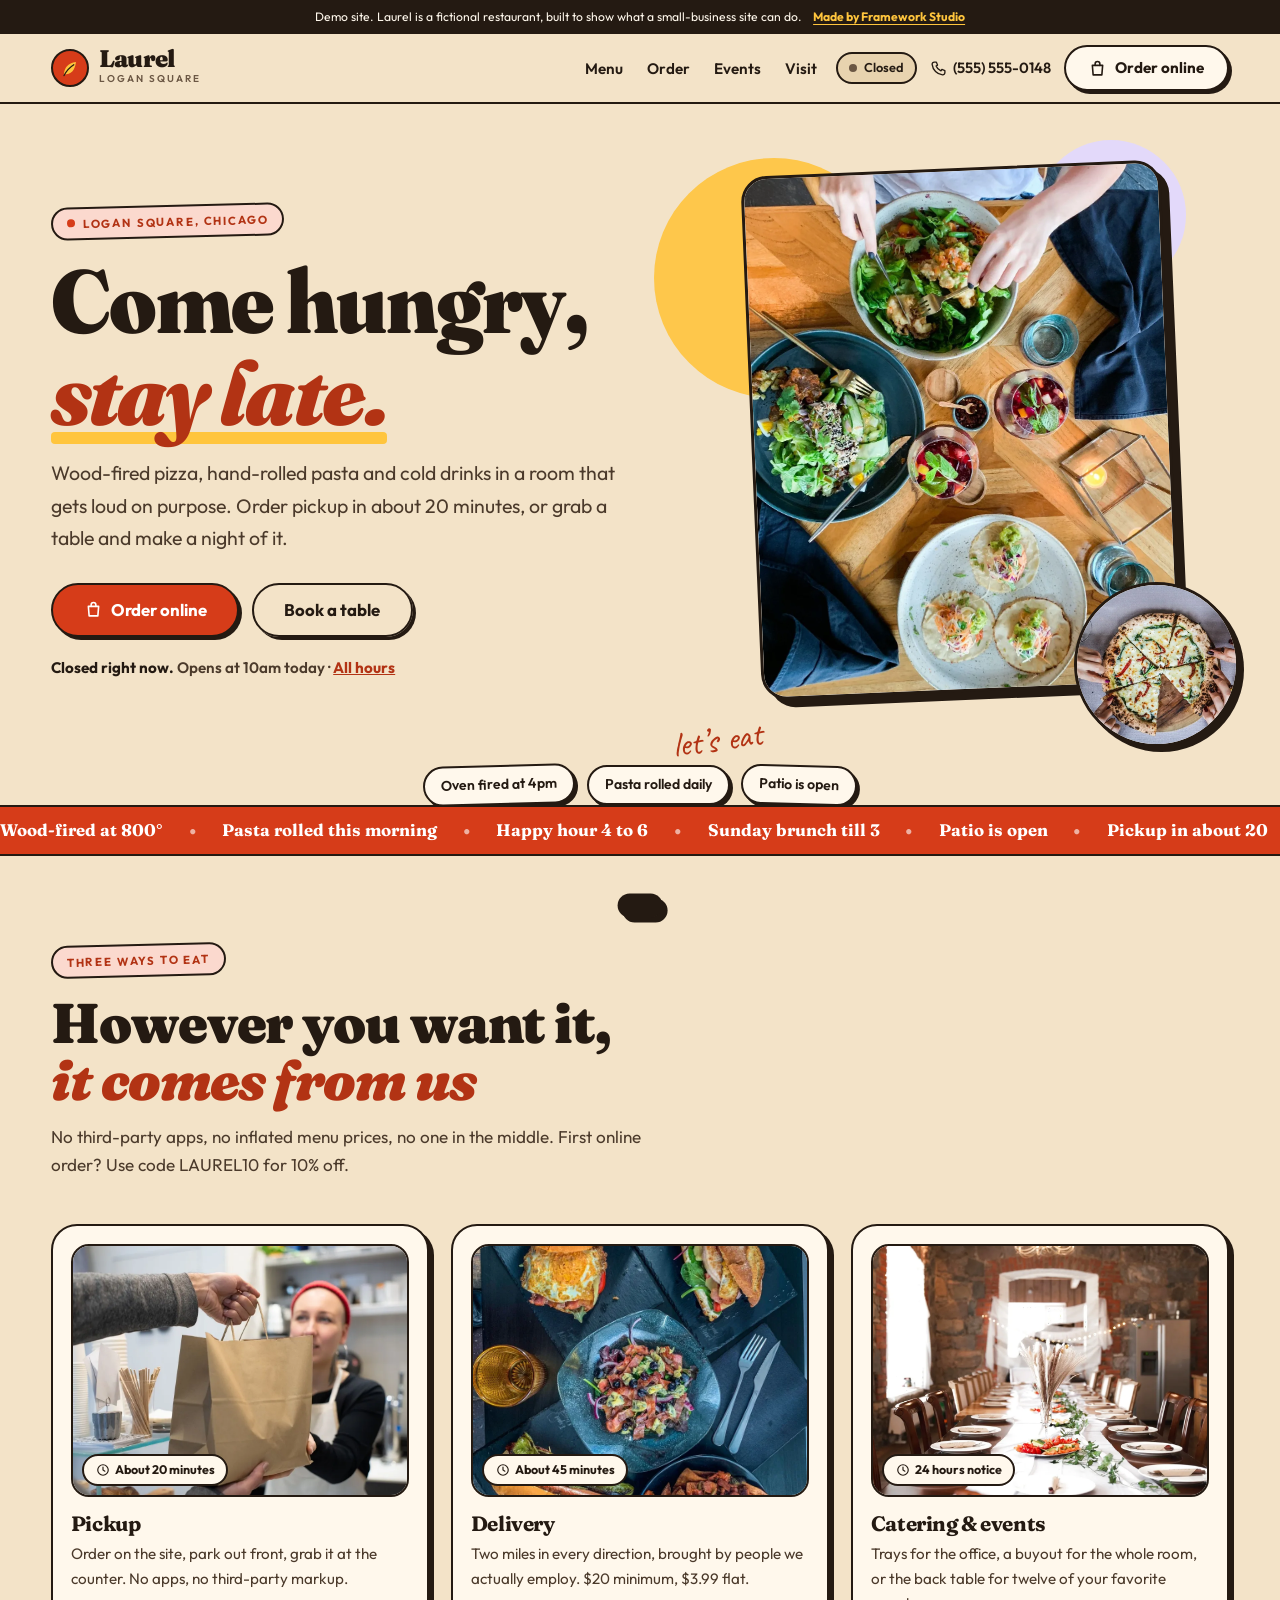
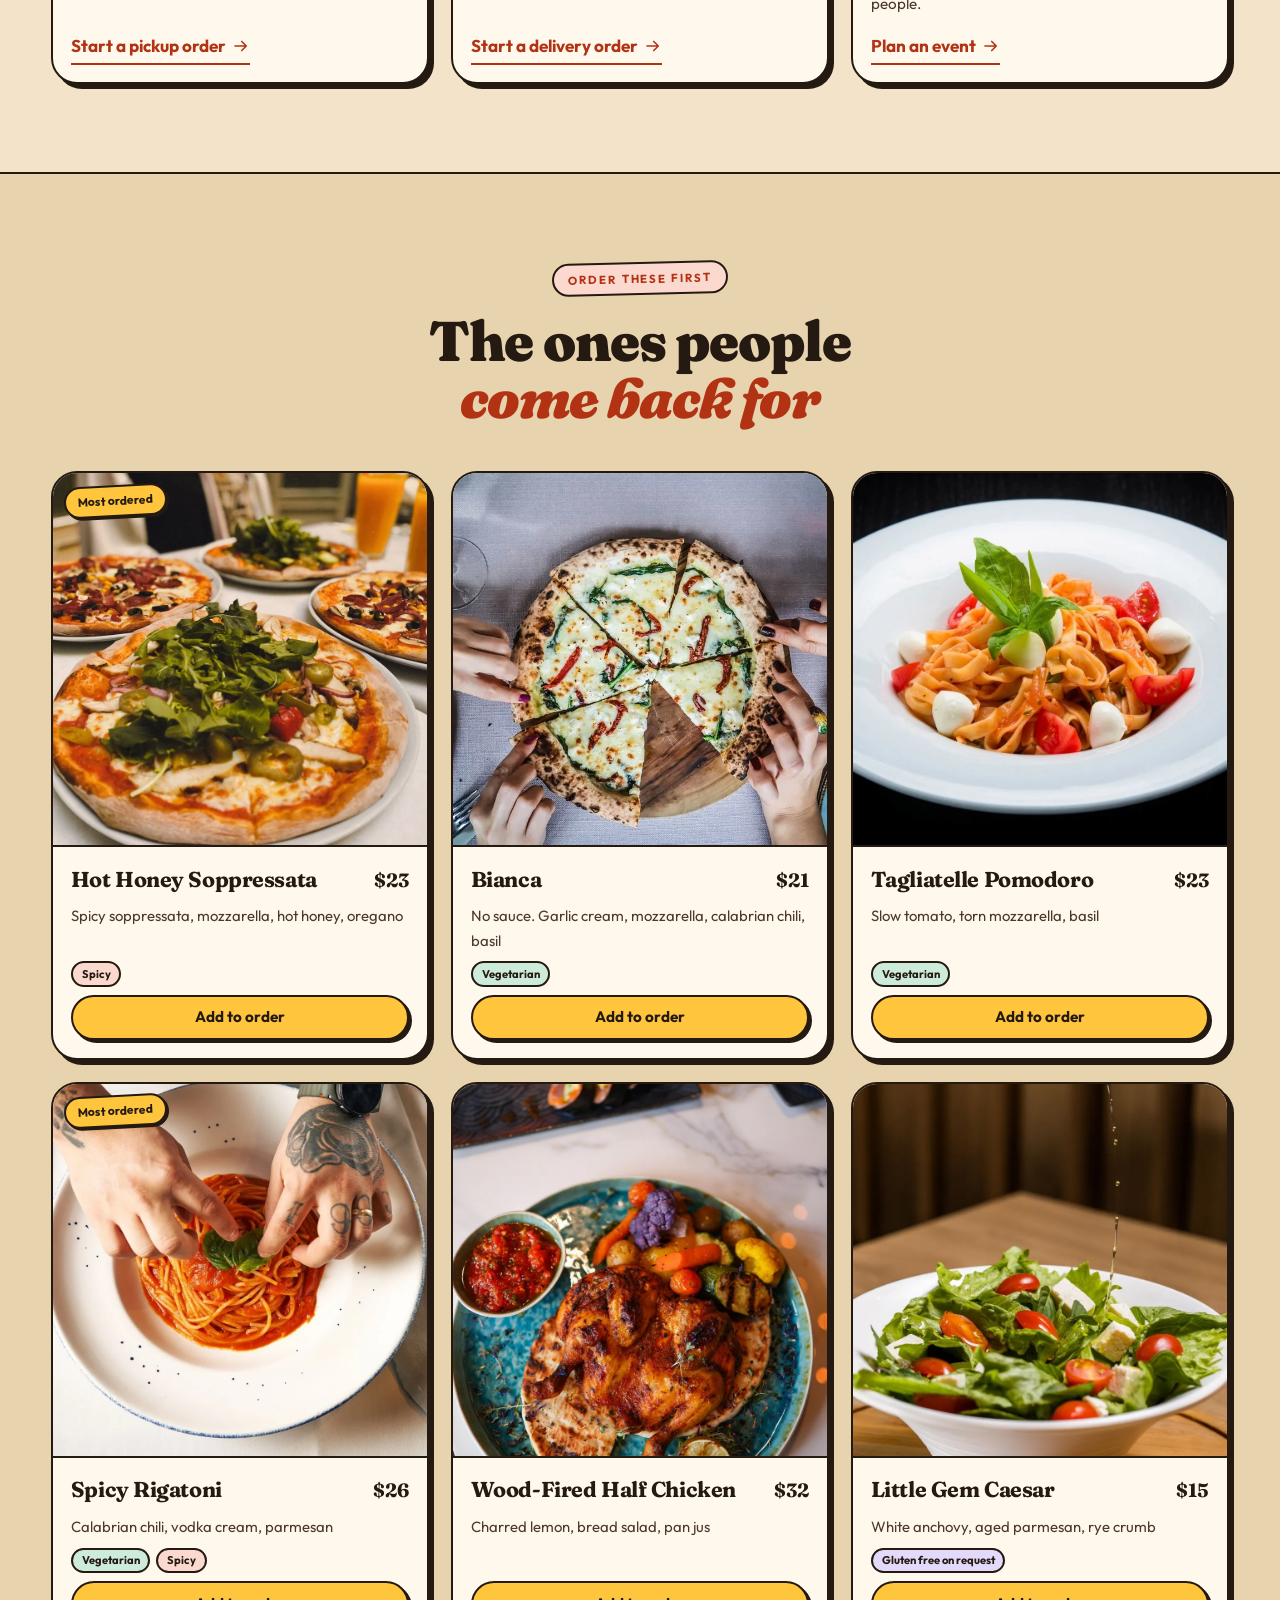
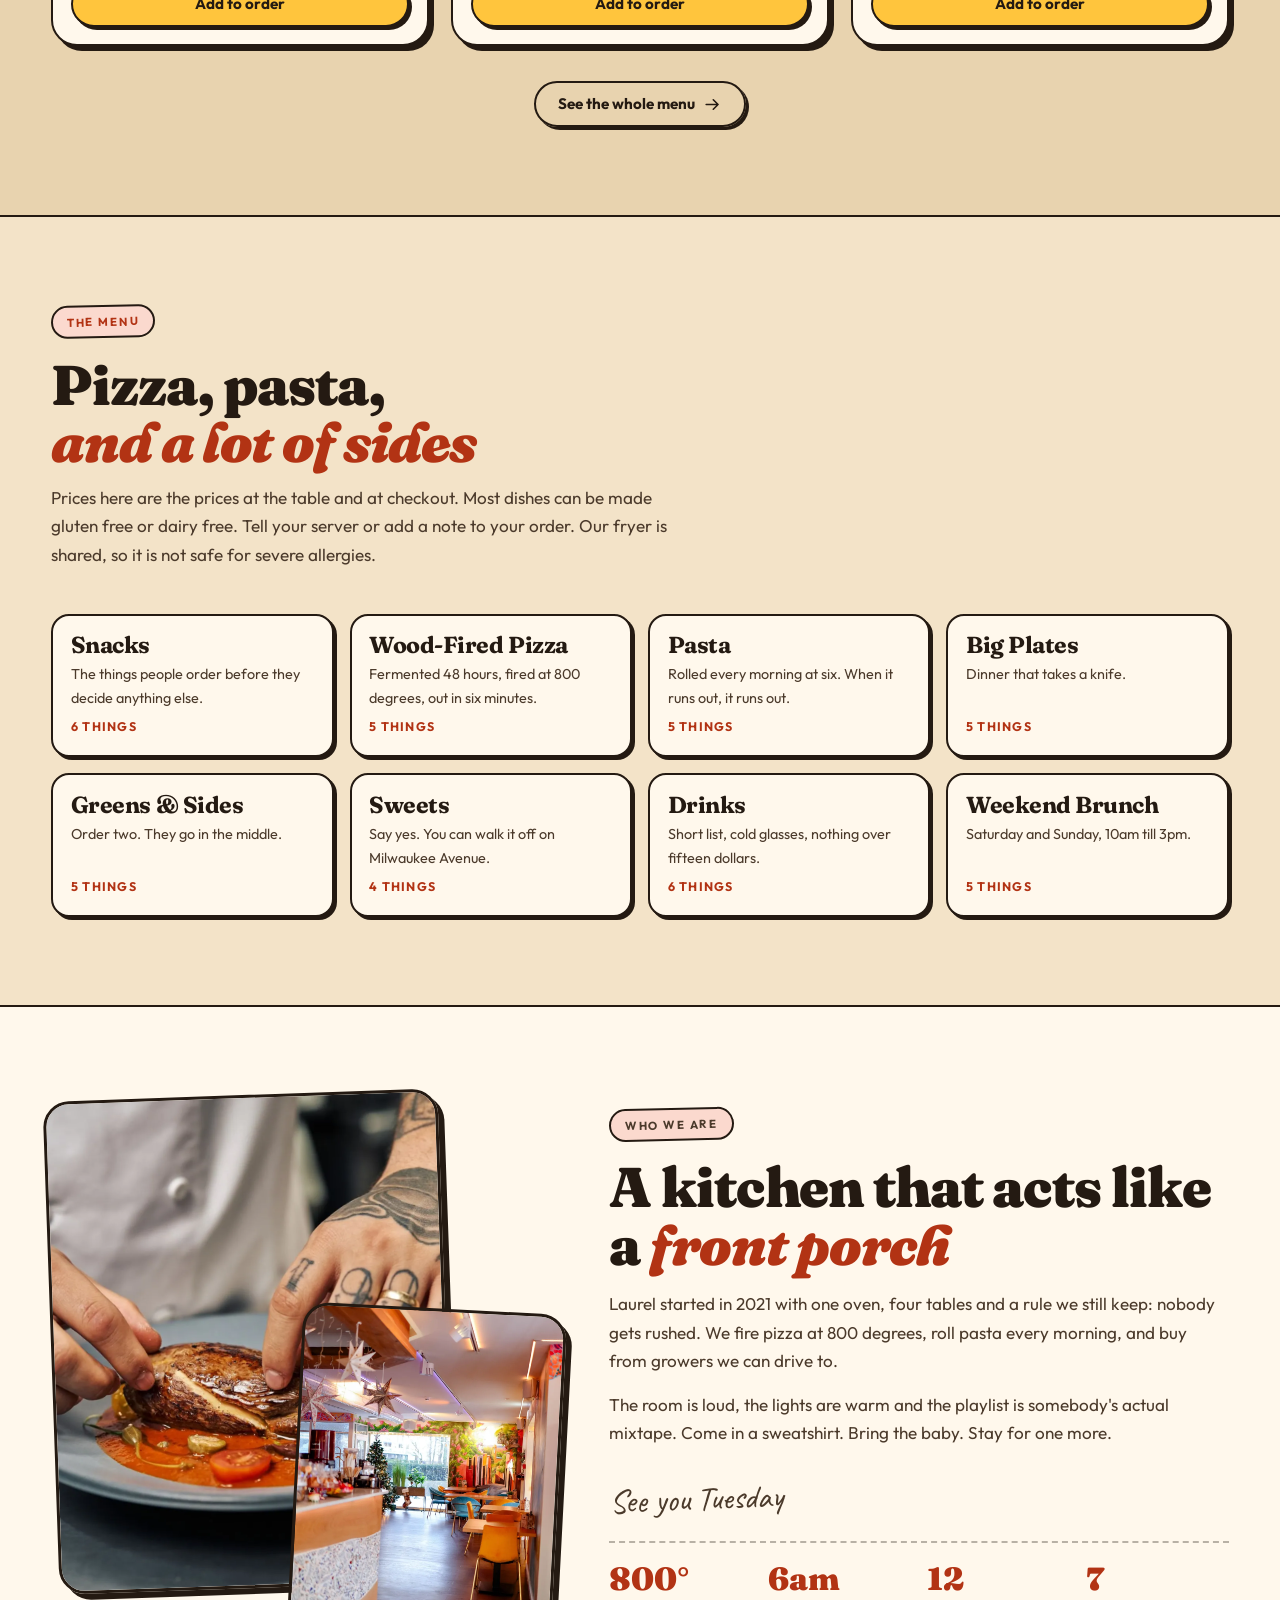
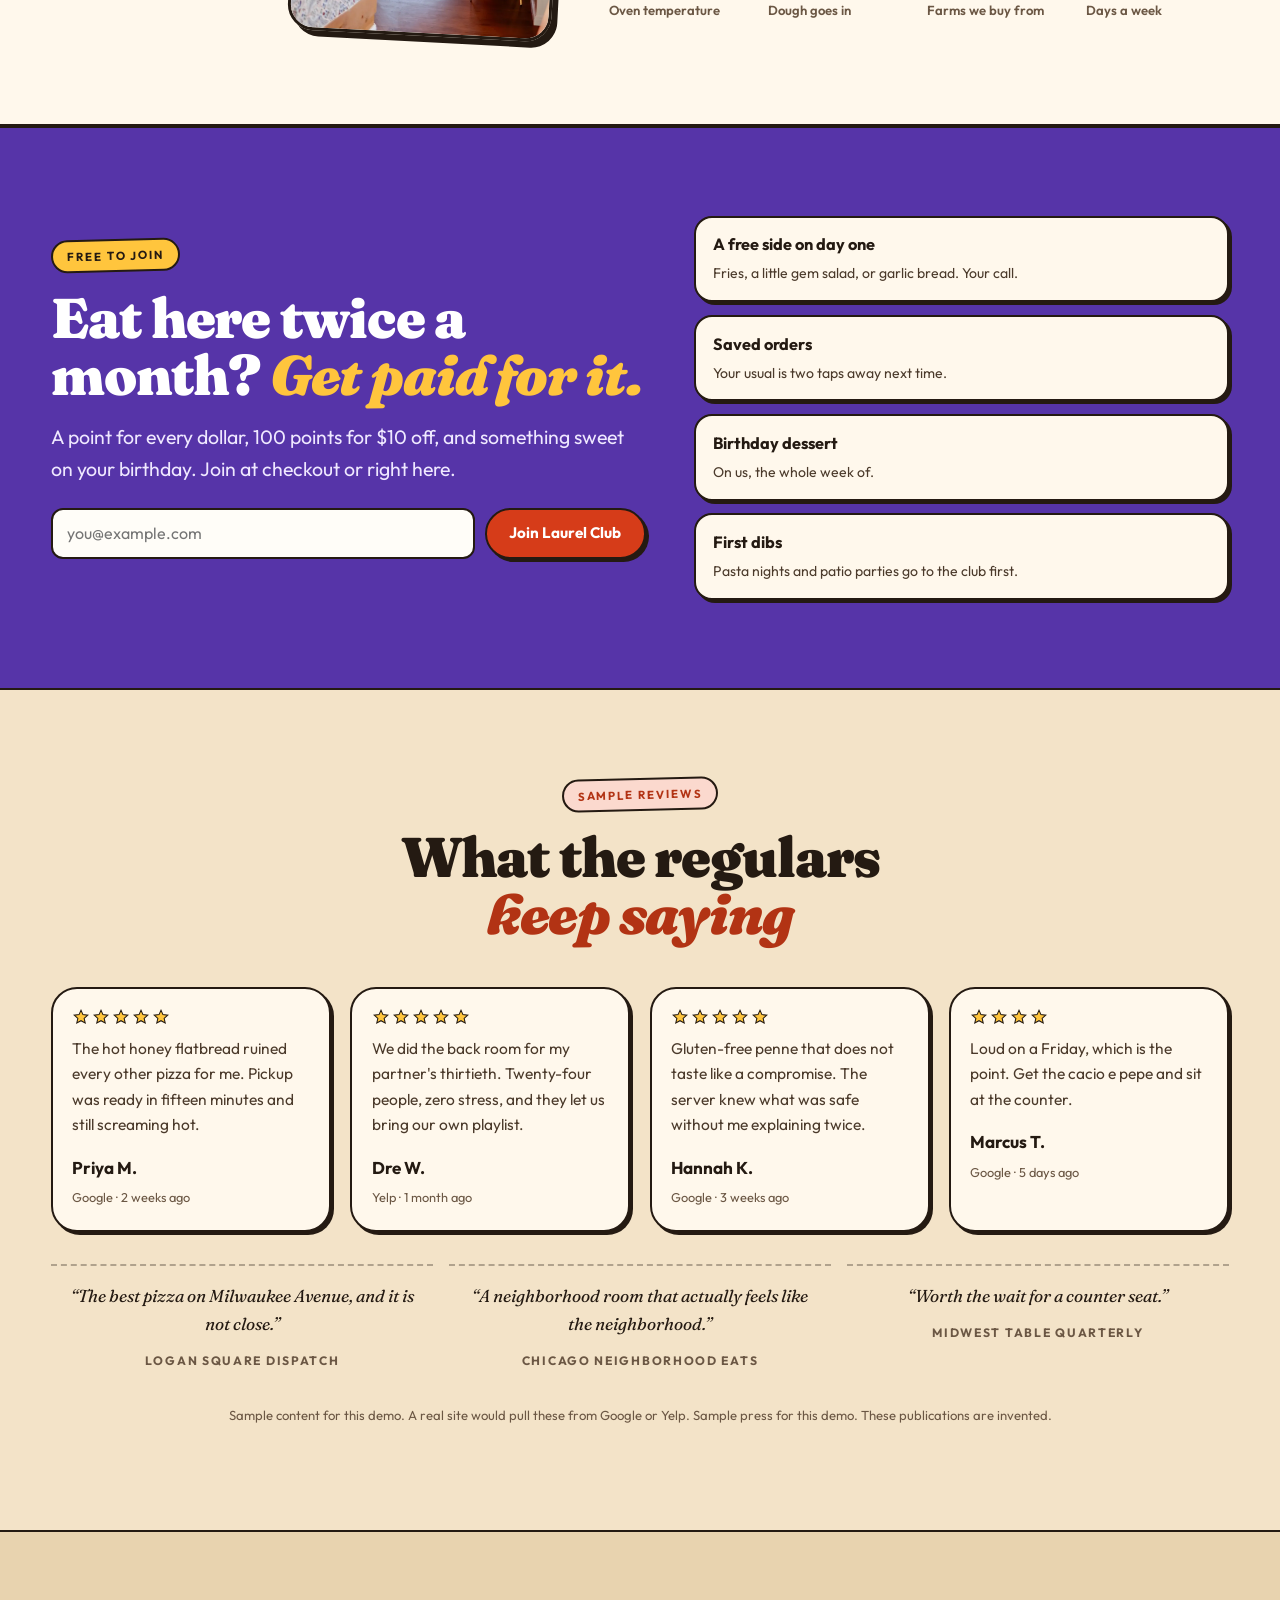
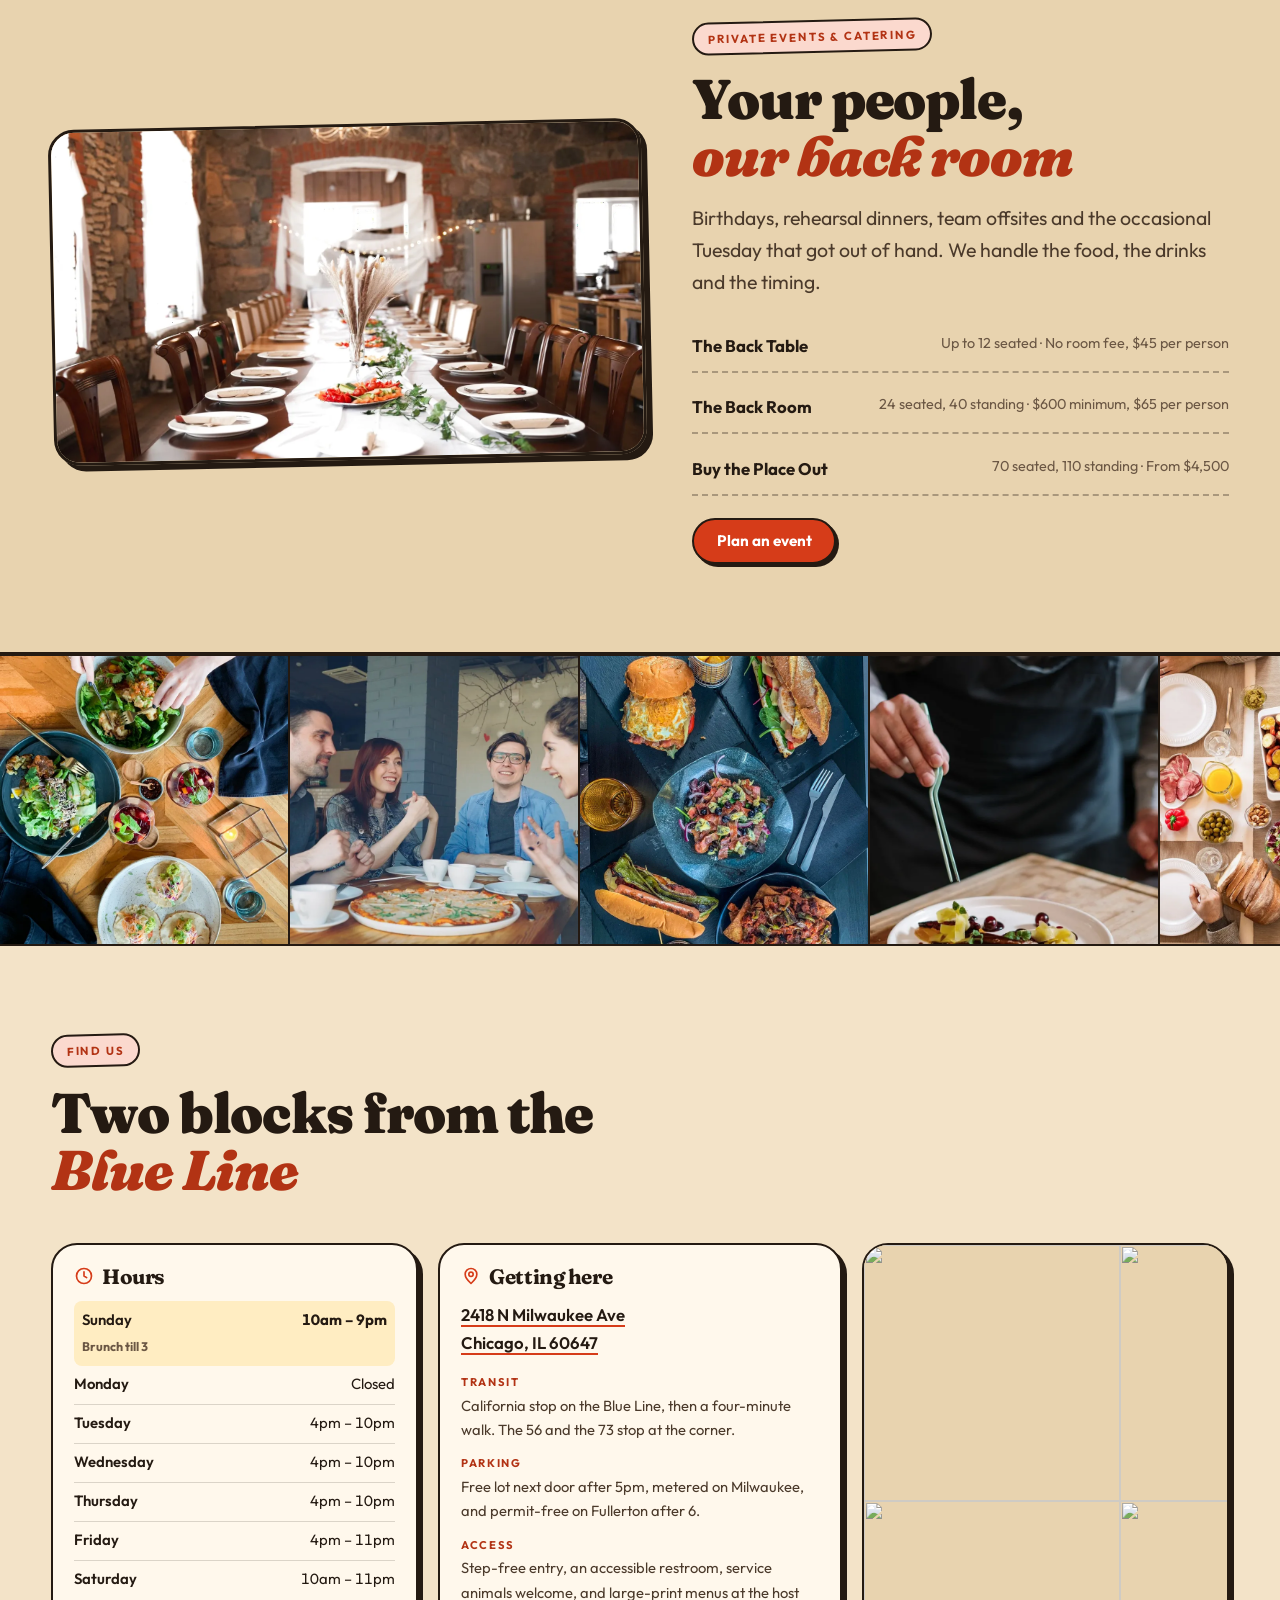
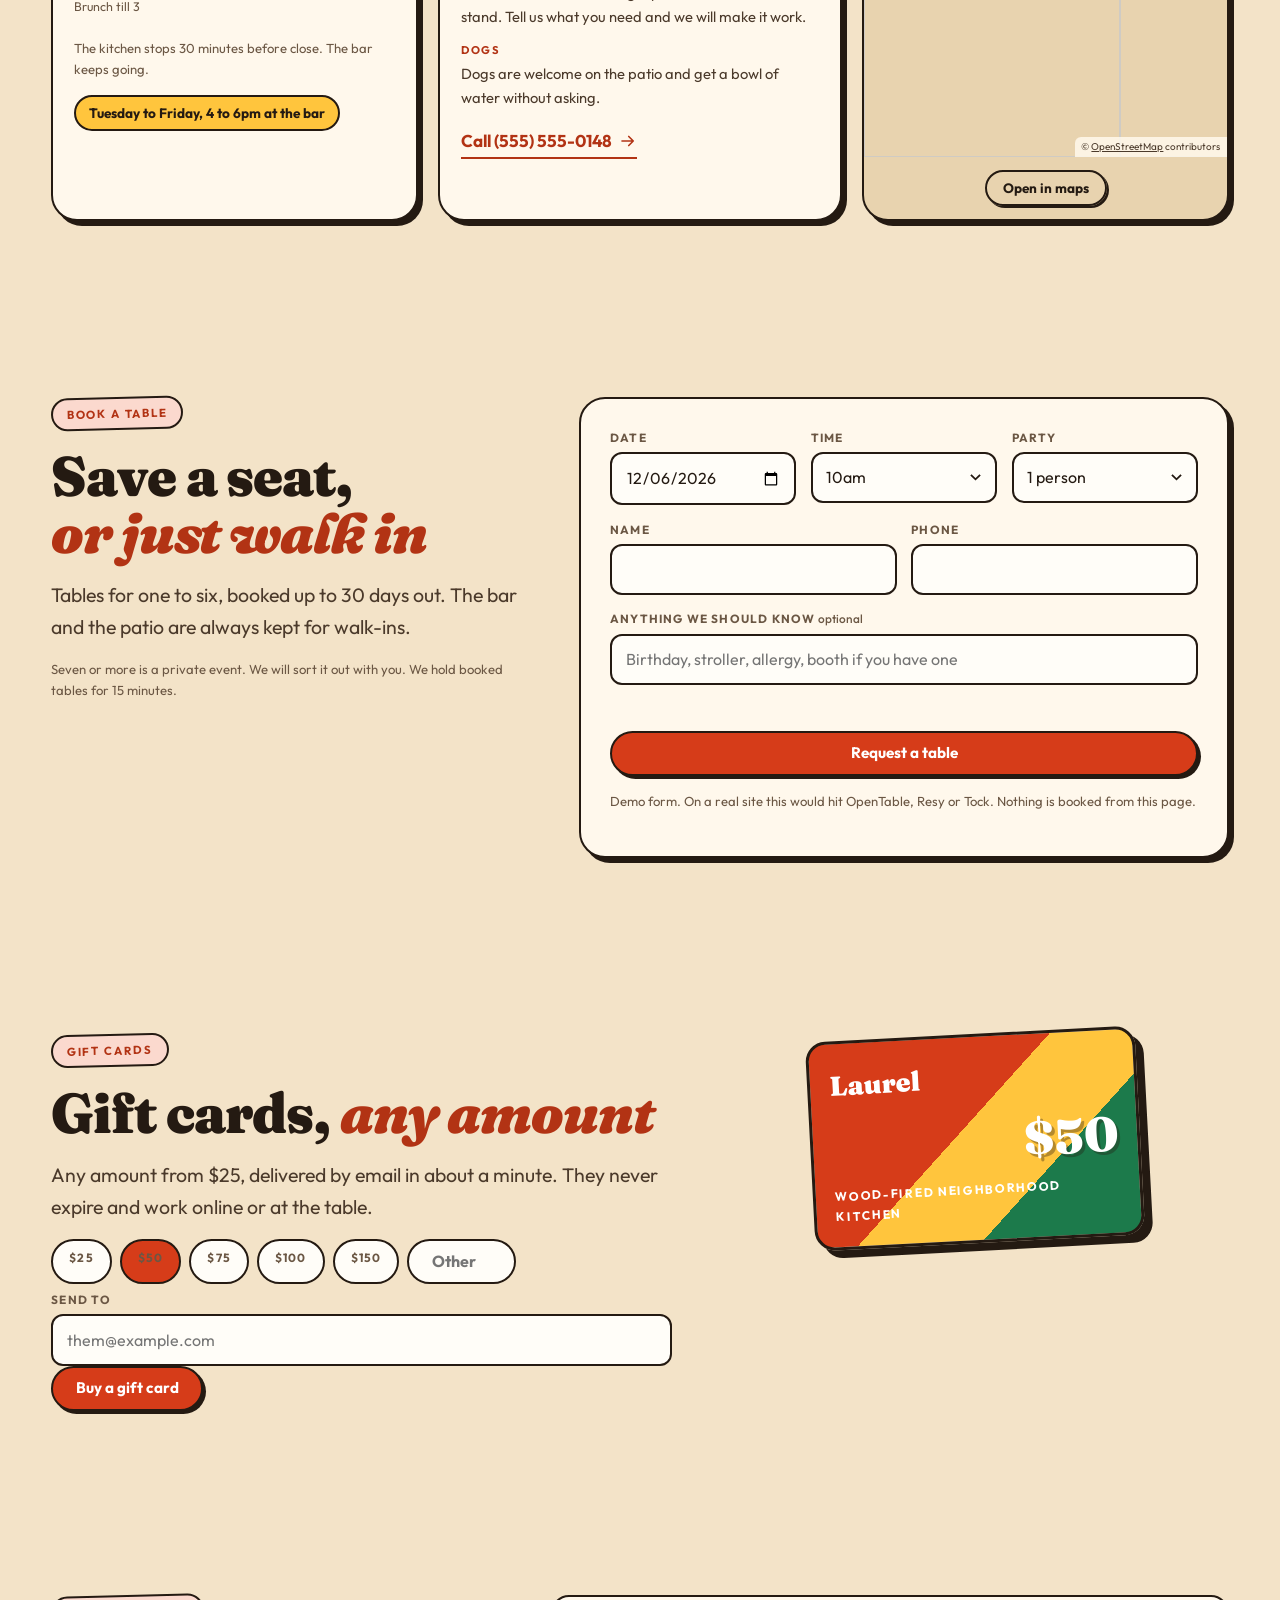
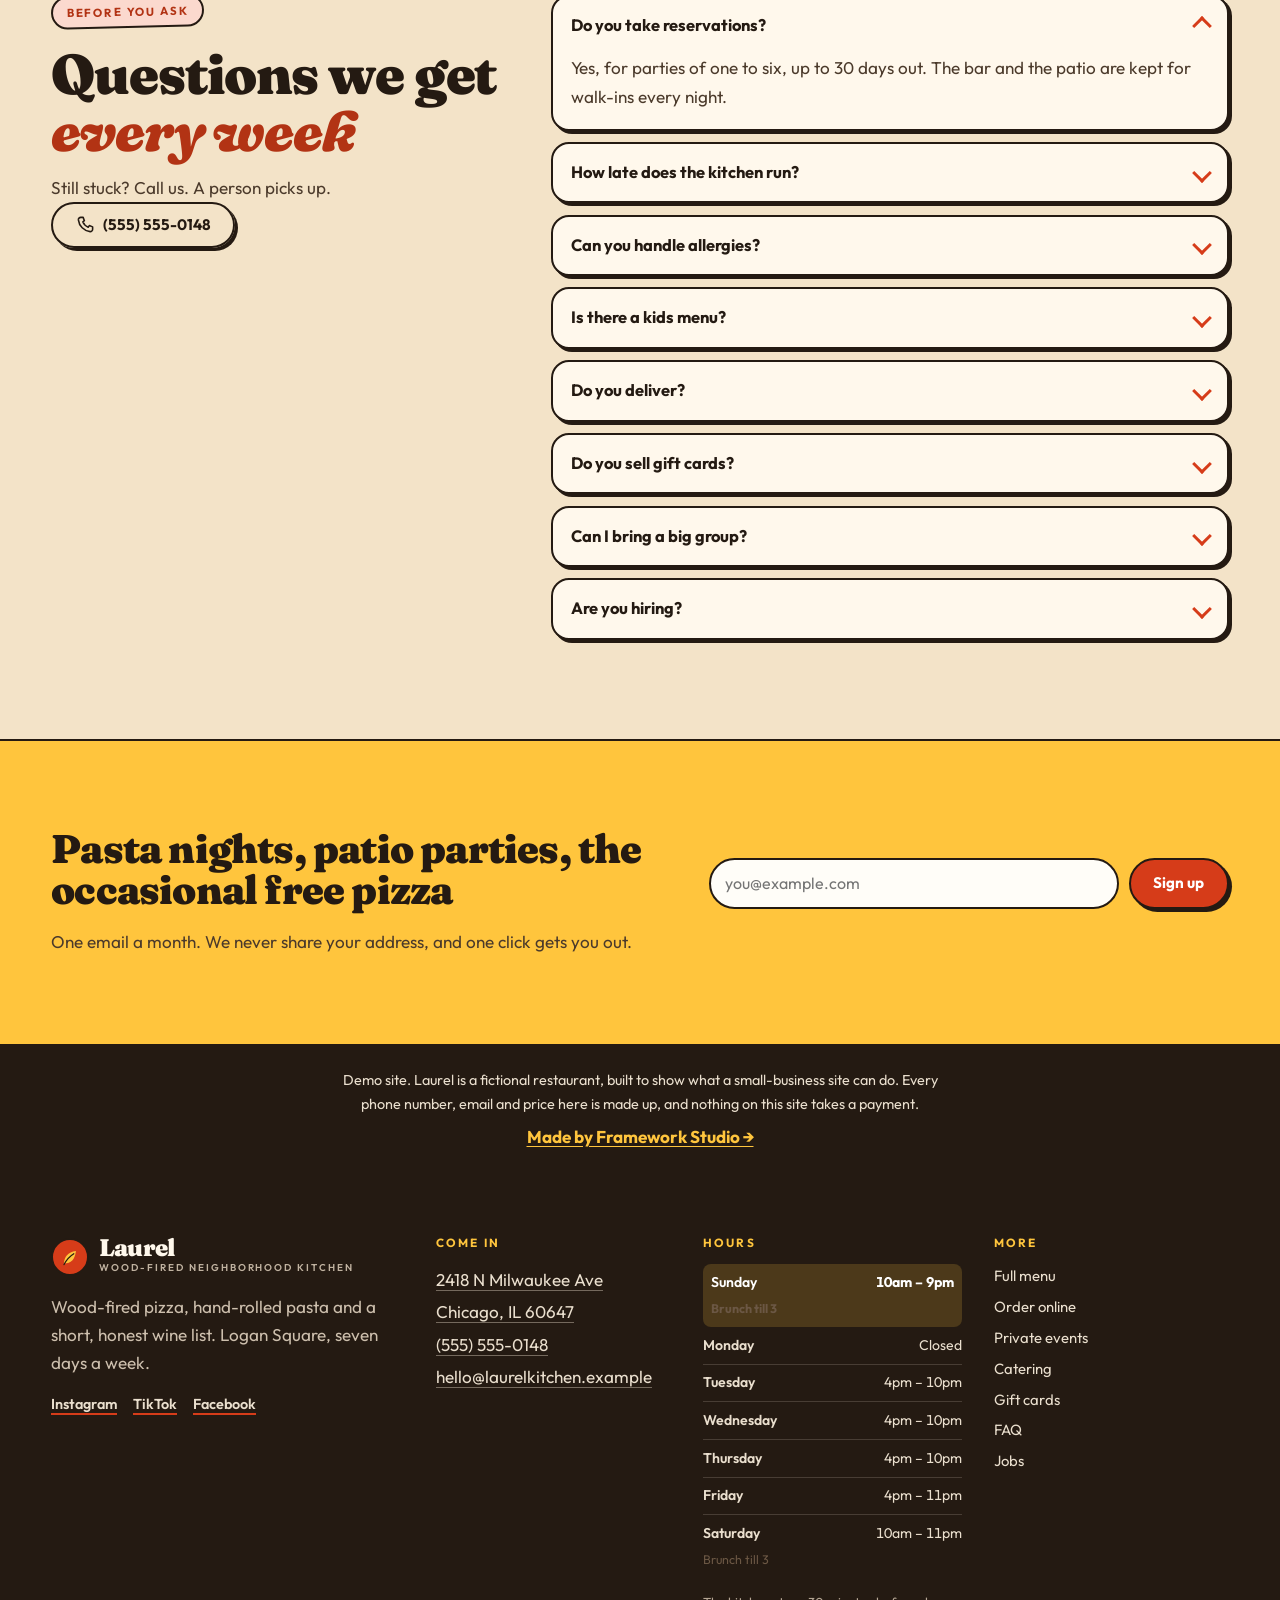
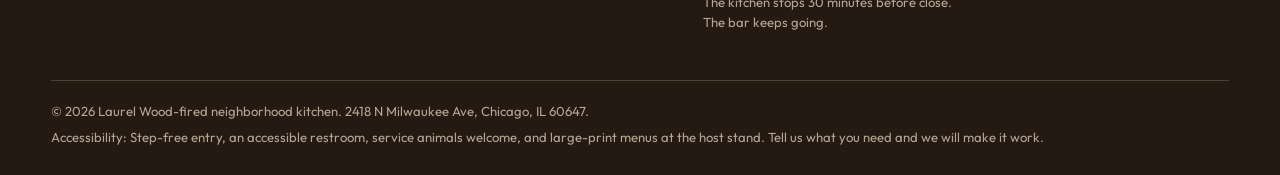
==== commit 57dffb11: "Move the handwritten line clear of the hero photo" ====
--- a/index.html
+++ b/index.html
@@ -65,7 +65,7 @@
       </figure>
       <span class="blob blob-1" aria-hidden="true"></span>
       <span class="blob blob-2" aria-hidden="true"></span>
-      <p class="scribble" aria-hidden="true">pull up a chair</p>
+      <p class="scribble" aria-hidden="true">let&rsquo;s eat</p>
     </div>
   </div>
   <ul class="hero-stickers"><li style="--i:0">Oven fired at 4pm</li><li style="--i:1">Pasta rolled daily</li><li style="--i:2">Patio is open</li></ul>
--- a/assets/css/styles.css
+++ b/assets/css/styles.css
@@ -136,7 +136,7 @@
 .hero-cta{display:flex;gap:.8rem;flex-wrap:wrap;margin-bottom:1.1rem}
 .hero-status{font-weight:600;font-size:.95rem;color:var(--ink-2);margin:0}
 .hero-status b{color:var(--ink)}
-.hero-art{position:relative;min-height:320px;display:flex;justify-content:center}
+.hero-art{position:relative;min-height:320px;display:flex;justify-content:center;padding-bottom:1.6rem}
 .hero-card{margin:0;border:3px solid var(--ink);border-radius:var(--r-lg);overflow:hidden;box-shadow:8px 8px 0 var(--ink);
   max-width:420px;width:100%;background:var(--cream)}
 .hero-card img{width:100%;height:auto;aspect-ratio:4/5;object-fit:cover}
@@ -150,8 +150,8 @@
 .blob-1{width:240px;height:240px;background:var(--yellow);left:-40px;top:-10px;opacity:.9}
 .blob-2{width:150px;height:150px;background:var(--grape-soft);right:8%;top:-28px}
 .blob-3{width:200px;height:200px;background:var(--tomato-soft);left:-30px;bottom:-30px}
-.scribble{position:absolute;z-index:2;left:-18px;bottom:-14px;font-family:var(--f-s);font-size:2rem;color:var(--tomato-ink);
-  transform:rotate(-8deg);margin:0}
+.scribble{position:absolute;z-index:2;left:-22px;bottom:-40px;font-family:var(--f-s);font-size:2.2rem;color:var(--tomato-ink);
+  transform:rotate(-8deg);margin:0;line-height:1}
 .hero-stickers{list-style:none;display:flex;flex-wrap:wrap;gap:.7rem;justify-content:center;
   width:var(--shell);margin:clamp(2rem,4vw,3rem) auto 0;padding:0}
 .hero-stickers li{background:var(--cream);border:2px solid var(--ink);border-radius:999px;padding:.4rem 1rem;
